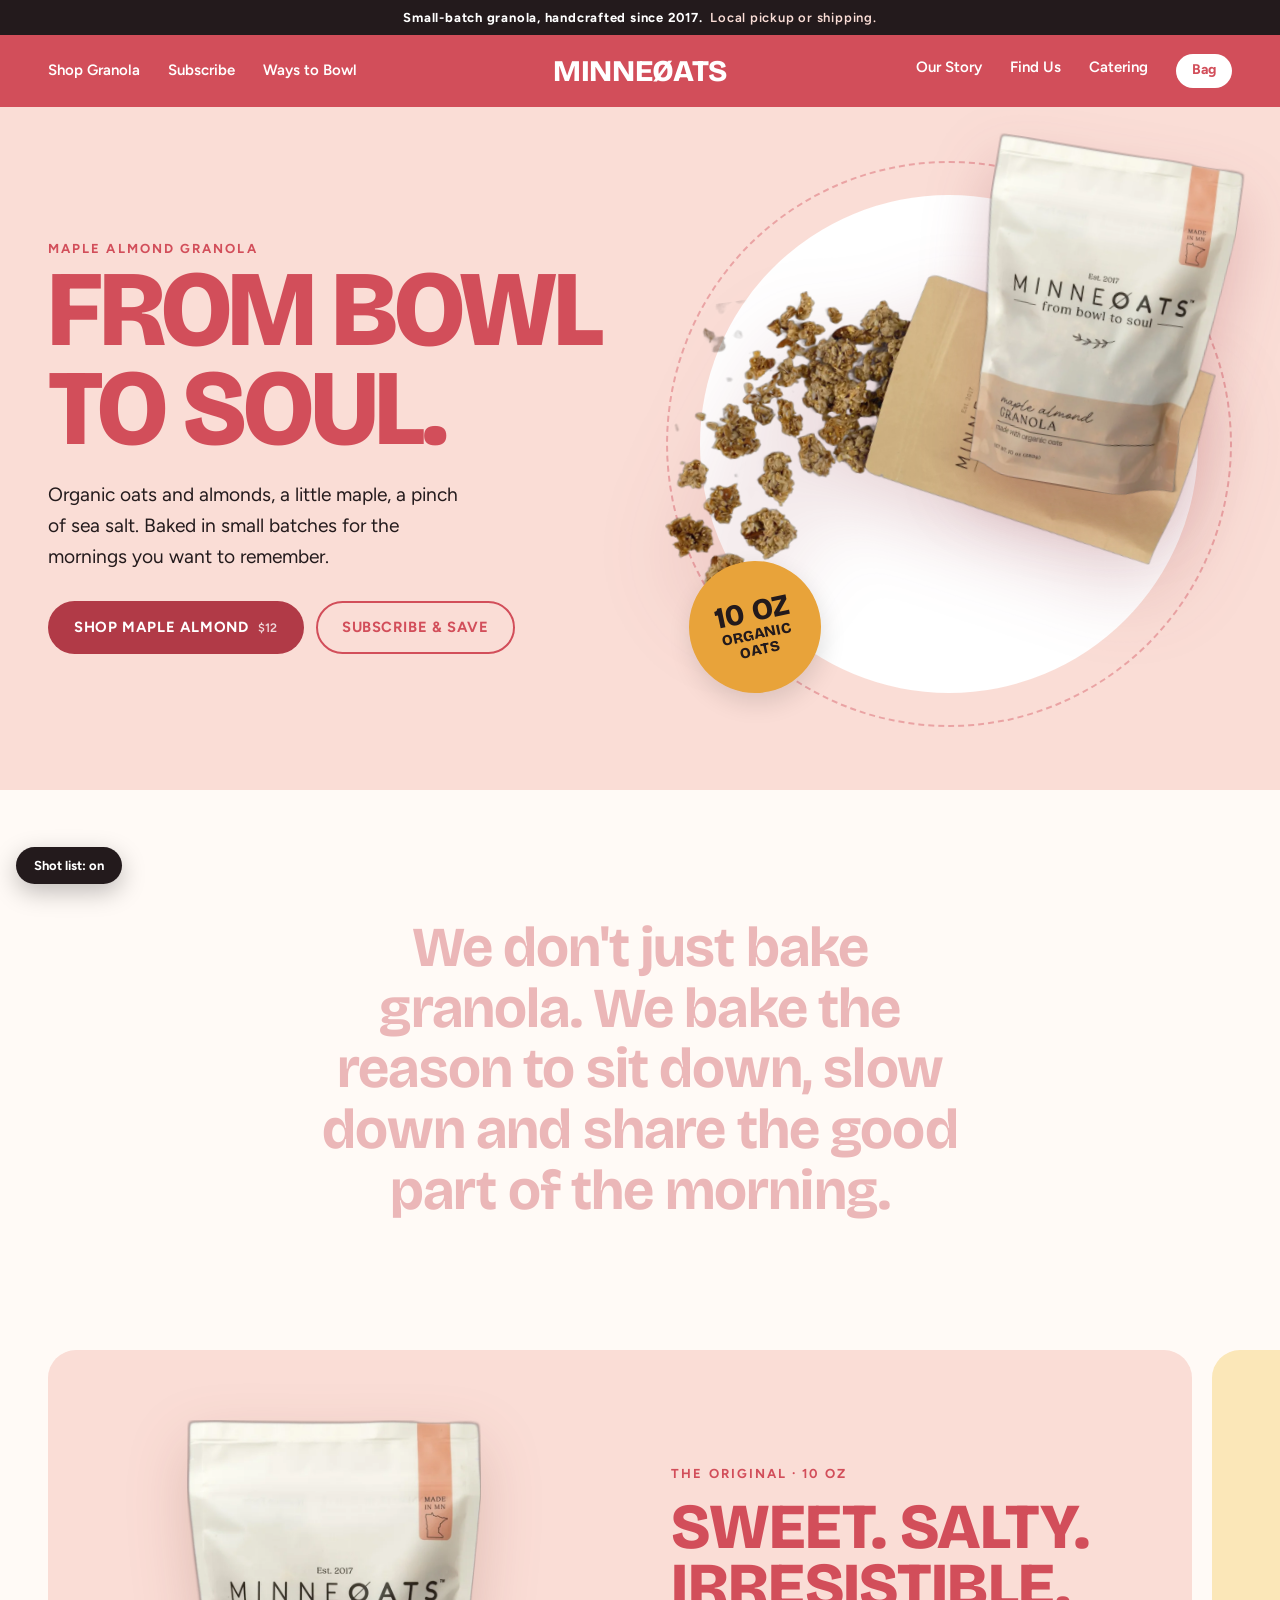
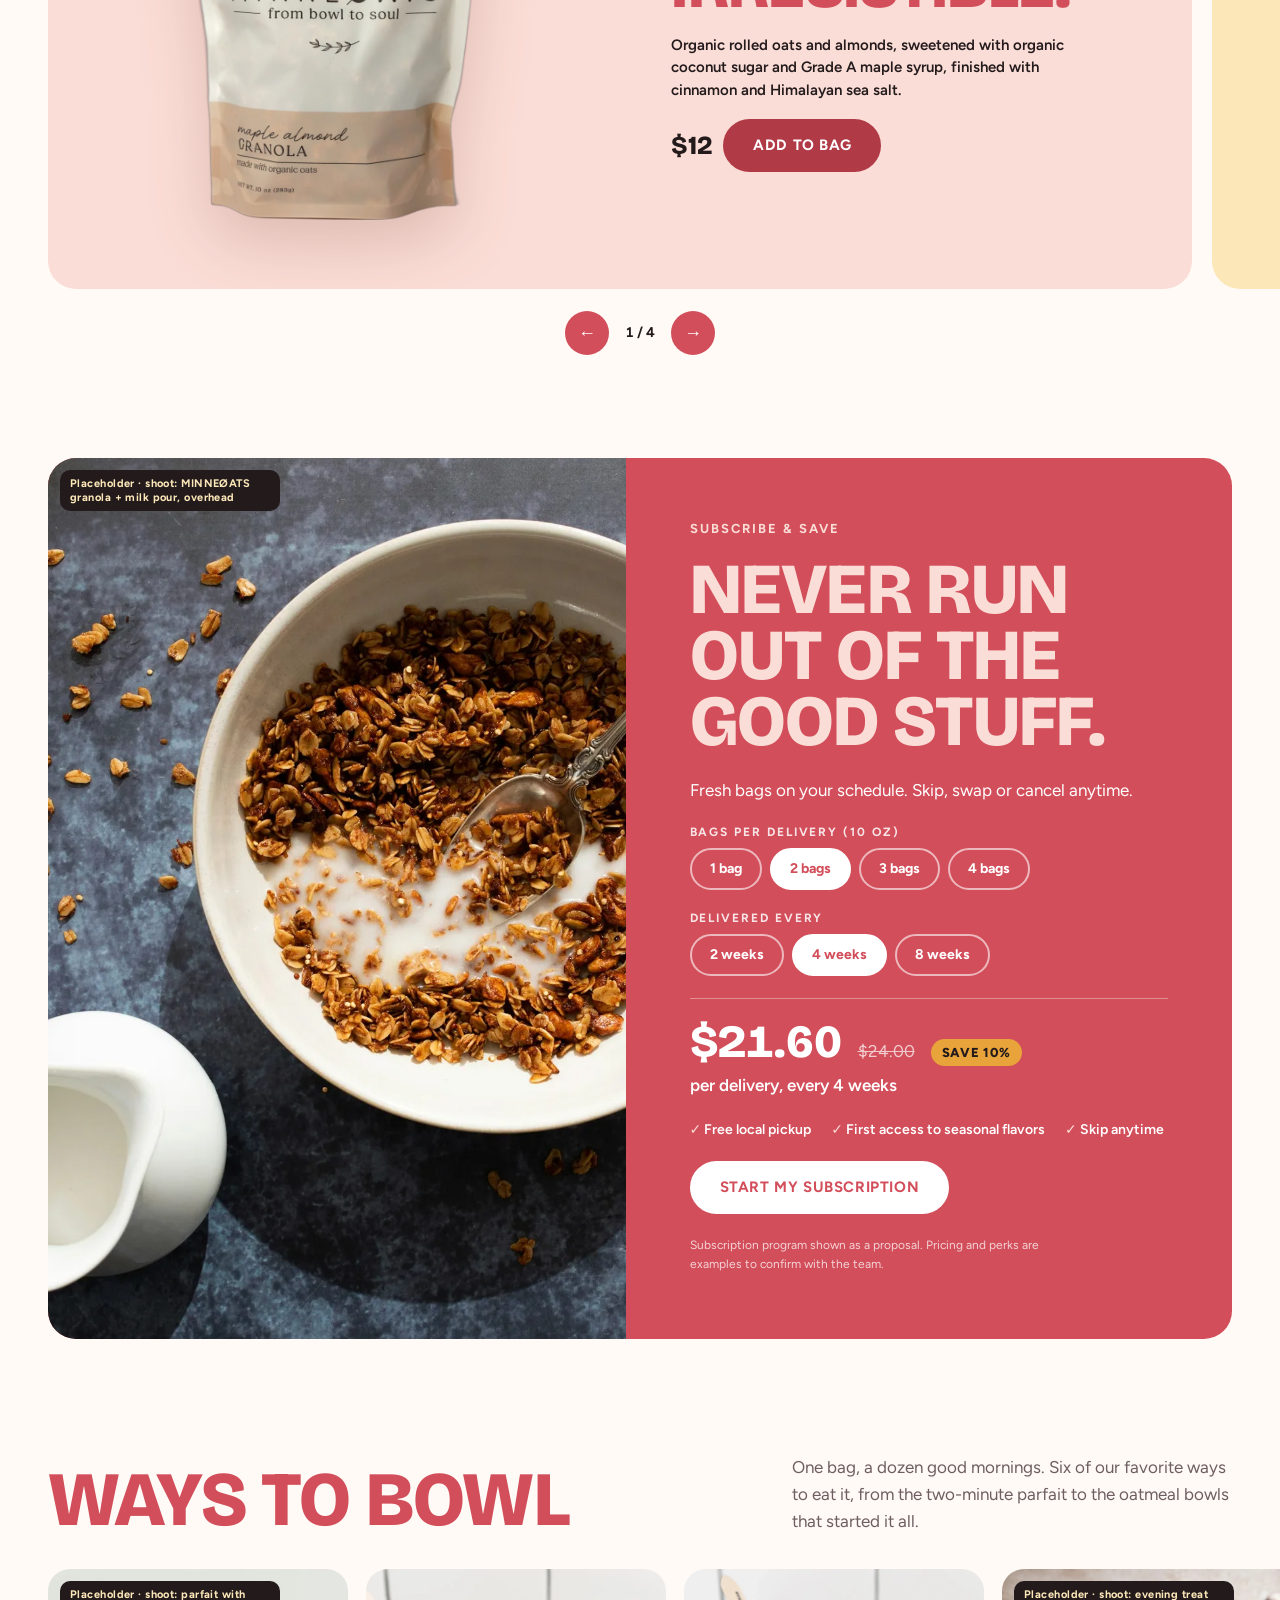
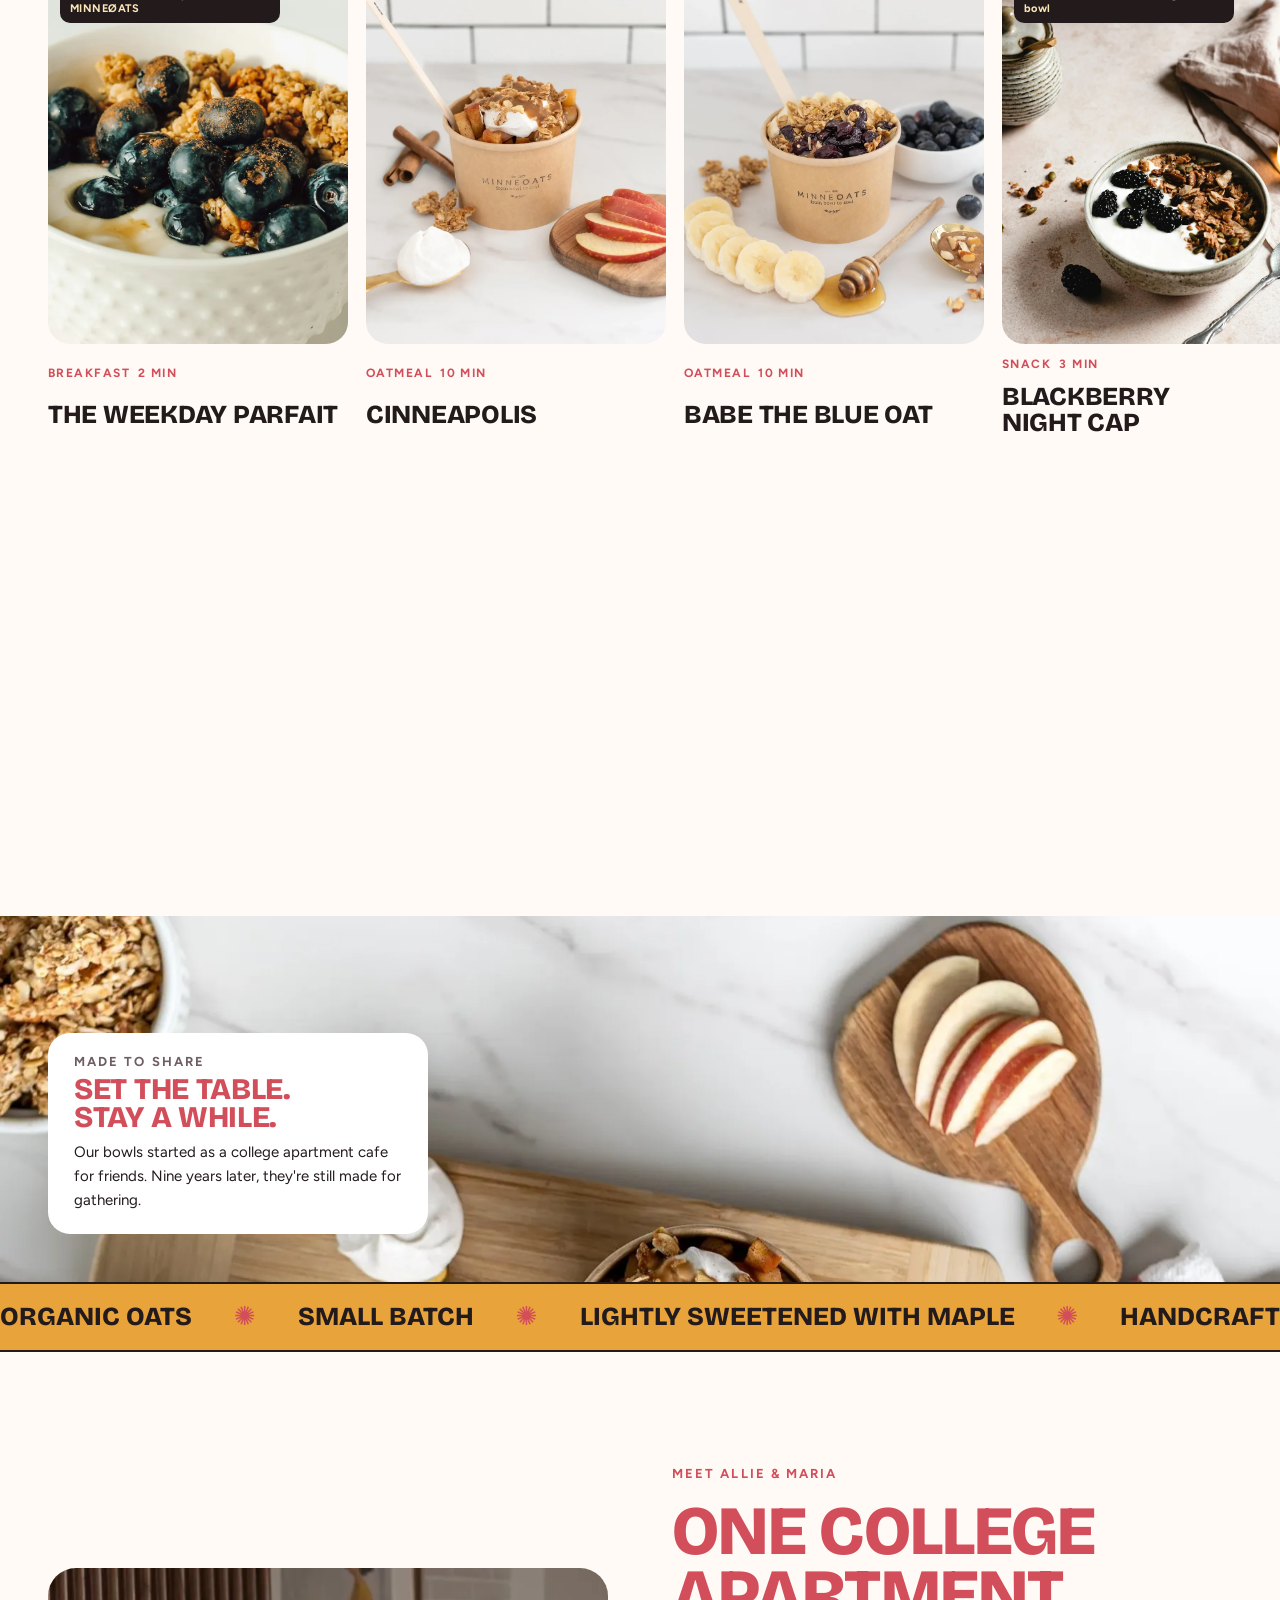
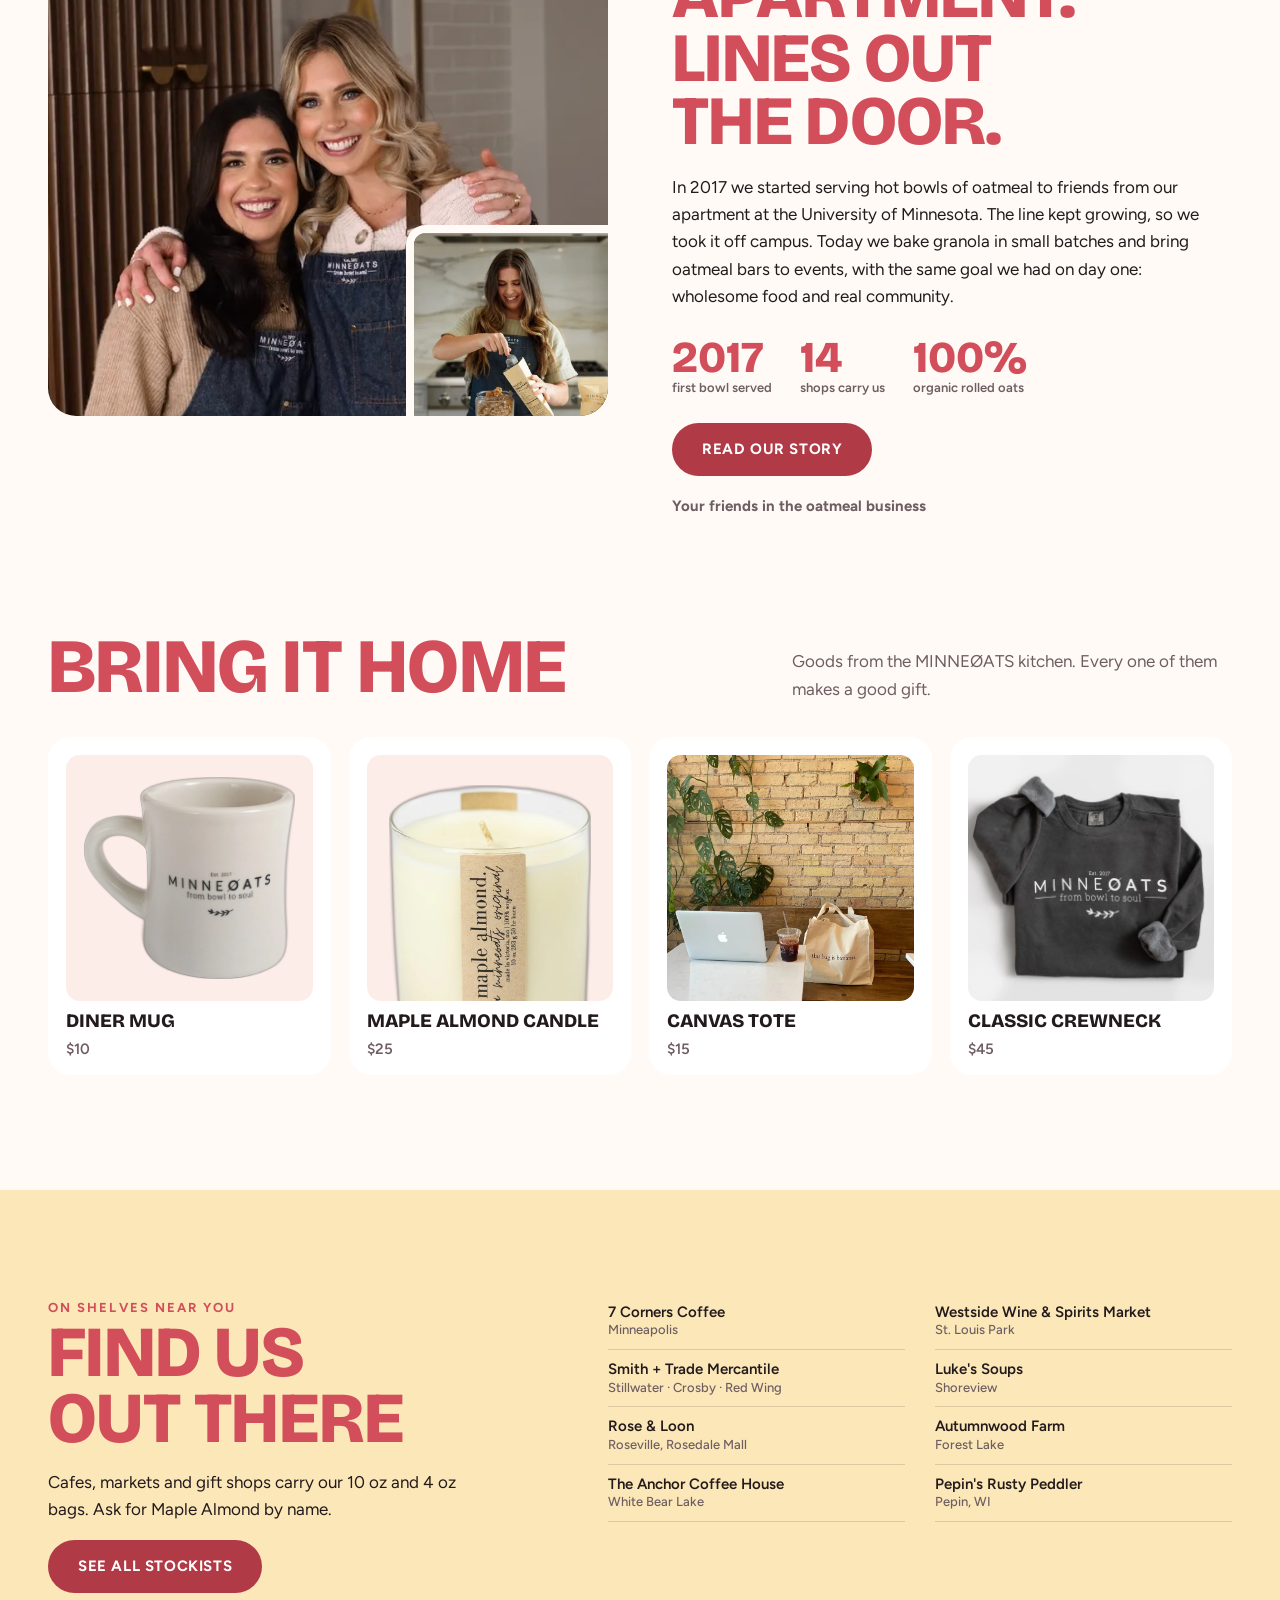
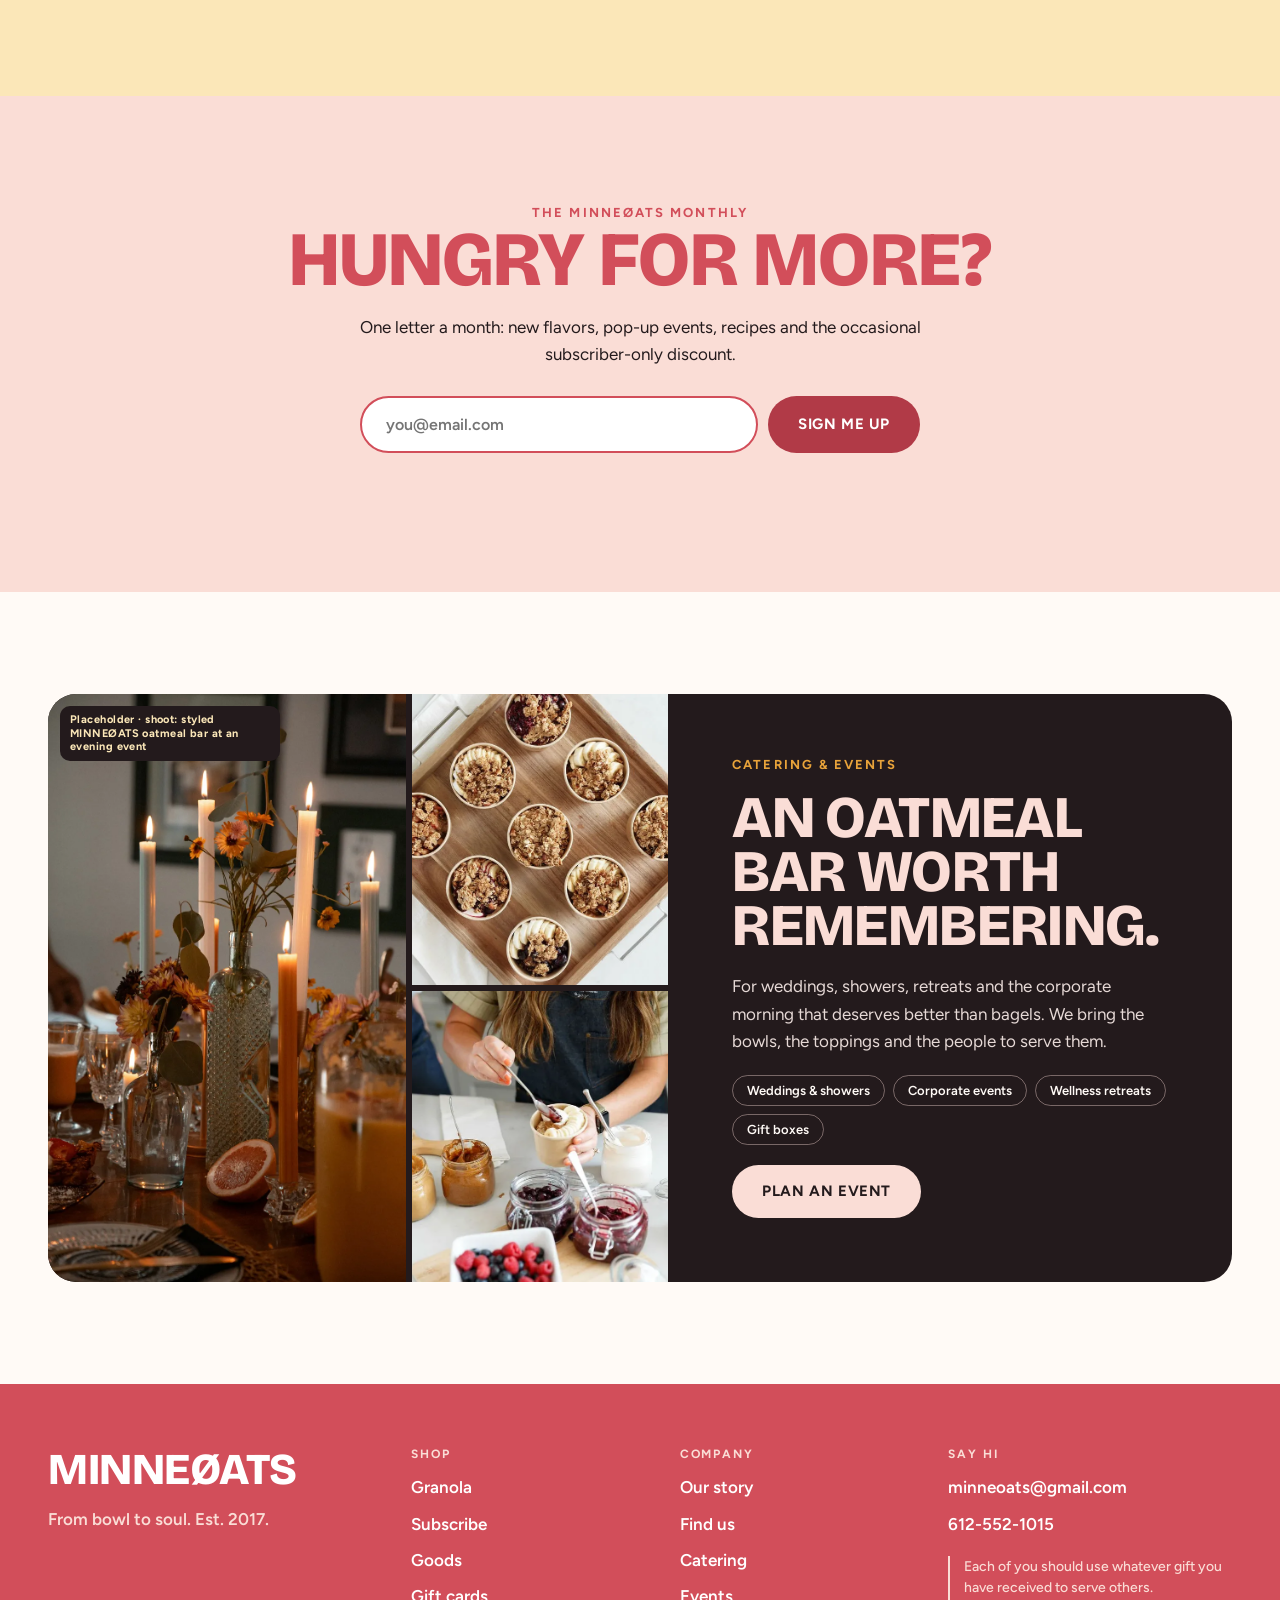
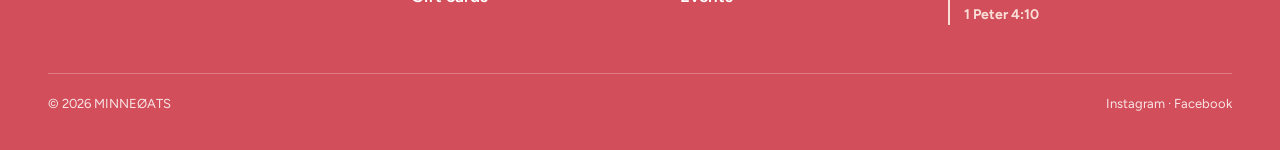
==== index.html @ b4d15805 "Add Coral Rose homepage concept Static site: index.html, assets/ and a README with local run steps. " ====
<!doctype html>
<html lang="en">
<head>
<meta charset="utf-8">
<meta name="viewport" content="width=device-width, initial-scale=1, viewport-fit=cover">
<meta name="description" content="MINNEØATS: small-batch maple almond granola, from bowl to soul.">
<title>MINNEØATS Coral Rose</title>
<link rel="preconnect" href="https://fonts.googleapis.com">
<link rel="stylesheet" href="https://fonts.googleapis.com/css2?family=Bricolage+Grotesque:opsz,wght@12..96,500;12..96,700;12..96,800&family=Figtree:wght@400;500;600;700&display=swap">
<style>
/* Palette: coral-rose primary on blush + oat, maple accent. Layout: Tillamook-style color-blocked retail homepage — big caps, rounded color cards, pill buttons, carousels. Committed single (light) look on purpose. */
:root{
  --berry:#D24E5A; --berry-deep:#B13A47; --blush:#FADDD6; --blush-2:#FDEDE8; --oat:#FFFAF6; --ink:#231A1C; --maple:#E8A33A; --butter:#FBE7B8; --muted:#6E5E61; --white:#FFFFFF;
  --f-display:"Bricolage Grotesque",ui-sans-serif,system-ui,sans-serif;
  --f-body:"Figtree",ui-sans-serif,system-ui,sans-serif;
  --gut:clamp(16px,4vw,48px); --max:1320px; --r:28px;
  color-scheme:light;
}
*{box-sizing:border-box}
html{scroll-behavior:smooth}
body{background:var(--oat);color:var(--ink);font:17px/1.6 var(--f-body);margin:0;overflow-x:hidden}
img{display:block;max-width:100%}
a{color:inherit}
:focus-visible{outline:3px solid var(--maple);outline-offset:3px}
.in{max-width:var(--max);margin:0 auto;padding-inline:var(--gut)}
h1,h2,h3{font-family:var(--f-display);font-weight:800;text-transform:uppercase;line-height:.92;letter-spacing:-.01em;margin:0;text-wrap:balance}
.eyebrow{font:700 13px/1 var(--f-body);letter-spacing:.16em;text-transform:uppercase}
.pill{display:inline-flex;align-items:center;gap:10px;font:700 15px/1 var(--f-body);letter-spacing:.04em;text-transform:uppercase;text-decoration:none;padding:17px 28px;border-radius:999px;border:2px solid transparent;cursor:pointer;transition:transform .2s ease,background .2s,color .2s}
.pill:hover{transform:translateY(-2px)}
.pill.solid{background:var(--berry-deep);color:var(--white)}
.pill.solid:hover{background:#962D3A}
.pill.line{border-color:currentColor;background:transparent}
.pill.white{background:var(--white);color:var(--berry)}
.pill small{font-weight:600;opacity:.8;text-transform:none;letter-spacing:0}

/* wordmark */
.wm{display:inline-flex;align-items:baseline;white-space:nowrap;line-height:1;font:800 1em/1 var(--f-display);letter-spacing:-.01em;text-decoration:none}
.wm svg{height:.74em;width:auto;margin:0 .01em;transform:translateY(.02em);overflow:visible}

/* announcement + header */
.ann{background:var(--ink);color:var(--blush);font:600 13px/1 var(--f-body);letter-spacing:.06em;text-align:center;padding:11px var(--gut)}
.ann b{color:var(--white)}
header.site{position:sticky;top:env(safe-area-inset-top,0px);z-index:50;background:var(--berry);color:var(--white);transition:transform .35s ease}
header.site.hide{transform:translateY(-110%)}
.hbar{display:grid;grid-template-columns:1fr auto 1fr;align-items:center;height:72px;gap:16px}
.hbar nav{display:flex;gap:28px;font:600 15px/1 var(--f-body)}
.hbar nav a{text-decoration:none;padding:6px 0;border-bottom:2px solid transparent}
.hbar nav a:hover{border-color:var(--blush)}
.hbar .right{justify-content:flex-end}
.hbar .logo{font-size:30px;color:var(--white)}
.hbar nav a.bag,.bag{display:inline-flex;align-items:center;gap:8px;background:var(--white);color:var(--berry);border-radius:999px;padding:9px 16px;font:700 14px/1 var(--f-body);text-decoration:none}
.menu-btn{display:none;background:none;border:0;color:var(--white);font:700 14px/1 var(--f-body);letter-spacing:.1em;cursor:pointer}

/* hero */
.hero{background:var(--blush);overflow:hidden;position:relative}
.hero .in{display:grid;grid-template-columns:1.05fr 1fr;align-items:center;gap:24px;padding-block:clamp(28px,6vh,84px) clamp(36px,7vh,96px)}
.hero h1{font-size:clamp(44px,min(8.4vw,13.5vh),140px);color:var(--berry);letter-spacing:-.03em}
.hero h1 span{display:block;white-space:nowrap}
.hero p.sub{font-size:clamp(17px,1.5vw,20px);max-width:36ch;margin:clamp(14px,2.4vh,22px) 0 clamp(18px,3.2vh,30px);color:var(--ink)}
.hero .ctas{display:flex;flex-wrap:wrap;gap:12px}
.hero .ctas .pill{padding:clamp(13px,2vh,17px) clamp(18px,1.9vw,28px);font-size:clamp(13px,1.15vw,15px)}
.hero-art{position:relative;aspect-ratio:1/1;max-width:min(640px,74vh);width:100%;justify-self:center}
.hero-art .sun{position:absolute;inset:6%;border-radius:50%;background:var(--white)}
.hero-art .ring{position:absolute;inset:0;border-radius:50%;border:2px dashed rgba(210,78,90,.4);animation:spin 60s linear infinite}
.hero-art .spill{position:absolute;width:112%;left:-2%;top:20%;transform:rotate(-8deg);filter:drop-shadow(0 30px 40px rgba(140,45,60,.22))}
.hero-art .pouch{position:absolute;width:44%;right:2%;top:-2%;transform:rotate(9deg);filter:drop-shadow(0 30px 30px rgba(140,45,60,.25));animation:float 6s ease-in-out infinite}
.sticker{position:absolute;left:4%;bottom:6%;width:132px;height:132px;border-radius:50%;background:var(--maple);color:var(--ink);display:grid;place-items:center;text-align:center;font:800 15px/1.05 var(--f-display);text-transform:uppercase;transform:rotate(-12deg);box-shadow:0 10px 24px rgba(0,0,0,.12)}
.sticker em{font-style:normal;display:block;font-size:30px}
@keyframes float{50%{transform:rotate(6deg) translateY(-14px)}}
@keyframes spin{to{transform:rotate(360deg)}}

/* statement with scroll-filled words */
.statement{padding-block:clamp(72px,10vw,140px)}
.statement p{font:700 clamp(30px,4.4vw,62px)/1.08 var(--f-display);letter-spacing:-.015em;margin:0 auto;max-width:20ch;text-align:center;text-wrap:balance}
.statement .w{color:var(--berry);transition:color .4s}
.js .statement .w{color:#EBB7B8}
.js .statement .w.on{color:var(--berry)}

/* product carousel */
.carousel{padding-bottom:clamp(64px,8vw,110px)}
.c-track{display:flex;gap:20px;overflow-x:auto;scroll-snap-type:x mandatory;scrollbar-width:none;padding-inline:var(--gut);scroll-padding-inline:var(--gut)}
.c-track::-webkit-scrollbar{display:none}
.slide{flex:0 0 min(1220px,calc(100vw - 2*var(--gut) - 40px));scroll-snap-align:start;border-radius:var(--r);display:grid;grid-template-columns:1fr 1fr;align-items:center;min-height:520px;overflow:hidden;position:relative}
.slide .art{position:relative;height:100%;min-height:360px;display:grid;place-items:center;padding:36px}
.slide .art img.prod{max-height:400px;width:auto;filter:drop-shadow(0 24px 30px rgba(110,50,35,.2));transition:transform .6s cubic-bezier(.2,.8,.2,1)}
.slide:hover .art img.prod{transform:rotate(-3deg) scale(1.03)}
.slide .copy{padding:40px clamp(24px,4vw,64px);display:grid;gap:18px;justify-items:start;min-width:0}
.slide h2{font-size:clamp(40px,5vw,72px)}
.slide .meta{font:600 15px/1.5 var(--f-body);max-width:40ch;margin:0}
.slide .price{font:800 26px/1 var(--f-display)}
.slide .row{display:flex;flex-wrap:wrap;gap:10px;align-items:center}
.c-ctrl{display:flex;align-items:center;justify-content:center;gap:16px;margin-top:22px;font:700 14px/1 var(--f-body);font-variant-numeric:tabular-nums}
.c-ctrl button{width:44px;height:44px;border-radius:50%;border:0;background:var(--berry);color:var(--white);font-size:18px;cursor:pointer}
.sz{display:inline-flex;border:2px solid var(--ink);border-radius:999px;overflow:hidden}
.sz button{background:transparent;border:0;font:700 13px/1 var(--f-body);padding:12px 16px;cursor:pointer;color:var(--ink)}
.sz button[aria-pressed="true"]{background:var(--ink);color:var(--white)}

/* subscription */
.subs{background:var(--berry);color:var(--white);border-radius:var(--r);overflow:hidden;display:grid;grid-template-columns:1fr 1.05fr}
.subs .pic{position:relative;min-height:420px}
.subs .pic img{position:absolute;inset:0;width:100%;height:100%;object-fit:cover}
.subs .body{padding:clamp(28px,5vw,64px);display:grid;gap:22px;align-content:center;min-width:0}
.subs h2{font-size:clamp(44px,5.6vw,82px);color:var(--blush)}
.subs p{margin:0;max-width:46ch}
.opt{display:grid;gap:10px}
.opt .lab{font:700 12px/1 var(--f-body);letter-spacing:.16em;text-transform:uppercase;opacity:.85}
.chips{display:flex;flex-wrap:wrap;gap:8px}
.chips button{font:700 14px/1 var(--f-body);padding:12px 18px;border-radius:999px;border:2px solid rgba(255,255,255,.6);background:transparent;color:var(--white);cursor:pointer}
.chips button[aria-pressed="true"]{background:var(--white);color:var(--berry);border-color:var(--white)}
.total{display:flex;flex-wrap:wrap;align-items:baseline;gap:6px 16px;border-top:1px solid rgba(255,255,255,.35);padding-top:20px}
.total .big{font:800 46px/1 var(--f-display);font-variant-numeric:tabular-nums}
.total s{opacity:.7}
.total .save{background:var(--maple);color:var(--ink);font:800 13px/1 var(--f-body);padding:7px 11px;border-radius:999px;text-transform:uppercase;letter-spacing:.06em}
.perks{display:flex;flex-wrap:wrap;gap:8px 20px;font:600 14px/1.3 var(--f-body);padding:0;margin:0;list-style:none}
.perks li::before{content:"✓ ";color:var(--blush)}
.note{font-size:12px!important;opacity:.75}

/* recipes */
.ways{padding-block:clamp(72px,9vw,120px)}
.sec-head{display:flex;flex-wrap:wrap;justify-content:space-between;align-items:end;gap:16px 40px;margin-bottom:34px}
.sec-head h2{font-size:clamp(44px,6vw,92px);color:var(--berry)}
.sec-head p{margin:0;max-width:40ch;color:var(--muted)}
.r-track{display:flex;gap:18px;overflow-x:auto;scroll-snap-type:x mandatory;padding-inline:var(--gut);scroll-padding-inline:var(--gut);padding-bottom:10px;scrollbar-width:thin}
.recipe{flex:0 0 300px;scroll-snap-align:start;text-decoration:none;display:grid;gap:14px}
.recipe .ph{border-radius:22px;overflow:hidden;aspect-ratio:4/5;position:relative;background:var(--blush)}
.recipe .ph img{width:100%;height:100%;object-fit:cover;transition:transform .7s cubic-bezier(.2,.8,.2,1)}
.recipe:hover .ph img{transform:scale(1.06)}
.recipe .tags{display:flex;gap:8px;font:700 12px/1 var(--f-body);letter-spacing:.12em;text-transform:uppercase;color:var(--berry)}
.recipe h3{font-size:26px;line-height:1}

/* full-bleed */
.bleed{position:relative;height:clamp(420px,62vw,720px);overflow:hidden}
.bleed img{position:absolute;left:0;top:-12%;width:100%;height:124%;object-fit:cover;will-change:transform}
.bleed .cap{position:absolute;left:var(--gut);bottom:var(--gut);background:var(--white);border-radius:22px;padding:22px 26px;max-width:380px;display:grid;gap:8px}
.bleed .cap h3{font-size:30px;color:var(--berry)}
.bleed .cap p{margin:0;font-size:15px}

/* marquee */
.marq{background:var(--maple);color:var(--ink);overflow:hidden;padding-block:20px;border-block:2px solid var(--ink)}
.marq .t{display:flex;gap:42px;width:max-content;animation:mq 40s linear infinite;font:800 26px/1 var(--f-display);text-transform:uppercase;white-space:nowrap}
.marq .t span::after{content:"✺";margin-left:42px;color:var(--berry)}
@keyframes mq{to{transform:translateX(-50%)}}

/* story */
.story{padding-block:clamp(72px,9vw,130px)}
.story .grid{display:grid;grid-template-columns:1fr 1fr;gap:clamp(28px,5vw,72px);align-items:center}
.story .ph{border-radius:var(--r);overflow:hidden;position:relative;aspect-ratio:5/4}
.story .ph img{width:100%;height:100%;object-fit:cover}
.story .ph2{position:absolute;right:-6%;bottom:-10%;width:42%;border-radius:20px;overflow:hidden;border:8px solid var(--oat);aspect-ratio:1}
.story .ph2 img{width:100%;height:100%;object-fit:cover}
.story h2{font-size:clamp(42px,5.4vw,80px);color:var(--berry)}
.story .copy{display:grid;gap:20px;justify-items:start}
.story .copy p{margin:0;max-width:48ch}
.story .sig{font:700 15px/1.4 var(--f-body);color:var(--muted)}
.stats{display:flex;flex-wrap:wrap;gap:28px;margin:6px 0}
.stats div{display:grid}
.stats b{font:800 44px/1 var(--f-display);color:var(--berry)}
.stats span{font:600 13px/1.3 var(--f-body);color:var(--muted)}

/* goods */
.goods{padding-bottom:clamp(72px,9vw,120px)}
.g-grid{display:grid;grid-template-columns:repeat(4,1fr);gap:18px}
.good{background:var(--white);border-radius:22px;padding:18px;display:grid;gap:10px;text-decoration:none;align-content:start}
.good .ph{aspect-ratio:1;border-radius:14px;background:var(--blush-2);display:grid;place-items:center;overflow:hidden}
.good .ph img{max-height:82%;width:auto;transition:transform .5s}
.good:hover .ph img{transform:scale(1.06) rotate(-2deg)}
.good b{font:800 19px/1.1 var(--f-display);text-transform:uppercase}
.good span{font:600 15px/1 var(--f-body);color:var(--muted)}

/* where to buy */
.where{background:var(--butter);padding-block:clamp(64px,8vw,110px)}
.where .grid{display:grid;grid-template-columns:1fr 1.2fr;gap:40px;align-items:start}
.where h2{font-size:clamp(42px,5.6vw,84px);color:var(--berry)}
.where ul{list-style:none;margin:0;padding:0;columns:2;column-gap:30px}
.where li{break-inside:avoid;padding:10px 0;border-bottom:1.5px solid rgba(35,26,28,.15);font:600 15px/1.3 var(--f-body)}
.where li span{display:block;font-weight:500;font-size:13px;color:var(--muted)}

/* newsletter */
.news{background:var(--blush);padding-block:clamp(64px,8vw,110px);text-align:center}
.news h2{font-size:clamp(44px,6vw,96px);color:var(--berry)}
.news p{max-width:52ch;margin:18px auto 28px}
.news form{display:flex;flex-wrap:wrap;gap:10px;justify-content:center;max-width:560px;margin:0 auto}
.news input{flex:1 1 260px;min-width:0;font:600 16px/1 var(--f-body);padding:17px 24px;border-radius:999px;border:2px solid var(--berry);background:var(--white);color:var(--ink)}
.news .msg{min-height:24px;margin-top:12px;font-weight:700;color:var(--berry)}

/* catering */
.cater{padding-block:clamp(64px,8vw,110px)}
.cater .card{background:var(--ink);color:var(--oat);border-radius:var(--r);overflow:hidden;display:grid;grid-template-columns:1.1fr 1fr}
.cater .pics{display:grid;grid-template-columns:1.4fr 1fr;grid-template-rows:1fr 1fr;gap:6px;min-height:460px}
.cater .pics div{position:relative;overflow:hidden}
.cater .pics div:first-child{grid-row:1/3}
.cater .pics img{position:absolute;inset:0;width:100%;height:100%;object-fit:cover}
.cater .body{padding:clamp(28px,5vw,64px);display:grid;gap:20px;align-content:center;justify-items:start;min-width:0}
.cater h2{font-size:clamp(38px,4.6vw,66px);color:var(--blush)}
.cater p{margin:0;max-width:44ch;color:#E6D9D6}
.cater ul{margin:0;padding:0;list-style:none;display:flex;flex-wrap:wrap;gap:8px}
.cater li{border:1.5px solid rgba(250,221,214,.4);border-radius:999px;padding:8px 14px;font:600 13px/1 var(--f-body)}

/* footer */
footer{background:var(--berry);color:var(--white);padding-block:64px 36px}
footer .top{display:grid;grid-template-columns:1.4fr 1fr 1fr 1.2fr;gap:32px}
footer .logo{font-size:44px}
footer h4{font:700 12px/1 var(--f-body);letter-spacing:.16em;text-transform:uppercase;margin:0 0 14px;color:var(--blush)}
footer ul{list-style:none;padding:0;margin:0;display:grid;gap:9px;font-weight:600}
footer a{text-decoration:none}
footer .verse{font:500 14px/1.5 var(--f-body);color:var(--blush);border-left:2px solid var(--blush);padding-left:14px;margin:0}
footer .verse cite{display:block;font-style:normal;font-weight:700;margin-top:6px}
footer .base{display:flex;flex-wrap:wrap;justify-content:space-between;gap:12px;margin-top:48px;padding-top:20px;border-top:1px solid rgba(255,255,255,.3);font-size:13px;opacity:.85}

/* placeholder flags */
.ph-flag{position:absolute;top:12px;left:12px;z-index:3;background:var(--ink);color:var(--butter);font:700 11px/1.25 var(--f-body);letter-spacing:.04em;padding:7px 10px;border-radius:10px;max-width:220px;pointer-events:none}
body.clean .ph-flag{display:none}
.review{position:fixed;left:16px;bottom:calc(16px + env(safe-area-inset-bottom,0px));z-index:60;background:var(--ink);color:var(--white);border:0;border-radius:999px;padding:12px 18px;font:700 13px/1 var(--f-body);cursor:pointer;box-shadow:0 8px 24px rgba(0,0,0,.25)}
.toast{position:fixed;right:16px;bottom:calc(16px + env(safe-area-inset-bottom,0px));z-index:60;background:var(--white);color:var(--ink);border-radius:16px;padding:14px 18px;max-width:320px;font:600 14px/1.4 var(--f-body);box-shadow:0 12px 30px rgba(0,0,0,.18);transform:translateY(calc(100% + 40px));visibility:hidden;transition:transform .35s,visibility .35s}
.toast.show{transform:none;visibility:visible}

/* reveal */
.js .rv{opacity:0;transform:translateY(28px);transition:opacity .8s ease,transform .8s cubic-bezier(.2,.8,.2,1)}
.js .rv.on{opacity:1;transform:none}

@media (max-width:980px){
  .hbar nav.left a:not(:first-child),.hbar nav.right a:not(.bag){display:none}
  .hero .in,.slide,.subs,.story .grid,.where .grid,.cater .card{grid-template-columns:1fr}
  .hero-art{max-width:520px}
  .slide .art{min-height:300px}
  .slide .art img.prod{max-height:300px}
  .g-grid{grid-template-columns:1fr 1fr}
  footer .top{grid-template-columns:1fr 1fr}
  .story .ph2{right:4%}
}
@media (max-width:560px){
  .hbar{grid-template-columns:auto 1fr auto;height:62px}
  .hbar .logo{font-size:24px;justify-self:center}
  .where ul{columns:1}
  .sticker{width:104px;height:104px;font-size:12px}.sticker em{font-size:24px}
  .cater .pics{min-height:340px}
  footer .top{grid-template-columns:1fr}
  .recipe{flex-basis:250px}
}
@media (prefers-reduced-motion:reduce){*{animation:none!important;transition:none!important}.js .rv{opacity:1;transform:none}}
</style>
</head>
<body>
<div class="ann"><b>Small-batch granola, handcrafted since 2017.</b> &nbsp;Local pickup or shipping.</div>
<header class="site" id="hdr">
  <div class="in hbar">
    <nav class="left" aria-label="Shop"><a href="#shop">Shop Granola</a><a href="#subscribe">Subscribe</a><a href="#ways">Ways to Bowl</a></nav>
    <a class="wm logo" href="#top" aria-label="MINNEØATS home">MINNEØATS</a>
    <nav class="right" aria-label="Brand"><a href="#story">Our Story</a><a href="#where">Find Us</a><a href="#catering">Catering</a><a class="bag" href="https://minneoats.myshopify.com/cart" target="_blank" rel="noopener">Bag</a></nav>
  </div>
</header>

<main id="top">
  <section class="hero">
    <div class="in">
      <div>
        <span class="eyebrow" style="color:var(--berry)">Maple Almond Granola</span>
        <h1><span>From bowl</span><span>to soul.</span></h1>
        <p class="sub">Organic oats and almonds, a little maple, a pinch of sea salt. Baked in small batches for the mornings you want to remember.</p>
        <div class="ctas">
          <a class="pill solid" href="https://minneoats.myshopify.com/cart/37209935184037:1" target="_blank" rel="noopener">Shop Maple Almond <small>$12</small></a>
          <a class="pill line" href="#subscribe" style="color:var(--berry)">Subscribe &amp; save</a>
        </div>
      </div>
      <div class="hero-art" aria-hidden="true">
        <div class="sun"></div><div class="ring"></div>
        <img class="spill" data-par="-0.06" src="assets/cut-spill.webp" alt="">
        <img class="pouch" src="assets/cut-10oz.webp" alt="">
        <div class="sticker"><span><em>10 oz</em>organic<br>oats</span></div>
      </div>
    </div>
  </section>

  <section class="statement in">
    <p id="stmt">We don't just bake granola. We bake the reason to sit down, slow down and share the good part of the morning.</p>
  </section>

  <section class="carousel" id="shop" aria-roledescription="carousel" aria-label="Shop the lineup">
    <div class="c-track" id="ctrack">
      <article class="slide" style="background:var(--blush)" aria-label="1 of 4">
        <div class="art"><img class="prod" src="assets/cut-10oz.webp" alt="MINNEØATS Maple Almond Granola, 10 oz pouch"></div>
        <div class="copy">
          <span class="eyebrow" style="color:var(--berry)">The original · 10 oz</span>
          <h2 style="color:var(--berry)">Sweet. Salty. Irresistible.</h2>
          <p class="meta">Organic rolled oats and almonds, sweetened with organic coconut sugar and Grade A maple syrup, finished with cinnamon and Himalayan sea salt.</p>
          <div class="row"><span class="price">$12</span><a class="pill solid" href="https://minneoats.myshopify.com/cart/37209935184037:1" target="_blank" rel="noopener">Add to bag</a></div>
        </div>
      </article>
      <article class="slide" style="background:var(--butter)" aria-label="2 of 4">
        <div class="art"><img class="prod" src="assets/cut-4oz.webp" alt="MINNEØATS Maple Almond Granola, 4 oz pouch" style="max-height:330px"></div>
        <div class="copy">
          <span class="eyebrow" style="color:var(--berry)">Snack size · 4 oz</span>
          <h2 style="color:var(--berry)">Small bag. Big mood.</h2>
          <p class="meta">The same Maple Almond in a purse-sized pouch. Made for school pickup, the car, the trail and the friend who needs a little treat.</p>
          <div class="row"><span class="price">$5</span><a class="pill solid" href="https://minneoats.myshopify.com/cart/41082699710629:1" target="_blank" rel="noopener">Add to bag</a></div>
        </div>
      </article>
      <article class="slide" style="background:var(--blush-2)" aria-label="3 of 4">
        <div class="art"><img class="prod" src="assets/cut-bulk.webp" alt="MINNEØATS Maple Almond Granola, bulk bag"></div>
        <div class="copy">
          <span class="eyebrow" style="color:var(--berry)">Bulk · 3 or 5 lb</span>
          <h2 style="color:var(--berry)">For the every-single-morning crowd.</h2>
          <p class="meta">If granola disappears in your house, this is your bag. Pick a size:</p>
          <div class="sz" role="group" aria-label="Bulk size">
            <button type="button" aria-pressed="true" data-v="40979324469413" data-p="45">3 lb</button>
            <button type="button" aria-pressed="false" data-v="40979348357285" data-p="70">5 lb</button>
          </div>
          <div class="row"><span class="price" id="bulkPrice">$45</span><a class="pill solid" id="bulkBtn" href="https://minneoats.myshopify.com/cart/40979324469413:1" target="_blank" rel="noopener">Add to bag</a></div>
        </div>
      </article>
      <article class="slide" style="background:var(--blush)" aria-label="4 of 4">
        <div class="art"><img class="prod" src="assets/cut-candle.webp" alt="MINNEØATS Maple Almond soy candle" style="max-height:340px"></div>
        <div class="copy">
          <span class="eyebrow" style="color:var(--berry)">The candle · 10 oz jar</span>
          <h2 style="color:var(--berry)">Smells like our kitchen.</h2>
          <p class="meta">A 100% soy candle that smells like a fresh batch in the oven: cinnamon, maple, butter and vanilla. 50-hour burn.</p>
          <div class="row"><span class="price">$25</span><a class="pill solid" href="https://minneoats.myshopify.com/cart/41082658750629:1" target="_blank" rel="noopener">Add to bag</a></div>
        </div>
      </article>
    </div>
    <div class="c-ctrl"><button type="button" id="prev" aria-label="Previous slide">←</button><span id="count">1 / 4</span><button type="button" id="next" aria-label="Next slide">→</button></div>
  </section>

  <section class="in" id="subscribe">
    <div class="subs rv">
      <div class="pic"><img src="assets/ph-milk.webp" alt="Granola in a bowl with a small pitcher of milk" loading="lazy"><span class="ph-flag">Placeholder · shoot: MINNEØATS granola + milk pour, overhead</span></div>
      <div class="body">
        <span class="eyebrow" style="color:var(--blush)">Subscribe &amp; save</span>
        <h2>Never run out of the good stuff.</h2>
        <p>Fresh bags on your schedule. Skip, swap or cancel anytime.</p>
        <div class="opt"><span class="lab" id="lab-bags">Bags per delivery (10 oz)</span><div class="chips" role="group" aria-labelledby="lab-bags" data-k="bags"><button type="button" aria-pressed="false" data-v="1">1 bag</button><button type="button" aria-pressed="true" data-v="2">2 bags</button><button type="button" aria-pressed="false" data-v="3">3 bags</button><button type="button" aria-pressed="false" data-v="4">4 bags</button></div></div>
        <div class="opt"><span class="lab" id="lab-freq">Delivered every</span><div class="chips" role="group" aria-labelledby="lab-freq" data-k="freq"><button type="button" aria-pressed="false" data-v="2">2 weeks</button><button type="button" aria-pressed="true" data-v="4">4 weeks</button><button type="button" aria-pressed="false" data-v="8">8 weeks</button></div></div>
        <div class="total"><span class="big" id="subTotal">$21.60</span><s id="subWas">$24.00</s><span class="save">Save 10%</span><span id="subFreq" style="flex-basis:100%;font-weight:600">per delivery, every 4 weeks</span></div>
        <ul class="perks"><li>Free local pickup</li><li>First access to seasonal flavors</li><li>Skip anytime</li></ul>
        <div><button class="pill white" type="button" id="subBtn">Start my subscription</button></div>
        <p class="note">Subscription program shown as a proposal. Pricing and perks are examples to confirm with the team.</p>
      </div>
    </div>
  </section>

  <section class="ways" id="ways">
    <div class="in sec-head rv"><h2>Ways to bowl</h2><p>One bag, a dozen good mornings. Six of our favorite ways to eat it, from the two-minute parfait to the oatmeal bowls that started it all.</p></div>
    <div class="r-track">
      <a class="recipe" href="#ways"><div class="ph"><img src="assets/ph-yogurt-bright.webp" alt="Yogurt bowl with blueberries and granola" loading="lazy"><span class="ph-flag">Placeholder · shoot: parfait with MINNEØATS</span></div><div class="tags"><span>Breakfast</span><span>2 min</span></div><h3>The weekday parfait</h3></a>
      <a class="recipe" href="#ways"><div class="ph"><img src="assets/cinne.webp" alt="Cinneapolis oatmeal bowl with apples, yogurt and granola" loading="lazy"></div><div class="tags"><span>Oatmeal</span><span>10 min</span></div><h3>Cinneapolis</h3></a>
      <a class="recipe" href="#ways"><div class="ph"><img src="assets/bbo.webp" alt="Babe the Blue Oat bowl with blueberries, banana and honey" loading="lazy"></div><div class="tags"><span>Oatmeal</span><span>10 min</span></div><h3>Babe the Blue Oat</h3></a>
      <a class="recipe" href="#ways"><div class="ph"><img src="assets/ph-yogurt-dark.webp" alt="Yogurt with blackberries and granola" loading="lazy"><span class="ph-flag">Placeholder · shoot: evening treat bowl</span></div><div class="tags"><span>Snack</span><span>3 min</span></div><h3>Blackberry night cap</h3></a>
      <a class="recipe" href="#ways"><div class="ph"><img src="assets/tbib.webp" alt="Oatmeal with banana, honey and granola" loading="lazy"></div><div class="tags"><span>Oatmeal</span><span>10 min</span></div><h3>Honey banana bowl</h3></a>
      <a class="recipe" href="#ways"><div class="ph"><img src="assets/hcd.webp" alt="Chocolate oatmeal bowl with dates and banana" loading="lazy"></div><div class="tags"><span>Oatmeal</span><span>12 min</span></div><h3>Cocoa date bowl</h3></a>
    </div>
  </section>

  <section class="bleed" aria-label="Lifestyle">
    <img data-par="0.12" src="assets/cinneapolis-spread.webp" alt="Cinneapolis oatmeal on a bamboo board with apples, cinnamon and yogurt">
    <div class="cap rv"><span class="eyebrow" style="color:var(--muted)">Made to share</span><h3>Set the table. Stay a while.</h3><p>Our bowls started as a college apartment cafe for friends. Nine years later, they're still made for gathering.</p></div>
  </section>

  <div class="marq" aria-hidden="true"><div class="t"><span>Organic oats</span><span>Small batch</span><span>Lightly sweetened with maple</span><span>Handcrafted since 2017</span><span>From bowl to soul</span><span>Organic oats</span><span>Small batch</span><span>Lightly sweetened with maple</span><span>Handcrafted since 2017</span><span>From bowl to soul</span></div></div>

  <section class="story in" id="story">
    <div class="grid">
      <div class="ph rv"><img src="assets/founders.webp" alt="Founders Allie and Maria" loading="lazy"><div class="ph2"><img src="assets/a1171.webp" alt="Pouring granola into a bag in the kitchen" loading="lazy"></div></div>
      <div class="copy rv">
        <span class="eyebrow" style="color:var(--berry)">Meet Allie &amp; Maria</span>
        <h2>One college apartment. Lines out the door.</h2>
        <p>In 2017 we started serving hot bowls of oatmeal to friends from our apartment at the University of Minnesota. The line kept growing, so we took it off campus. Today we bake granola in small batches and bring oatmeal bars to events, with the same goal we had on day one: wholesome food and real community.</p>
        <div class="stats"><div><b>2017</b><span>first bowl served</span></div><div><b>14</b><span>shops carry us</span></div><div><b>100%</b><span>organic rolled oats</span></div></div>
        <a class="pill solid" href="#story">Read our story</a>
        <span class="sig">Your friends in the oatmeal business</span>
      </div>
    </div>
  </section>

  <section class="goods in">
    <div class="sec-head rv"><h2>Bring it home</h2><p>Goods from the MINNEØATS kitchen. Every one of them makes a good gift.</p></div>
    <div class="g-grid">
      <a class="good rv" href="https://minneoats.myshopify.com/cart/36948814725285:1" target="_blank" rel="noopener"><div class="ph"><img src="assets/cut-mug.webp" alt="MINNEØATS diner mug" loading="lazy"></div><b>Diner mug</b><span>$10</span></a>
      <a class="good rv" href="https://minneoats.myshopify.com/cart/41082658750629:1" target="_blank" rel="noopener"><div class="ph"><img src="assets/cut-candle.webp" alt="Maple Almond candle" loading="lazy"></div><b>Maple Almond candle</b><span>$25</span></a>
      <a class="good rv" href="https://minneoats.myshopify.com/cart/41729035272357:1" target="_blank" rel="noopener"><div class="ph" style="background:none"><img src="assets/p-tote-life.webp" alt="MINNEØATS canvas tote at a cafe table" loading="lazy" style="max-height:none;width:100%;height:100%;object-fit:cover"></div><b>Canvas tote</b><span>$15</span></a>
      <a class="good rv" href="https://minneoats.myshopify.com/cart/41200743579813:1" target="_blank" rel="noopener"><div class="ph" style="background:none"><img src="assets/p-crew.webp" alt="MINNEØATS classic crewneck" loading="lazy" style="max-height:none;width:100%;height:100%;object-fit:cover"></div><b>Classic crewneck</b><span>$45</span></a>
    </div>
  </section>

  <section class="where" id="where">
    <div class="in grid">
      <div class="rv"><span class="eyebrow" style="color:var(--berry)">On shelves near you</span><h2>Find us out there</h2><p style="max-width:40ch">Cafes, markets and gift shops carry our 10 oz and 4 oz bags. Ask for Maple Almond by name.</p><a class="pill solid" href="#where">See all stockists</a></div>
      <ul class="rv">
        <li>7 Corners Coffee<span>Minneapolis</span></li><li>Smith + Trade Mercantile<span>Stillwater · Crosby · Red Wing</span></li><li>Rose &amp; Loon<span>Roseville, Rosedale Mall</span></li><li>The Anchor Coffee House<span>White Bear Lake</span></li><li>Westside Wine &amp; Spirits Market<span>St. Louis Park</span></li><li>Luke's Soups<span>Shoreview</span></li><li>Autumnwood Farm<span>Forest Lake</span></li><li>Pepin's Rusty Peddler<span>Pepin, WI</span></li>
      </ul>
    </div>
  </section>

  <section class="news">
    <div class="in rv">
      <span class="eyebrow" style="color:var(--berry)">The MINNEØATS Monthly</span>
      <h2>Hungry for more?</h2>
      <p>One letter a month: new flavors, pop-up events, recipes and the occasional subscriber-only discount.</p>
      <form id="newsForm" novalidate><label for="email" class="sr" style="position:absolute;left:-9999px">Email address</label><input id="email" type="email" placeholder="you@email.com" autocomplete="email" required><button class="pill solid" type="submit">Sign me up</button></form>
      <div class="msg" id="newsMsg" role="status"></div>
    </div>
  </section>

  <section class="cater in" id="catering">
    <div class="card rv">
      <div class="pics">
        <div><img src="assets/ph-event-table.webp" alt="Candlelit event table with food and flowers" loading="lazy"><span class="ph-flag">Placeholder · shoot: styled MINNEØATS oatmeal bar at an evening event</span></div>
        <div><img src="assets/a1320.webp" alt="Tray of MINNEØATS oatmeal cups" loading="lazy"></div>
        <div><img src="assets/a0971.webp" alt="Topping bar with jams, nut butters and fruit" loading="lazy"></div>
      </div>
      <div class="body">
        <span class="eyebrow" style="color:var(--maple)">Catering &amp; events</span>
        <h2>An oatmeal bar worth remembering.</h2>
        <p>For weddings, showers, retreats and the corporate morning that deserves better than bagels. We bring the bowls, the toppings and the people to serve them.</p>
        <ul><li>Weddings &amp; showers</li><li>Corporate events</li><li>Wellness retreats</li><li>Gift boxes</li></ul>
        <a class="pill" style="background:var(--blush);color:var(--ink)" href="#catering">Plan an event</a>
      </div>
    </div>
  </section>
</main>

<footer>
  <div class="in">
    <div class="top">
      <div style="display:grid;gap:14px;align-content:start"><span class="wm logo">MINNEØATS</span><span style="font-weight:600;color:var(--blush)">From bowl to soul. Est. 2017.</span></div>
      <div><h4>Shop</h4><ul><li><a href="#shop">Granola</a></li><li><a href="#subscribe">Subscribe</a></li><li><a href="#top">Goods</a></li><li><a href="#top">Gift cards</a></li></ul></div>
      <div><h4>Company</h4><ul><li><a href="#story">Our story</a></li><li><a href="#where">Find us</a></li><li><a href="#catering">Catering</a></li><li><a href="#top">Events</a></li></ul></div>
      <div style="display:grid;gap:18px;align-content:start"><div><h4>Say hi</h4><ul><li>minneoats@gmail.com</li><li>612-552-1015</li></ul></div>
        <p class="verse">Each of you should use whatever gift you have received to serve others.<cite>1 Peter 4:10</cite></p></div>
    </div>
    <div class="base"><span>© 2026 MINNEØATS</span><span>Instagram · Facebook</span></div>
  </div>
</footer>

<button class="review" id="reviewBtn" type="button" aria-pressed="true">Shot list: on</button>
<div class="toast" id="toast" role="status"></div>

<script>
document.documentElement.classList.add('js');
const reduce=matchMedia('(prefers-reduced-motion: reduce)').matches;
// Spoon Ø


// header hide on scroll down
const hdr=document.getElementById('hdr');let lastY=scrollY;
addEventListener('scroll',()=>{const y=scrollY;hdr.classList.toggle('hide',y>lastY&&y>300);lastY=y},{passive:true});

// reveal (visible at rest if anything fails)
const io=new IntersectionObserver(es=>es.forEach(e=>{if(e.isIntersecting){e.target.classList.add('on');io.unobserve(e.target)}}),{rootMargin:'0px 0px -8% 0px'});
document.querySelectorAll('.rv').forEach(el=>io.observe(el));
setTimeout(()=>document.querySelectorAll('.rv').forEach(el=>{if(el.getBoundingClientRect().top<innerHeight)el.classList.add('on')}),60);

// statement: words fill as you scroll
const st=document.getElementById('stmt');
st.innerHTML=st.textContent.split(' ').map(w=>`<span class="w">${w}</span>`).join(' ');
const ws=[...st.querySelectorAll('.w')];
function fill(){const r=st.getBoundingClientRect();const p=Math.min(1,Math.max(0,(innerHeight*.85-r.top)/(r.height+innerHeight*.35)));const n=Math.round(p*ws.length);ws.forEach((w,i)=>w.classList.toggle('on',i<n))}
addEventListener('scroll',fill,{passive:true});fill();

// parallax
const par=[...document.querySelectorAll('[data-par]')];
function px(){if(reduce)return;par.forEach(el=>{const r=el.parentElement.getBoundingClientRect();const c=r.top+r.height/2-innerHeight/2;const base=el.classList.contains('spill')?' rotate(-8deg)':'';el.style.transform=`translateY(${c*parseFloat(el.dataset.par)}px)${base}`})}
addEventListener('scroll',px,{passive:true});px();

// carousel
const tr=document.getElementById('ctrack'),slides=[...tr.children],cnt=document.getElementById('count');
const go=d=>{const w=slides[0].getBoundingClientRect().width+20;tr.scrollBy({left:d*w,behavior:'smooth'})};
document.getElementById('prev').onclick=()=>go(-1);document.getElementById('next').onclick=()=>go(1);
tr.addEventListener('scroll',()=>{const w=slides[0].getBoundingClientRect().width+20;cnt.textContent=`${Math.min(slides.length,Math.round(tr.scrollLeft/w)+1)} / ${slides.length}`},{passive:true});

// bulk size
document.querySelectorAll('.sz button').forEach(b=>b.onclick=()=>{b.parentElement.querySelectorAll('button').forEach(x=>x.setAttribute('aria-pressed',x===b));document.getElementById('bulkPrice').textContent='$'+b.dataset.p;document.getElementById('bulkBtn').href='https://minneoats.myshopify.com/cart/'+b.dataset.v+':1'});

// subscription builder
const sub={bags:2,freq:4};
function calc(){const was=sub.bags*12,now=was*.9;document.getElementById('subTotal').textContent='$'+now.toFixed(2);document.getElementById('subWas').textContent='$'+was.toFixed(2);document.getElementById('subFreq').textContent=`per delivery, every ${sub.freq} weeks`}
document.querySelectorAll('.chips').forEach(g=>g.querySelectorAll('button').forEach(b=>b.onclick=()=>{g.querySelectorAll('button').forEach(x=>x.setAttribute('aria-pressed',x===b));sub[g.dataset.k]=+b.dataset.v;calc()}));
calc();
const toast=document.getElementById('toast');let tt;
function say(m){toast.textContent=m;toast.classList.add('show');clearTimeout(tt);tt=setTimeout(()=>toast.classList.remove('show'),3800)}
document.getElementById('subBtn').onclick=()=>say(`Mockup: this would start a ${sub.bags}-bag subscription every ${sub.freq} weeks through Shopify Subscriptions.`);

// newsletter
document.getElementById('newsForm').addEventListener('submit',e=>{e.preventDefault();const v=document.getElementById('email').value.trim();const m=document.getElementById('newsMsg');m.textContent=/^\S+@\S+\.\S+$/.test(v)?'Mockup: you’d be on the list. Real signup connects to their email tool.':'Enter an email address like name@example.com.'});

// shot-list toggle
const rb=document.getElementById('reviewBtn');
rb.onclick=()=>{const on=document.body.classList.toggle('clean');rb.textContent='Shot list: '+(on?'off':'on');rb.setAttribute('aria-pressed',!on)};
</script>
</body>
</html>
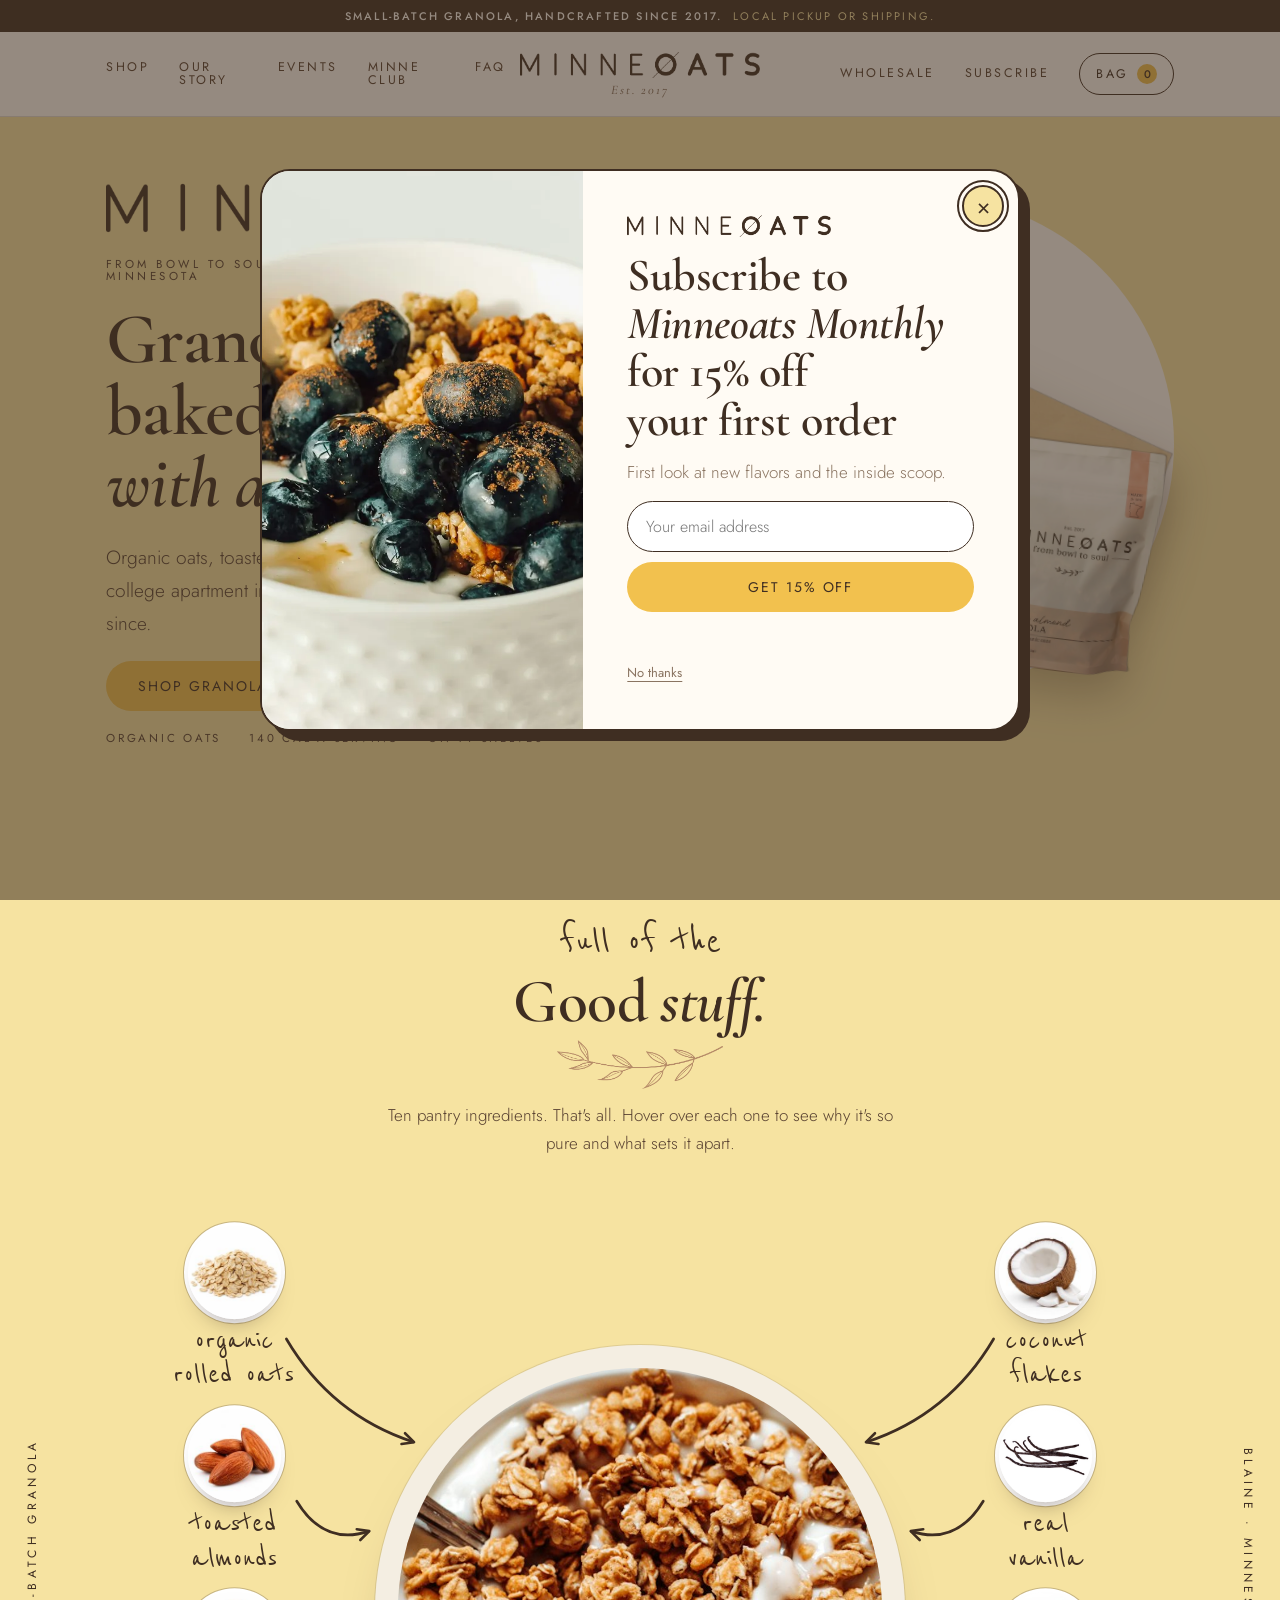
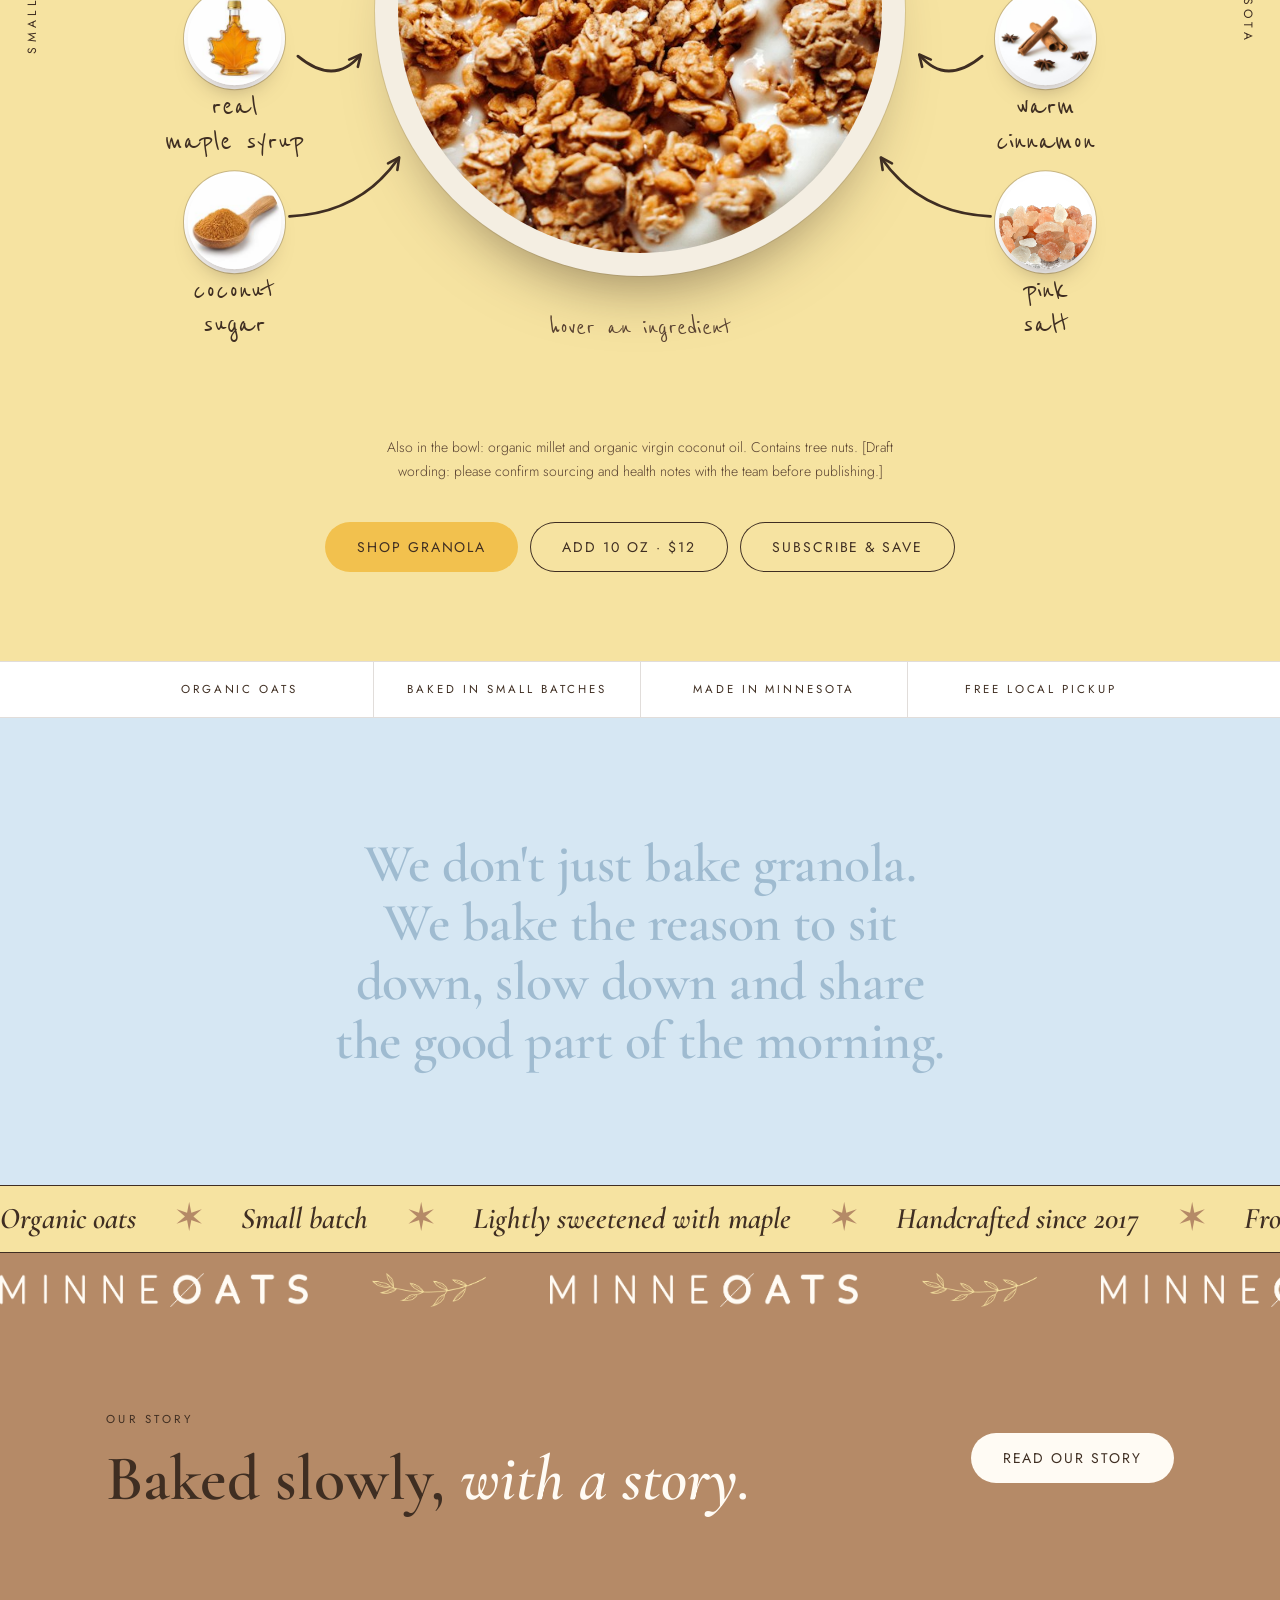
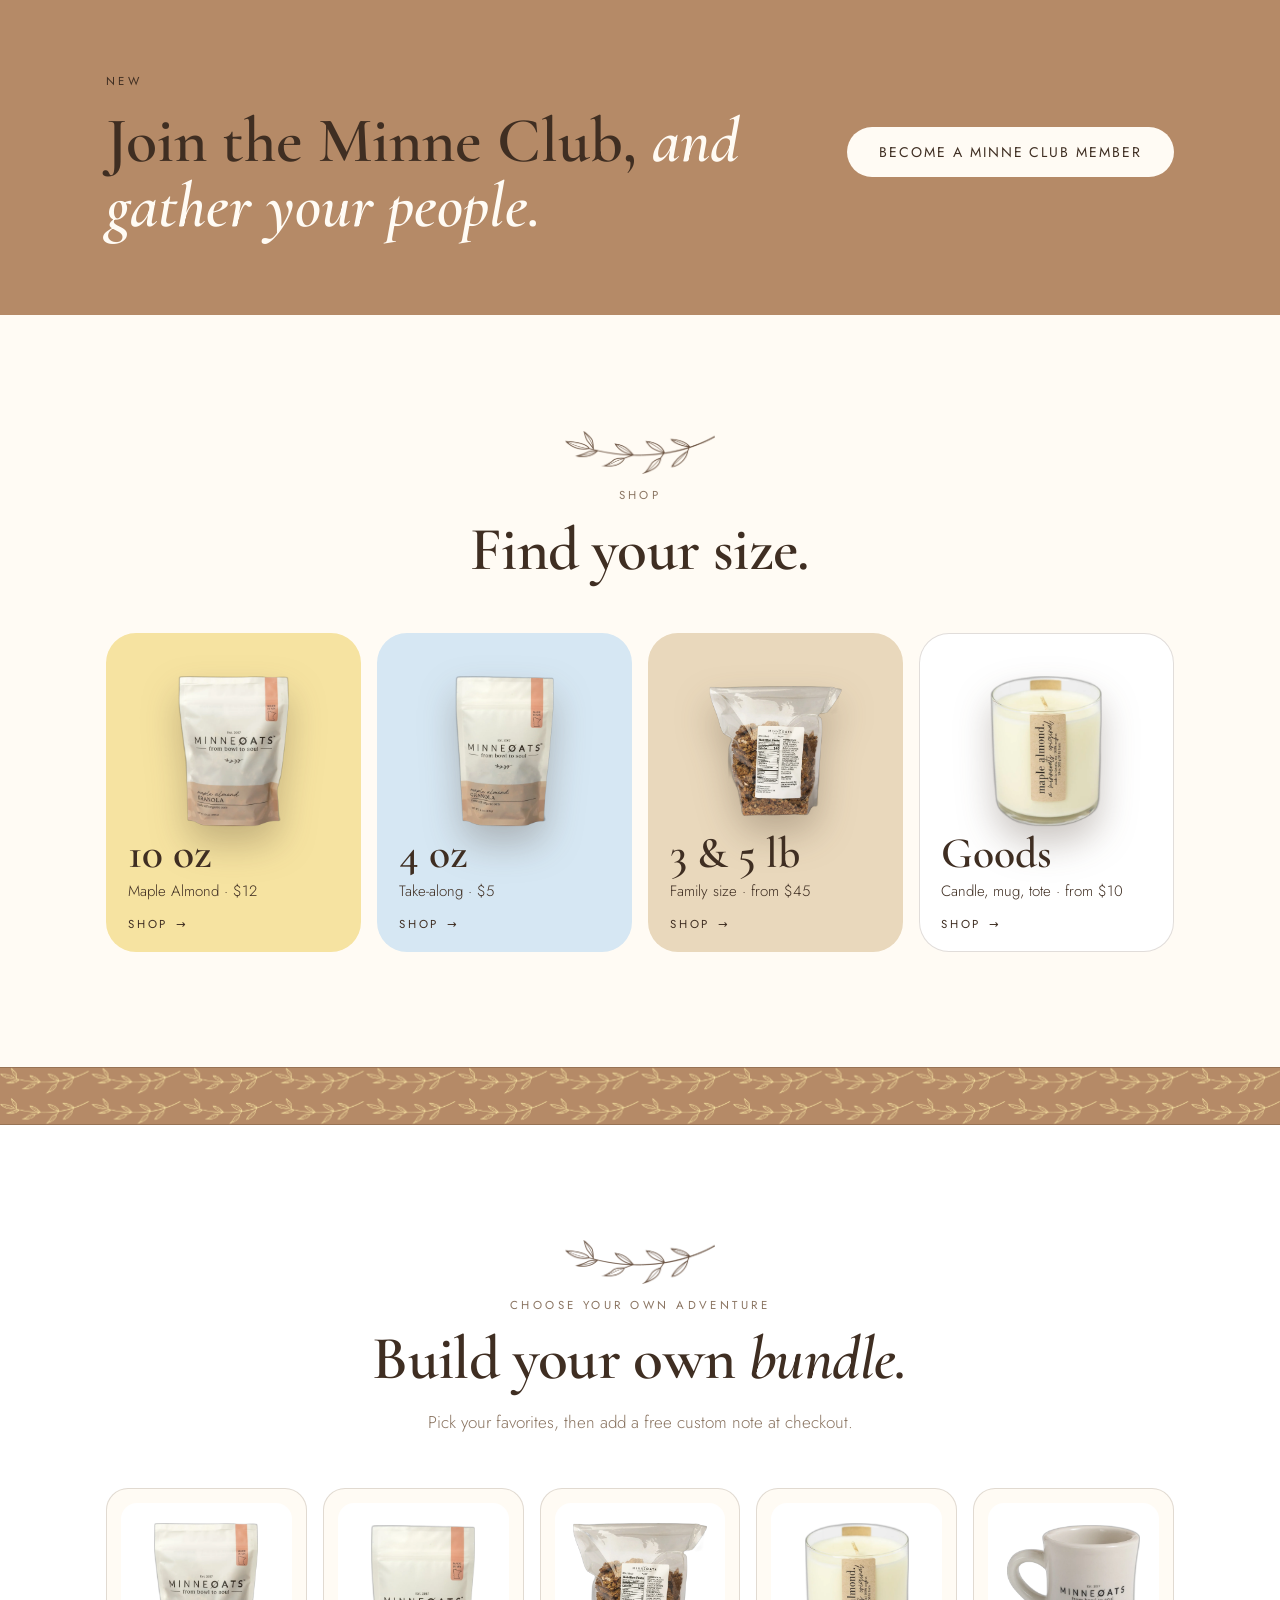
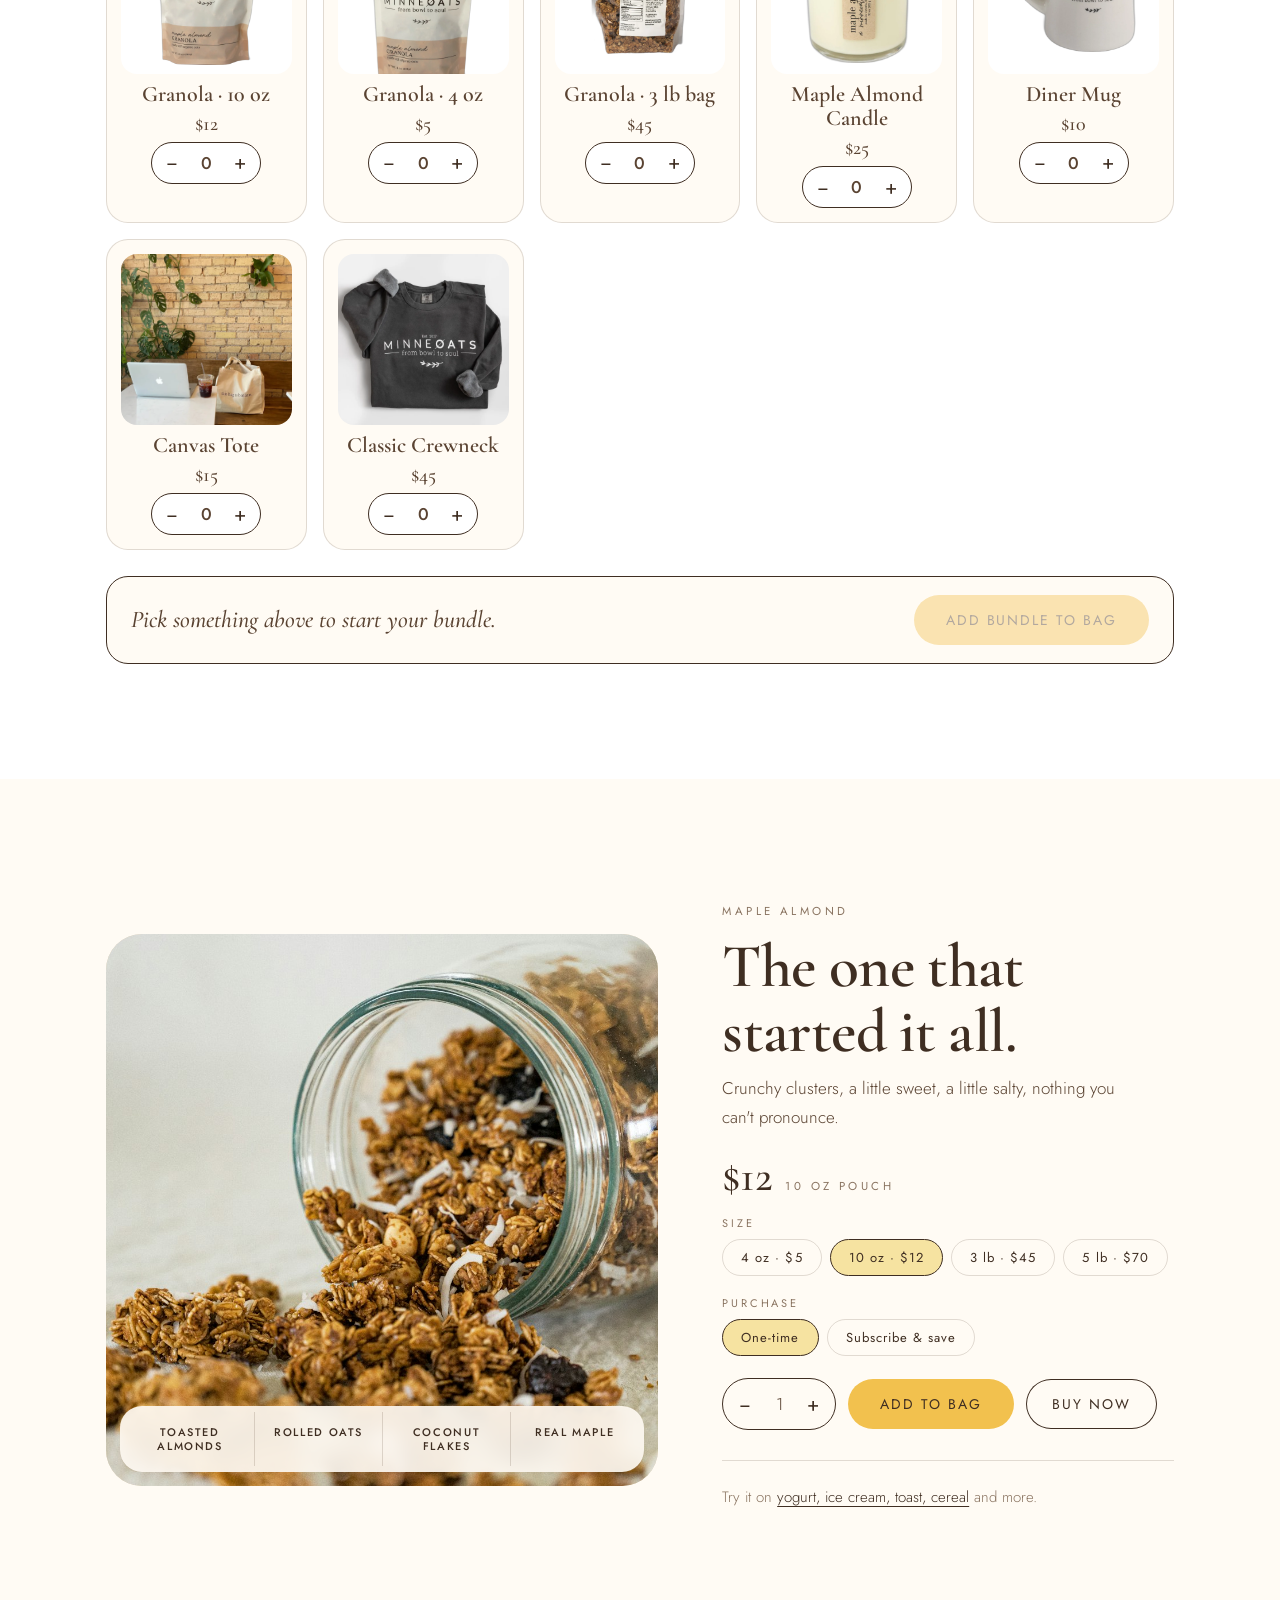
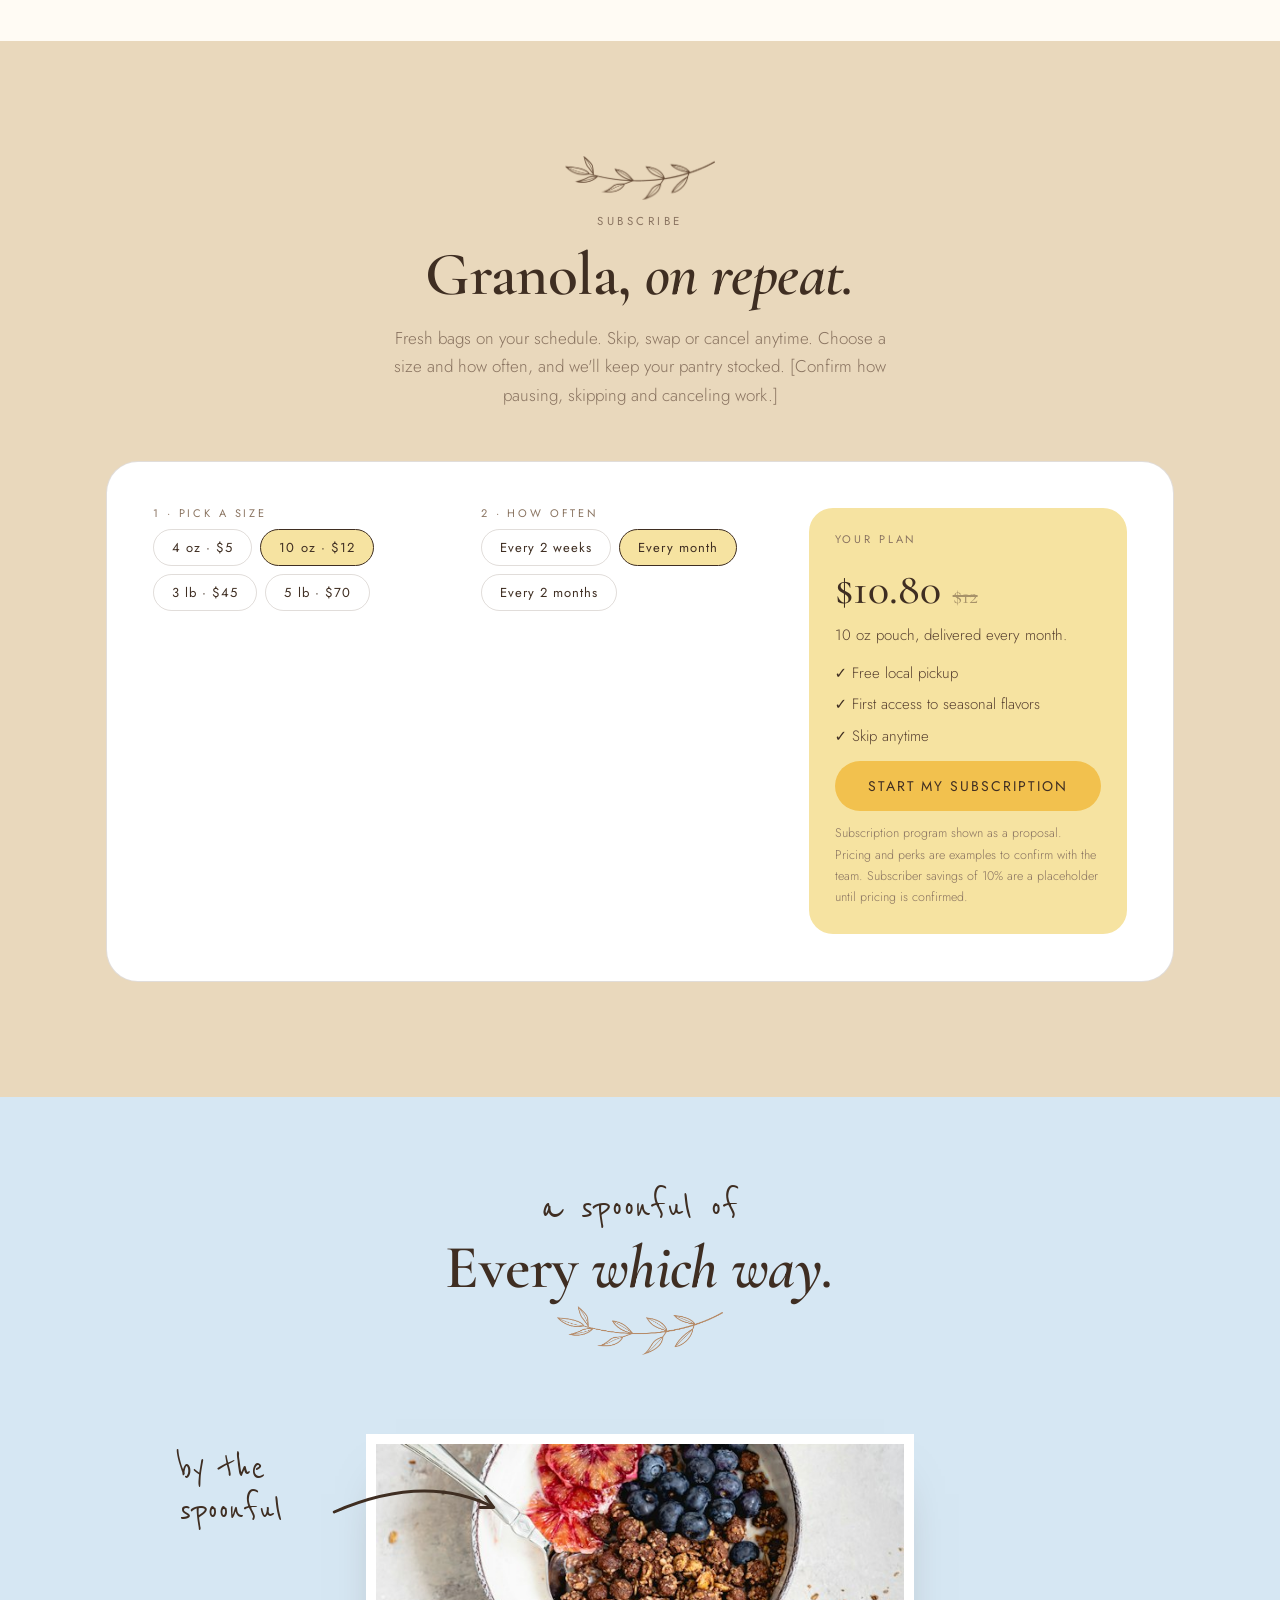
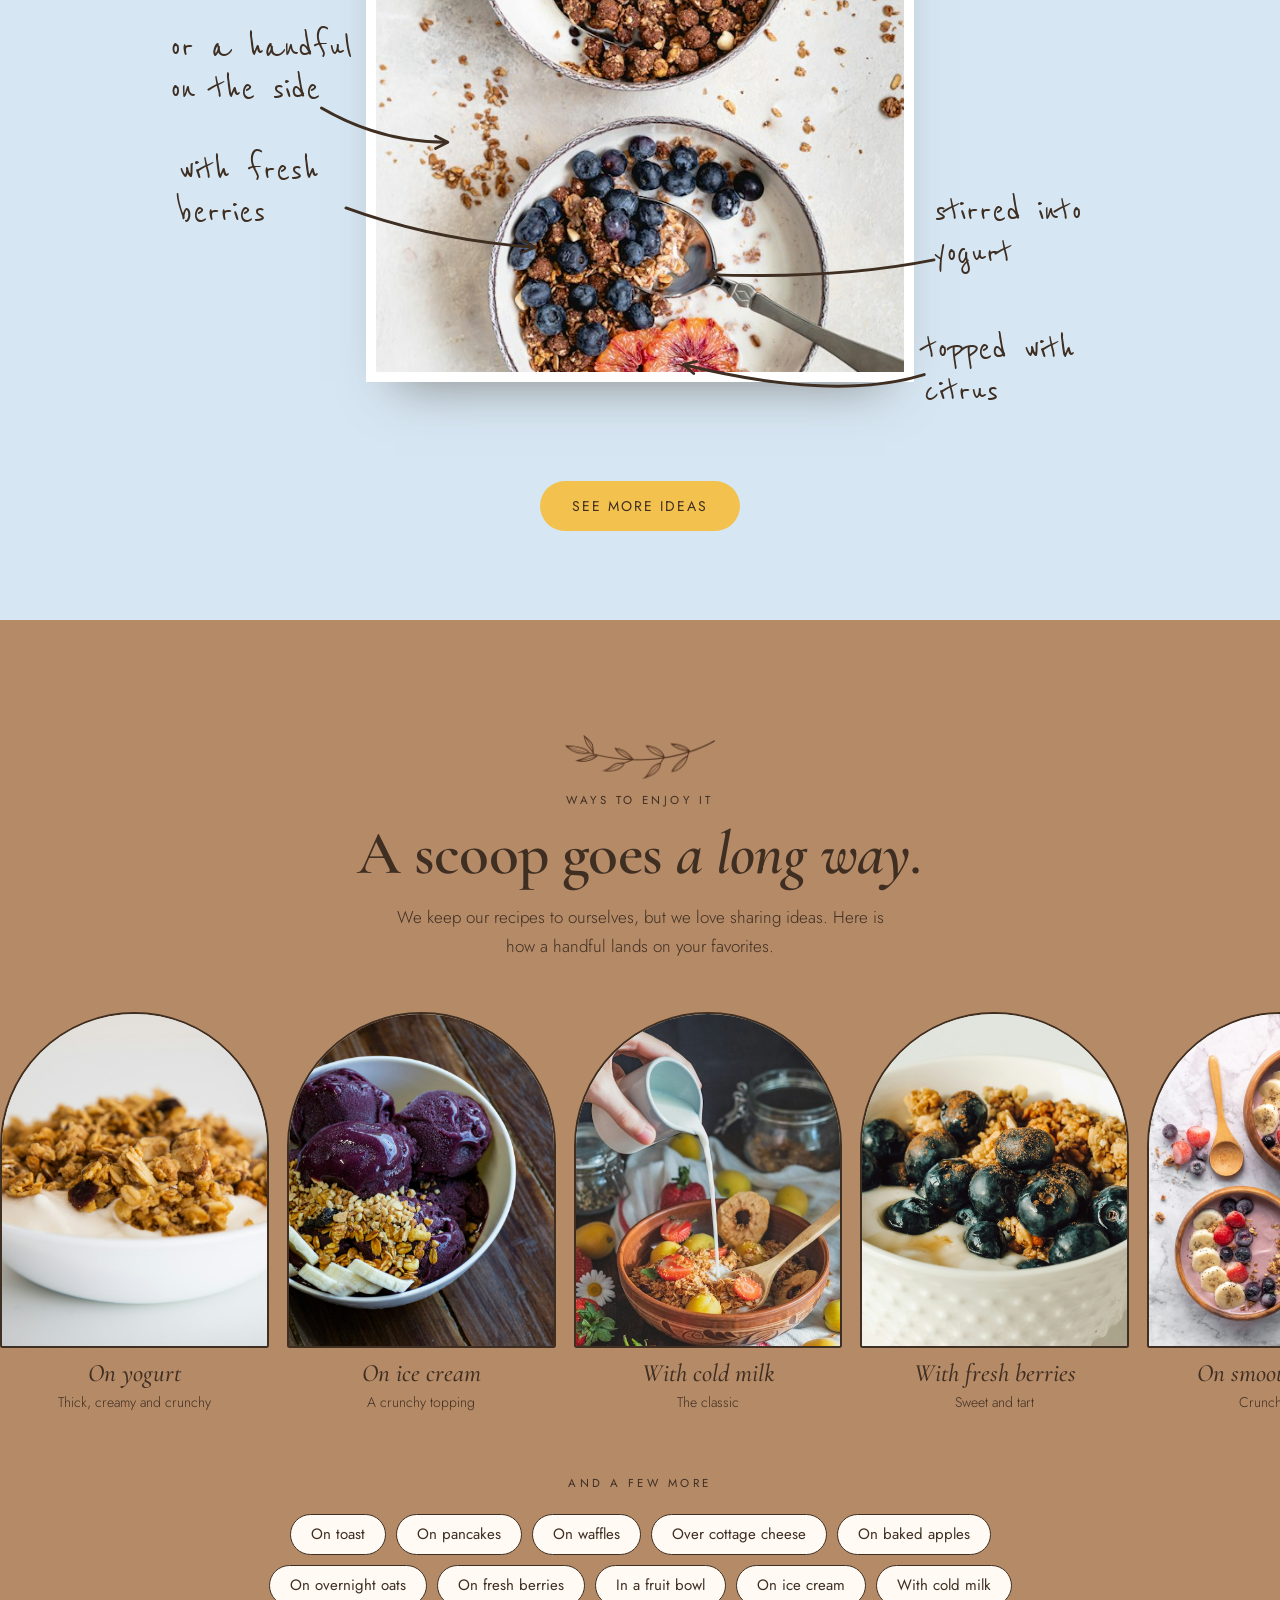
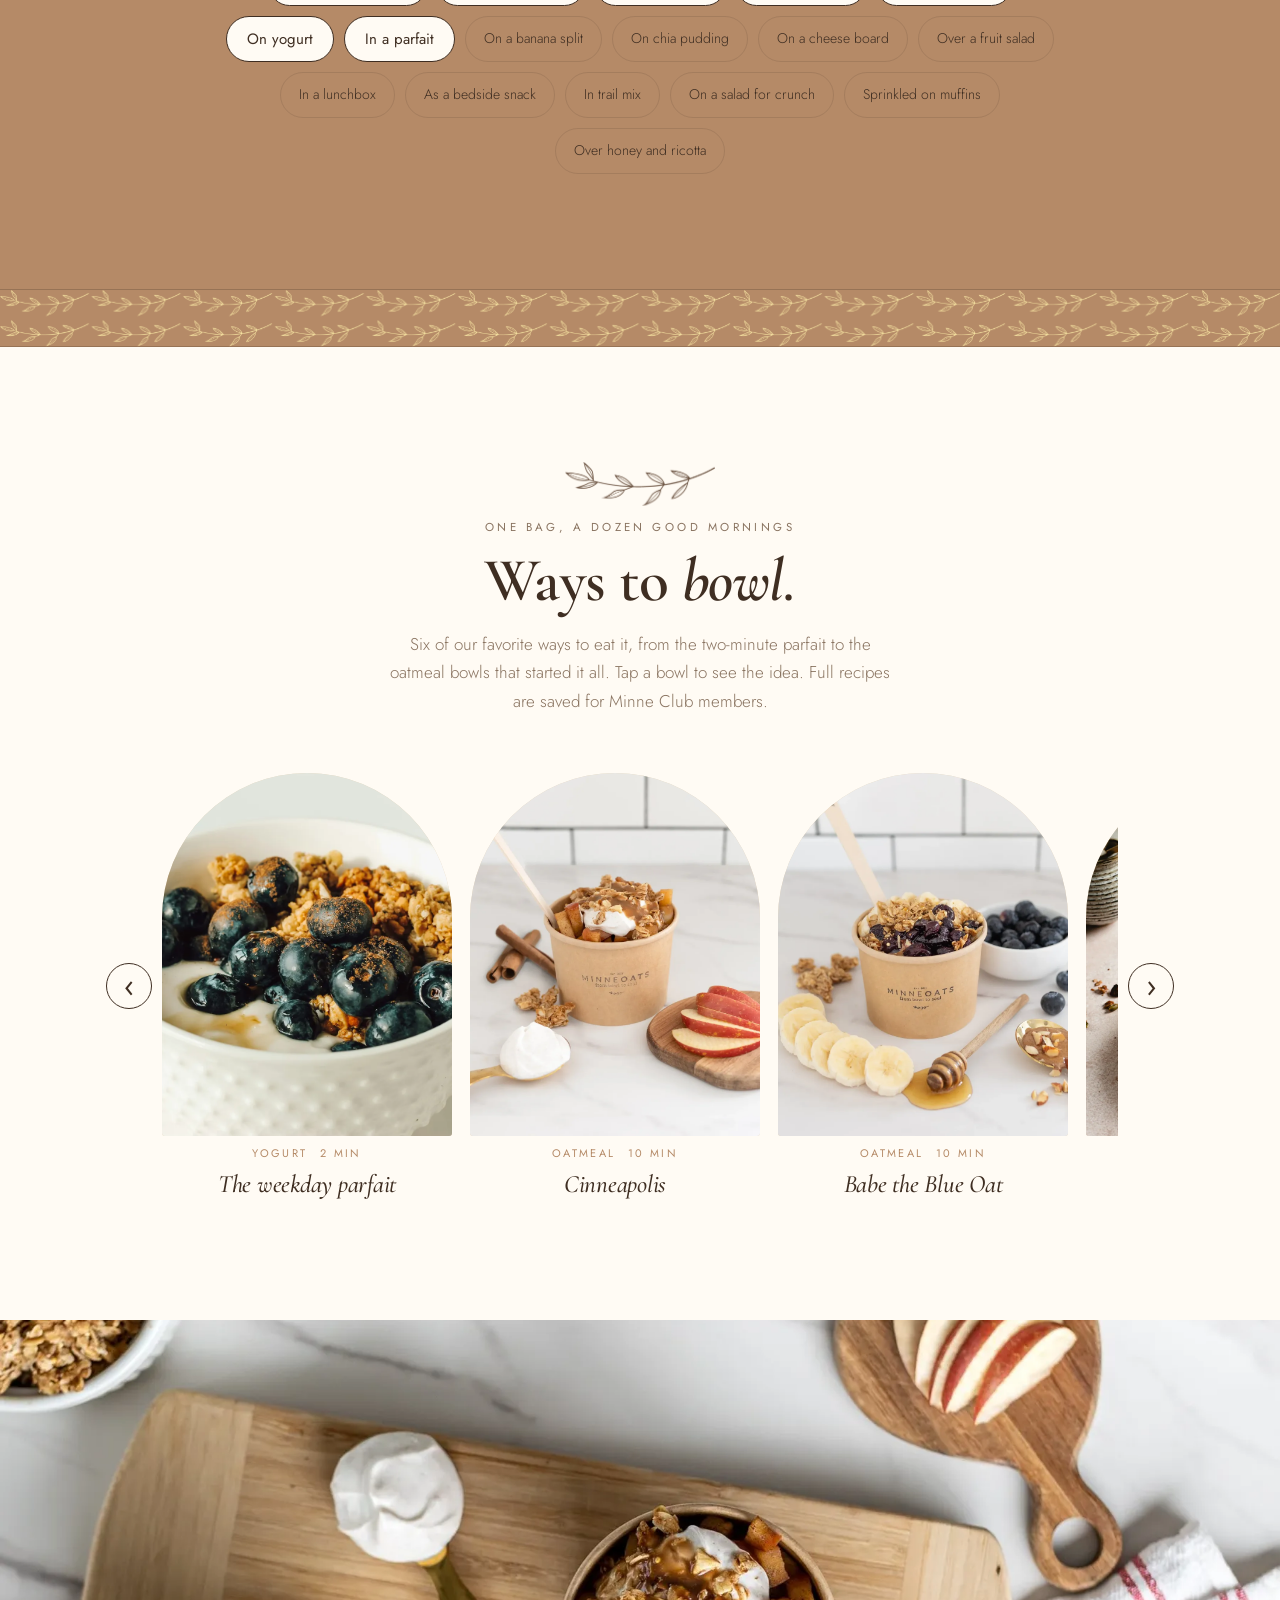
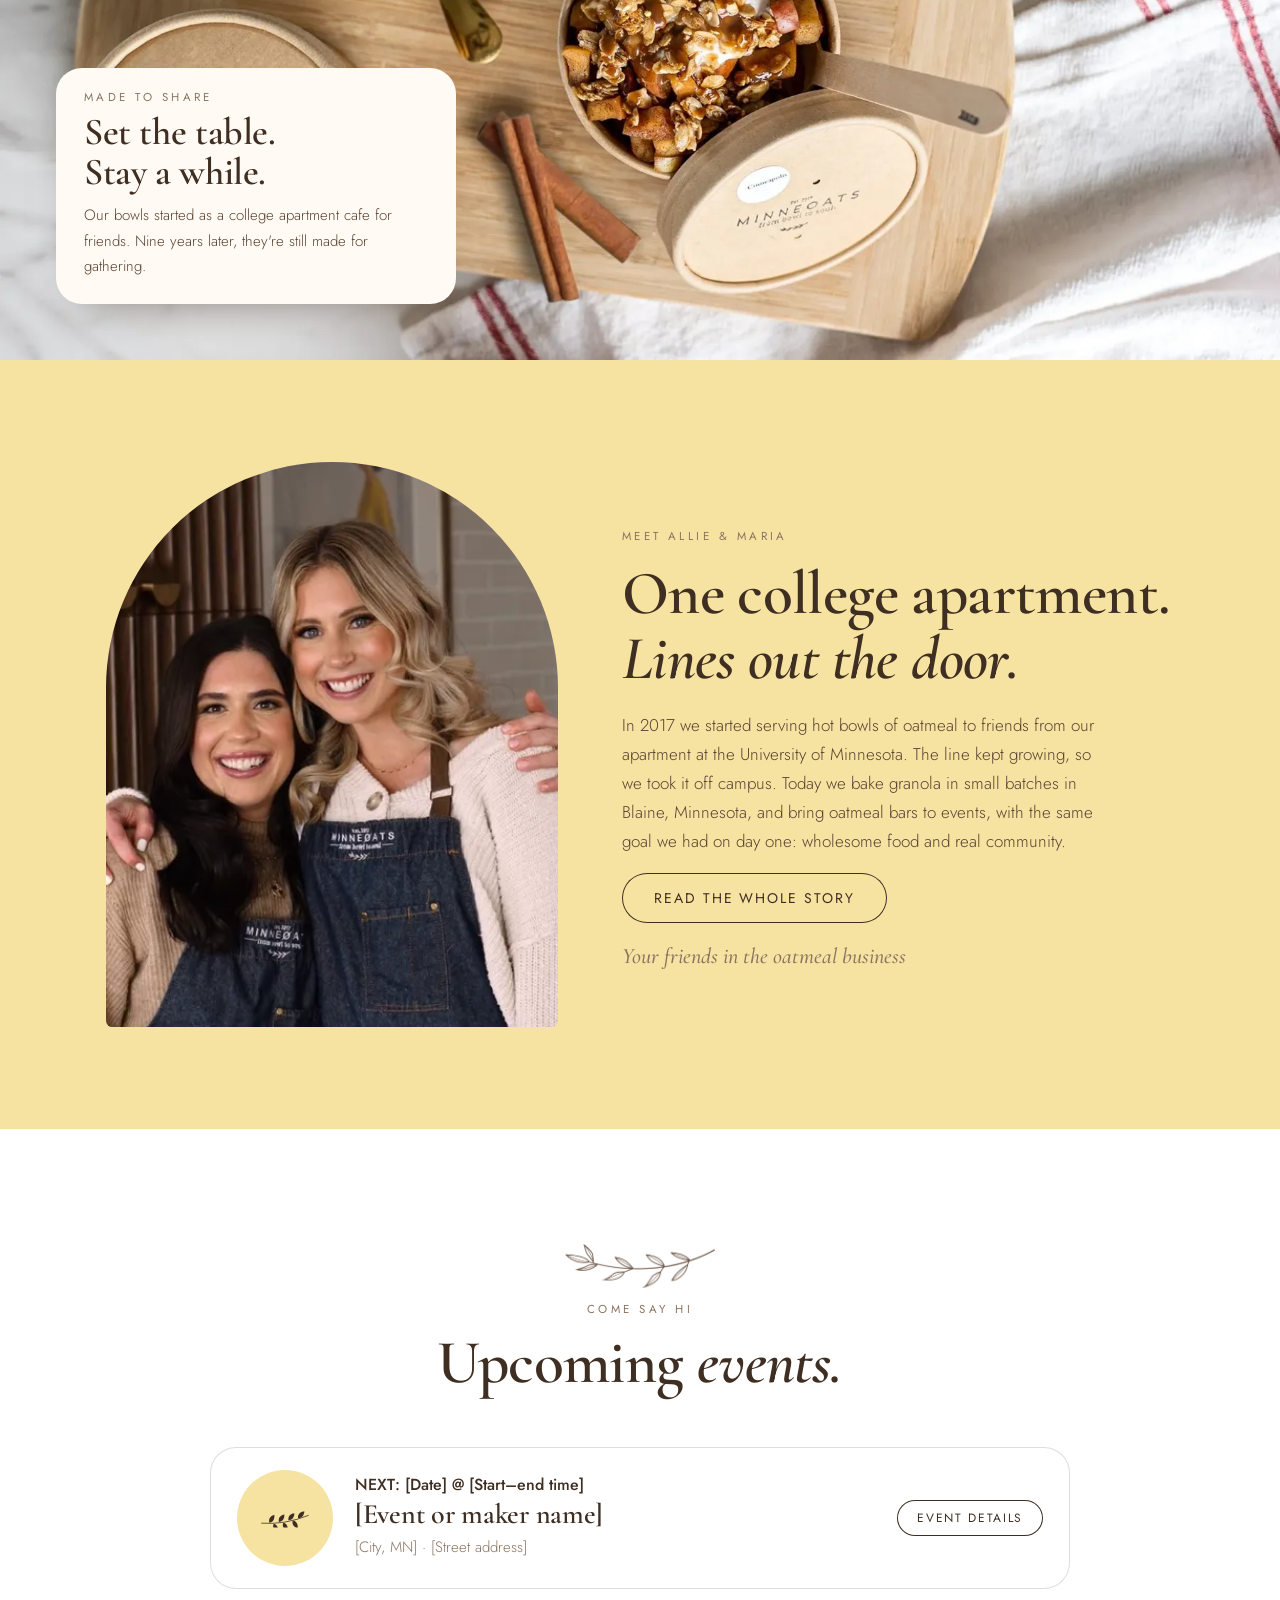
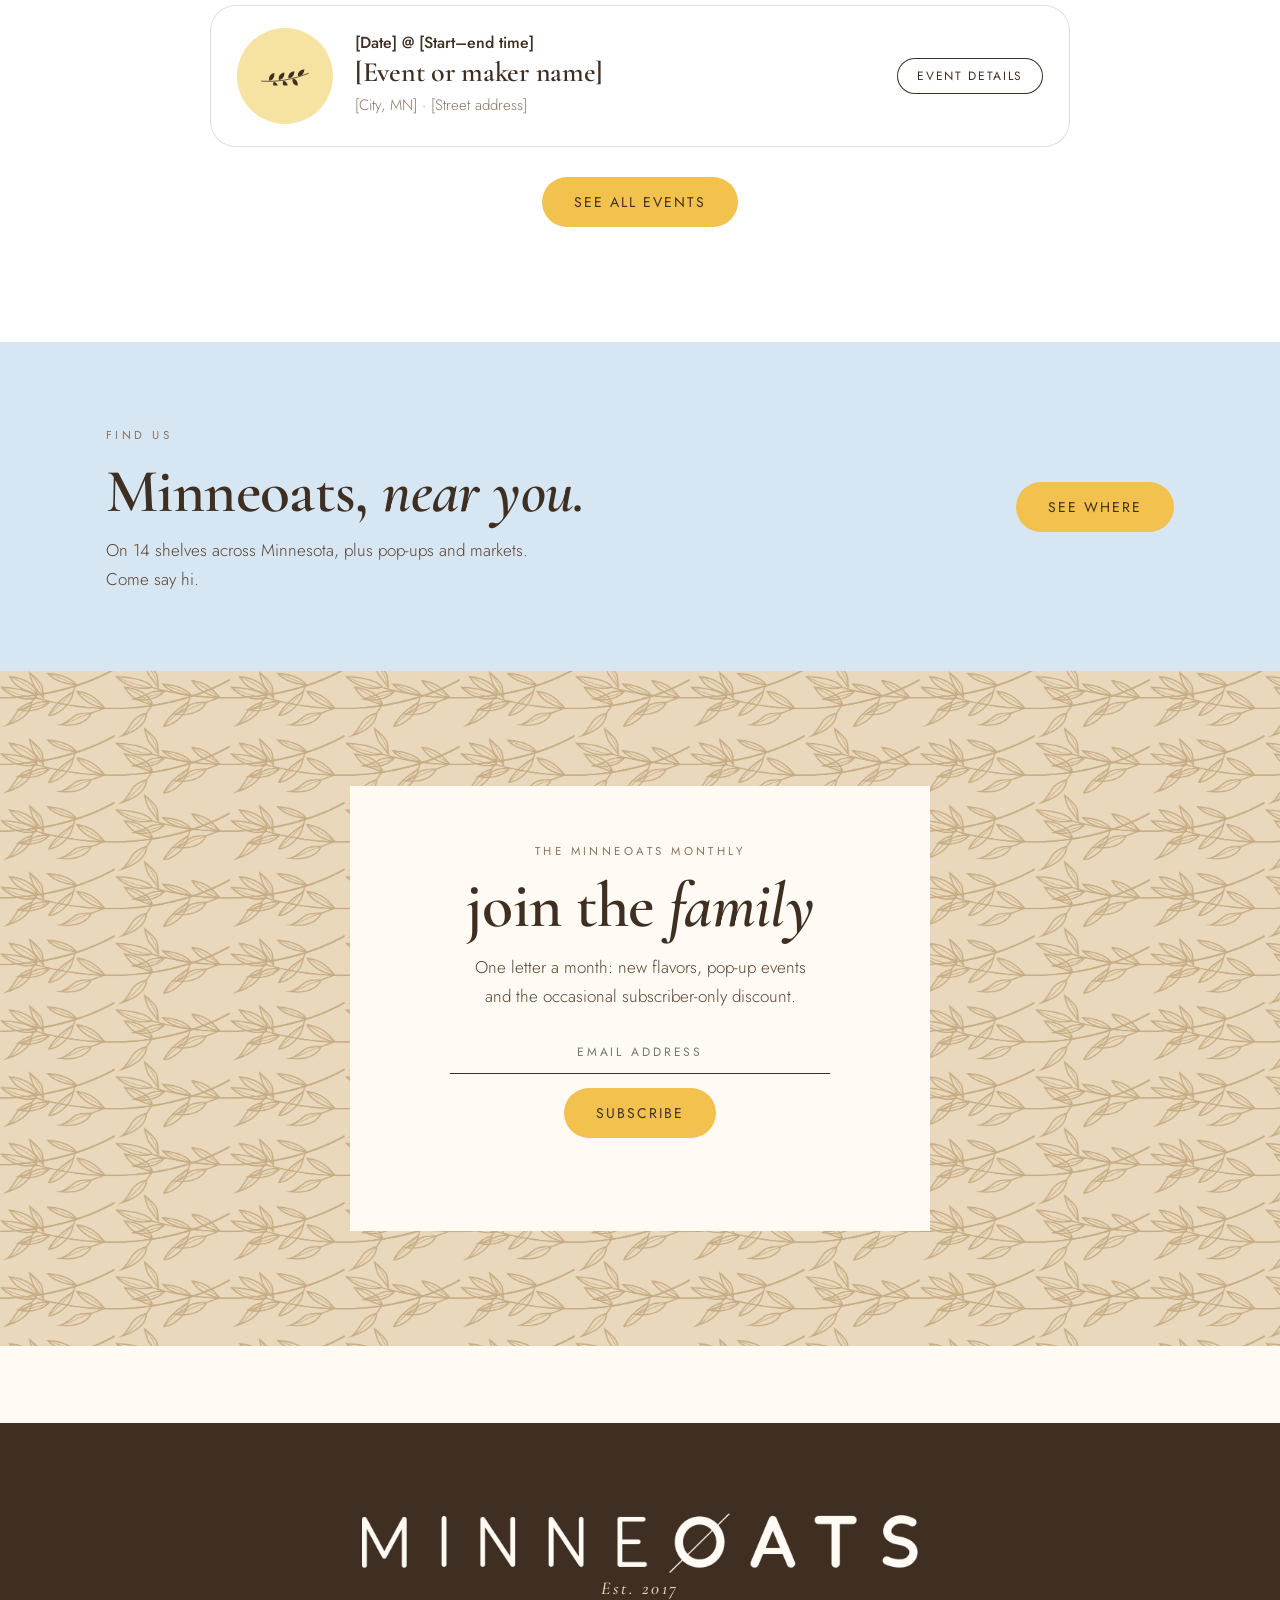
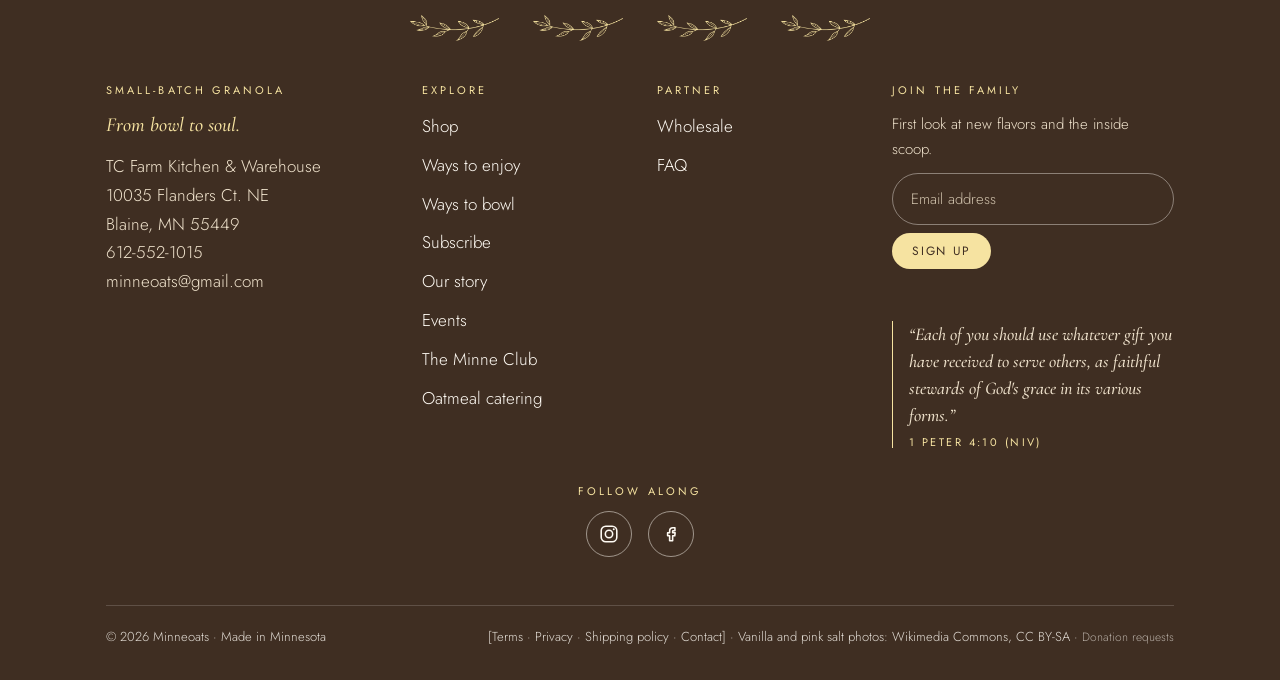
==== commit 7b972662: "Add site v2 combining the prototype and the Minne master plan - New standalone site-v2 page (site-v2" ====
--- a/index.html
+++ b/index.html
@@ -3,488 +3,1045 @@
 <head>
 <meta charset="utf-8">
 <meta name="viewport" content="width=device-width, initial-scale=1, viewport-fit=cover">
-<meta name="description" content="MINNEØATS: small-batch maple almond granola, from bowl to soul.">
-<title>MINNEØATS Coral Rose</title>
+<meta name="description" content="MINNEØATS: small-batch maple almond granola, baked in Blaine, Minnesota. From bowl to soul.">
+<title>Minneoats · Small-batch granola</title>
+<link rel="icon" href="assets/sprig-brand.png">
 <link rel="preconnect" href="https://fonts.googleapis.com">
-<link rel="stylesheet" href="https://fonts.googleapis.com/css2?family=Bricolage+Grotesque:opsz,wght@12..96,500;12..96,700;12..96,800&family=Figtree:wght@400;500;600;700&display=swap">
-<style>
-/* Palette: coral-rose primary on blush + oat, maple accent. Layout: Tillamook-style color-blocked retail homepage — big caps, rounded color cards, pill buttons, carousels. Committed single (light) look on purpose. */
-:root{
-  --berry:#D24E5A; --berry-deep:#B13A47; --blush:#FADDD6; --blush-2:#FDEDE8; --oat:#FFFAF6; --ink:#231A1C; --maple:#E8A33A; --butter:#FBE7B8; --muted:#6E5E61; --white:#FFFFFF;
-  --f-display:"Bricolage Grotesque",ui-sans-serif,system-ui,sans-serif;
-  --f-body:"Figtree",ui-sans-serif,system-ui,sans-serif;
-  --gut:clamp(16px,4vw,48px); --max:1320px; --r:28px;
-  color-scheme:light;
-}
-*{box-sizing:border-box}
-html{scroll-behavior:smooth}
-body{background:var(--oat);color:var(--ink);font:17px/1.6 var(--f-body);margin:0;overflow-x:hidden}
-img{display:block;max-width:100%}
-a{color:inherit}
-:focus-visible{outline:3px solid var(--maple);outline-offset:3px}
-.in{max-width:var(--max);margin:0 auto;padding-inline:var(--gut)}
-h1,h2,h3{font-family:var(--f-display);font-weight:800;text-transform:uppercase;line-height:.92;letter-spacing:-.01em;margin:0;text-wrap:balance}
-.eyebrow{font:700 13px/1 var(--f-body);letter-spacing:.16em;text-transform:uppercase}
-.pill{display:inline-flex;align-items:center;gap:10px;font:700 15px/1 var(--f-body);letter-spacing:.04em;text-transform:uppercase;text-decoration:none;padding:17px 28px;border-radius:999px;border:2px solid transparent;cursor:pointer;transition:transform .2s ease,background .2s,color .2s}
-.pill:hover{transform:translateY(-2px)}
-.pill.solid{background:var(--berry-deep);color:var(--white)}
-.pill.solid:hover{background:#962D3A}
-.pill.line{border-color:currentColor;background:transparent}
-.pill.white{background:var(--white);color:var(--berry)}
-.pill small{font-weight:600;opacity:.8;text-transform:none;letter-spacing:0}
-
-/* wordmark */
-.wm{display:inline-flex;align-items:baseline;white-space:nowrap;line-height:1;font:800 1em/1 var(--f-display);letter-spacing:-.01em;text-decoration:none}
-.wm svg{height:.74em;width:auto;margin:0 .01em;transform:translateY(.02em);overflow:visible}
-
-/* announcement + header */
-.ann{background:var(--ink);color:var(--blush);font:600 13px/1 var(--f-body);letter-spacing:.06em;text-align:center;padding:11px var(--gut)}
-.ann b{color:var(--white)}
-header.site{position:sticky;top:env(safe-area-inset-top,0px);z-index:50;background:var(--berry);color:var(--white);transition:transform .35s ease}
-header.site.hide{transform:translateY(-110%)}
-.hbar{display:grid;grid-template-columns:1fr auto 1fr;align-items:center;height:72px;gap:16px}
-.hbar nav{display:flex;gap:28px;font:600 15px/1 var(--f-body)}
-.hbar nav a{text-decoration:none;padding:6px 0;border-bottom:2px solid transparent}
-.hbar nav a:hover{border-color:var(--blush)}
-.hbar .right{justify-content:flex-end}
-.hbar .logo{font-size:30px;color:var(--white)}
-.hbar nav a.bag,.bag{display:inline-flex;align-items:center;gap:8px;background:var(--white);color:var(--berry);border-radius:999px;padding:9px 16px;font:700 14px/1 var(--f-body);text-decoration:none}
-.menu-btn{display:none;background:none;border:0;color:var(--white);font:700 14px/1 var(--f-body);letter-spacing:.1em;cursor:pointer}
-
-/* hero */
-.hero{background:var(--blush);overflow:hidden;position:relative}
-.hero .in{display:grid;grid-template-columns:1.05fr 1fr;align-items:center;gap:24px;padding-block:clamp(28px,6vh,84px) clamp(36px,7vh,96px)}
-.hero h1{font-size:clamp(44px,min(8.4vw,13.5vh),140px);color:var(--berry);letter-spacing:-.03em}
-.hero h1 span{display:block;white-space:nowrap}
-.hero p.sub{font-size:clamp(17px,1.5vw,20px);max-width:36ch;margin:clamp(14px,2.4vh,22px) 0 clamp(18px,3.2vh,30px);color:var(--ink)}
-.hero .ctas{display:flex;flex-wrap:wrap;gap:12px}
-.hero .ctas .pill{padding:clamp(13px,2vh,17px) clamp(18px,1.9vw,28px);font-size:clamp(13px,1.15vw,15px)}
-.hero-art{position:relative;aspect-ratio:1/1;max-width:min(640px,74vh);width:100%;justify-self:center}
-.hero-art .sun{position:absolute;inset:6%;border-radius:50%;background:var(--white)}
-.hero-art .ring{position:absolute;inset:0;border-radius:50%;border:2px dashed rgba(210,78,90,.4);animation:spin 60s linear infinite}
-.hero-art .spill{position:absolute;width:112%;left:-2%;top:20%;transform:rotate(-8deg);filter:drop-shadow(0 30px 40px rgba(140,45,60,.22))}
-.hero-art .pouch{position:absolute;width:44%;right:2%;top:-2%;transform:rotate(9deg);filter:drop-shadow(0 30px 30px rgba(140,45,60,.25));animation:float 6s ease-in-out infinite}
-.sticker{position:absolute;left:4%;bottom:6%;width:132px;height:132px;border-radius:50%;background:var(--maple);color:var(--ink);display:grid;place-items:center;text-align:center;font:800 15px/1.05 var(--f-display);text-transform:uppercase;transform:rotate(-12deg);box-shadow:0 10px 24px rgba(0,0,0,.12)}
-.sticker em{font-style:normal;display:block;font-size:30px}
-@keyframes float{50%{transform:rotate(6deg) translateY(-14px)}}
-@keyframes spin{to{transform:rotate(360deg)}}
-
-/* statement with scroll-filled words */
-.statement{padding-block:clamp(72px,10vw,140px)}
-.statement p{font:700 clamp(30px,4.4vw,62px)/1.08 var(--f-display);letter-spacing:-.015em;margin:0 auto;max-width:20ch;text-align:center;text-wrap:balance}
-.statement .w{color:var(--berry);transition:color .4s}
-.js .statement .w{color:#EBB7B8}
-.js .statement .w.on{color:var(--berry)}
-
-/* product carousel */
-.carousel{padding-bottom:clamp(64px,8vw,110px)}
-.c-track{display:flex;gap:20px;overflow-x:auto;scroll-snap-type:x mandatory;scrollbar-width:none;padding-inline:var(--gut);scroll-padding-inline:var(--gut)}
-.c-track::-webkit-scrollbar{display:none}
-.slide{flex:0 0 min(1220px,calc(100vw - 2*var(--gut) - 40px));scroll-snap-align:start;border-radius:var(--r);display:grid;grid-template-columns:1fr 1fr;align-items:center;min-height:520px;overflow:hidden;position:relative}
-.slide .art{position:relative;height:100%;min-height:360px;display:grid;place-items:center;padding:36px}
-.slide .art img.prod{max-height:400px;width:auto;filter:drop-shadow(0 24px 30px rgba(110,50,35,.2));transition:transform .6s cubic-bezier(.2,.8,.2,1)}
-.slide:hover .art img.prod{transform:rotate(-3deg) scale(1.03)}
-.slide .copy{padding:40px clamp(24px,4vw,64px);display:grid;gap:18px;justify-items:start;min-width:0}
-.slide h2{font-size:clamp(40px,5vw,72px)}
-.slide .meta{font:600 15px/1.5 var(--f-body);max-width:40ch;margin:0}
-.slide .price{font:800 26px/1 var(--f-display)}
-.slide .row{display:flex;flex-wrap:wrap;gap:10px;align-items:center}
-.c-ctrl{display:flex;align-items:center;justify-content:center;gap:16px;margin-top:22px;font:700 14px/1 var(--f-body);font-variant-numeric:tabular-nums}
-.c-ctrl button{width:44px;height:44px;border-radius:50%;border:0;background:var(--berry);color:var(--white);font-size:18px;cursor:pointer}
-.sz{display:inline-flex;border:2px solid var(--ink);border-radius:999px;overflow:hidden}
-.sz button{background:transparent;border:0;font:700 13px/1 var(--f-body);padding:12px 16px;cursor:pointer;color:var(--ink)}
-.sz button[aria-pressed="true"]{background:var(--ink);color:var(--white)}
-
-/* subscription */
-.subs{background:var(--berry);color:var(--white);border-radius:var(--r);overflow:hidden;display:grid;grid-template-columns:1fr 1.05fr}
-.subs .pic{position:relative;min-height:420px}
-.subs .pic img{position:absolute;inset:0;width:100%;height:100%;object-fit:cover}
-.subs .body{padding:clamp(28px,5vw,64px);display:grid;gap:22px;align-content:center;min-width:0}
-.subs h2{font-size:clamp(44px,5.6vw,82px);color:var(--blush)}
-.subs p{margin:0;max-width:46ch}
-.opt{display:grid;gap:10px}
-.opt .lab{font:700 12px/1 var(--f-body);letter-spacing:.16em;text-transform:uppercase;opacity:.85}
-.chips{display:flex;flex-wrap:wrap;gap:8px}
-.chips button{font:700 14px/1 var(--f-body);padding:12px 18px;border-radius:999px;border:2px solid rgba(255,255,255,.6);background:transparent;color:var(--white);cursor:pointer}
-.chips button[aria-pressed="true"]{background:var(--white);color:var(--berry);border-color:var(--white)}
-.total{display:flex;flex-wrap:wrap;align-items:baseline;gap:6px 16px;border-top:1px solid rgba(255,255,255,.35);padding-top:20px}
-.total .big{font:800 46px/1 var(--f-display);font-variant-numeric:tabular-nums}
-.total s{opacity:.7}
-.total .save{background:var(--maple);color:var(--ink);font:800 13px/1 var(--f-body);padding:7px 11px;border-radius:999px;text-transform:uppercase;letter-spacing:.06em}
-.perks{display:flex;flex-wrap:wrap;gap:8px 20px;font:600 14px/1.3 var(--f-body);padding:0;margin:0;list-style:none}
-.perks li::before{content:"✓ ";color:var(--blush)}
-.note{font-size:12px!important;opacity:.75}
-
-/* recipes */
-.ways{padding-block:clamp(72px,9vw,120px)}
-.sec-head{display:flex;flex-wrap:wrap;justify-content:space-between;align-items:end;gap:16px 40px;margin-bottom:34px}
-.sec-head h2{font-size:clamp(44px,6vw,92px);color:var(--berry)}
-.sec-head p{margin:0;max-width:40ch;color:var(--muted)}
-.r-track{display:flex;gap:18px;overflow-x:auto;scroll-snap-type:x mandatory;padding-inline:var(--gut);scroll-padding-inline:var(--gut);padding-bottom:10px;scrollbar-width:thin}
-.recipe{flex:0 0 300px;scroll-snap-align:start;text-decoration:none;display:grid;gap:14px}
-.recipe .ph{border-radius:22px;overflow:hidden;aspect-ratio:4/5;position:relative;background:var(--blush)}
-.recipe .ph img{width:100%;height:100%;object-fit:cover;transition:transform .7s cubic-bezier(.2,.8,.2,1)}
-.recipe:hover .ph img{transform:scale(1.06)}
-.recipe .tags{display:flex;gap:8px;font:700 12px/1 var(--f-body);letter-spacing:.12em;text-transform:uppercase;color:var(--berry)}
-.recipe h3{font-size:26px;line-height:1}
-
-/* full-bleed */
-.bleed{position:relative;height:clamp(420px,62vw,720px);overflow:hidden}
-.bleed img{position:absolute;left:0;top:-12%;width:100%;height:124%;object-fit:cover;will-change:transform}
-.bleed .cap{position:absolute;left:var(--gut);bottom:var(--gut);background:var(--white);border-radius:22px;padding:22px 26px;max-width:380px;display:grid;gap:8px}
-.bleed .cap h3{font-size:30px;color:var(--berry)}
-.bleed .cap p{margin:0;font-size:15px}
-
-/* marquee */
-.marq{background:var(--maple);color:var(--ink);overflow:hidden;padding-block:20px;border-block:2px solid var(--ink)}
-.marq .t{display:flex;gap:42px;width:max-content;animation:mq 40s linear infinite;font:800 26px/1 var(--f-display);text-transform:uppercase;white-space:nowrap}
-.marq .t span::after{content:"✺";margin-left:42px;color:var(--berry)}
-@keyframes mq{to{transform:translateX(-50%)}}
-
-/* story */
-.story{padding-block:clamp(72px,9vw,130px)}
-.story .grid{display:grid;grid-template-columns:1fr 1fr;gap:clamp(28px,5vw,72px);align-items:center}
-.story .ph{border-radius:var(--r);overflow:hidden;position:relative;aspect-ratio:5/4}
-.story .ph img{width:100%;height:100%;object-fit:cover}
-.story .ph2{position:absolute;right:-6%;bottom:-10%;width:42%;border-radius:20px;overflow:hidden;border:8px solid var(--oat);aspect-ratio:1}
-.story .ph2 img{width:100%;height:100%;object-fit:cover}
-.story h2{font-size:clamp(42px,5.4vw,80px);color:var(--berry)}
-.story .copy{display:grid;gap:20px;justify-items:start}
-.story .copy p{margin:0;max-width:48ch}
-.story .sig{font:700 15px/1.4 var(--f-body);color:var(--muted)}
-.stats{display:flex;flex-wrap:wrap;gap:28px;margin:6px 0}
-.stats div{display:grid}
-.stats b{font:800 44px/1 var(--f-display);color:var(--berry)}
-.stats span{font:600 13px/1.3 var(--f-body);color:var(--muted)}
-
-/* goods */
-.goods{padding-bottom:clamp(72px,9vw,120px)}
-.g-grid{display:grid;grid-template-columns:repeat(4,1fr);gap:18px}
-.good{background:var(--white);border-radius:22px;padding:18px;display:grid;gap:10px;text-decoration:none;align-content:start}
-.good .ph{aspect-ratio:1;border-radius:14px;background:var(--blush-2);display:grid;place-items:center;overflow:hidden}
-.good .ph img{max-height:82%;width:auto;transition:transform .5s}
-.good:hover .ph img{transform:scale(1.06) rotate(-2deg)}
-.good b{font:800 19px/1.1 var(--f-display);text-transform:uppercase}
-.good span{font:600 15px/1 var(--f-body);color:var(--muted)}
-
-/* where to buy */
-.where{background:var(--butter);padding-block:clamp(64px,8vw,110px)}
-.where .grid{display:grid;grid-template-columns:1fr 1.2fr;gap:40px;align-items:start}
-.where h2{font-size:clamp(42px,5.6vw,84px);color:var(--berry)}
-.where ul{list-style:none;margin:0;padding:0;columns:2;column-gap:30px}
-.where li{break-inside:avoid;padding:10px 0;border-bottom:1.5px solid rgba(35,26,28,.15);font:600 15px/1.3 var(--f-body)}
-.where li span{display:block;font-weight:500;font-size:13px;color:var(--muted)}
-
-/* newsletter */
-.news{background:var(--blush);padding-block:clamp(64px,8vw,110px);text-align:center}
-.news h2{font-size:clamp(44px,6vw,96px);color:var(--berry)}
-.news p{max-width:52ch;margin:18px auto 28px}
-.news form{display:flex;flex-wrap:wrap;gap:10px;justify-content:center;max-width:560px;margin:0 auto}
-.news input{flex:1 1 260px;min-width:0;font:600 16px/1 var(--f-body);padding:17px 24px;border-radius:999px;border:2px solid var(--berry);background:var(--white);color:var(--ink)}
-.news .msg{min-height:24px;margin-top:12px;font-weight:700;color:var(--berry)}
-
-/* catering */
-.cater{padding-block:clamp(64px,8vw,110px)}
-.cater .card{background:var(--ink);color:var(--oat);border-radius:var(--r);overflow:hidden;display:grid;grid-template-columns:1.1fr 1fr}
-.cater .pics{display:grid;grid-template-columns:1.4fr 1fr;grid-template-rows:1fr 1fr;gap:6px;min-height:460px}
-.cater .pics div{position:relative;overflow:hidden}
-.cater .pics div:first-child{grid-row:1/3}
-.cater .pics img{position:absolute;inset:0;width:100%;height:100%;object-fit:cover}
-.cater .body{padding:clamp(28px,5vw,64px);display:grid;gap:20px;align-content:center;justify-items:start;min-width:0}
-.cater h2{font-size:clamp(38px,4.6vw,66px);color:var(--blush)}
-.cater p{margin:0;max-width:44ch;color:#E6D9D6}
-.cater ul{margin:0;padding:0;list-style:none;display:flex;flex-wrap:wrap;gap:8px}
-.cater li{border:1.5px solid rgba(250,221,214,.4);border-radius:999px;padding:8px 14px;font:600 13px/1 var(--f-body)}
-
-/* footer */
-footer{background:var(--berry);color:var(--white);padding-block:64px 36px}
-footer .top{display:grid;grid-template-columns:1.4fr 1fr 1fr 1.2fr;gap:32px}
-footer .logo{font-size:44px}
-footer h4{font:700 12px/1 var(--f-body);letter-spacing:.16em;text-transform:uppercase;margin:0 0 14px;color:var(--blush)}
-footer ul{list-style:none;padding:0;margin:0;display:grid;gap:9px;font-weight:600}
-footer a{text-decoration:none}
-footer .verse{font:500 14px/1.5 var(--f-body);color:var(--blush);border-left:2px solid var(--blush);padding-left:14px;margin:0}
-footer .verse cite{display:block;font-style:normal;font-weight:700;margin-top:6px}
-footer .base{display:flex;flex-wrap:wrap;justify-content:space-between;gap:12px;margin-top:48px;padding-top:20px;border-top:1px solid rgba(255,255,255,.3);font-size:13px;opacity:.85}
-
-/* placeholder flags */
-.ph-flag{position:absolute;top:12px;left:12px;z-index:3;background:var(--ink);color:var(--butter);font:700 11px/1.25 var(--f-body);letter-spacing:.04em;padding:7px 10px;border-radius:10px;max-width:220px;pointer-events:none}
-body.clean .ph-flag{display:none}
-.review{position:fixed;left:16px;bottom:calc(16px + env(safe-area-inset-bottom,0px));z-index:60;background:var(--ink);color:var(--white);border:0;border-radius:999px;padding:12px 18px;font:700 13px/1 var(--f-body);cursor:pointer;box-shadow:0 8px 24px rgba(0,0,0,.25)}
-.toast{position:fixed;right:16px;bottom:calc(16px + env(safe-area-inset-bottom,0px));z-index:60;background:var(--white);color:var(--ink);border-radius:16px;padding:14px 18px;max-width:320px;font:600 14px/1.4 var(--f-body);box-shadow:0 12px 30px rgba(0,0,0,.18);transform:translateY(calc(100% + 40px));visibility:hidden;transition:transform .35s,visibility .35s}
-.toast.show{transform:none;visibility:visible}
-
-/* reveal */
-.js .rv{opacity:0;transform:translateY(28px);transition:opacity .8s ease,transform .8s cubic-bezier(.2,.8,.2,1)}
-.js .rv.on{opacity:1;transform:none}
-
-@media (max-width:980px){
-  .hbar nav.left a:not(:first-child),.hbar nav.right a:not(.bag){display:none}
-  .hero .in,.slide,.subs,.story .grid,.where .grid,.cater .card{grid-template-columns:1fr}
-  .hero-art{max-width:520px}
-  .slide .art{min-height:300px}
-  .slide .art img.prod{max-height:300px}
-  .g-grid{grid-template-columns:1fr 1fr}
-  footer .top{grid-template-columns:1fr 1fr}
-  .story .ph2{right:4%}
-}
-@media (max-width:560px){
-  .hbar{grid-template-columns:auto 1fr auto;height:62px}
-  .hbar .logo{font-size:24px;justify-self:center}
-  .where ul{columns:1}
-  .sticker{width:104px;height:104px;font-size:12px}.sticker em{font-size:24px}
-  .cater .pics{min-height:340px}
-  footer .top{grid-template-columns:1fr}
-  .recipe{flex-basis:250px}
-}
-@media (prefers-reduced-motion:reduce){*{animation:none!important;transition:none!important}.js .rv{opacity:1;transform:none}}
-</style>
+<link rel="preconnect" href="https://fonts.gstatic.com" crossorigin>
+<link href="https://fonts.googleapis.com/css2?family=Cormorant+Garamond:ital,wght@0,500;0,600;1,500;1,600&family=Jost:wght@300;400;500&family=Reenie+Beanie&display=swap" rel="stylesheet">
+<link rel="stylesheet" href="site.css?v=5">
 </head>
 <body>
-<div class="ann"><b>Small-batch granola, handcrafted since 2017.</b> &nbsp;Local pickup or shipping.</div>
-<header class="site" id="hdr">
-  <div class="in hbar">
-    <nav class="left" aria-label="Shop"><a href="#shop">Shop Granola</a><a href="#subscribe">Subscribe</a><a href="#ways">Ways to Bowl</a></nav>
-    <a class="wm logo" href="#top" aria-label="MINNEØATS home">MINNEØATS</a>
-    <nav class="right" aria-label="Brand"><a href="#story">Our Story</a><a href="#where">Find Us</a><a href="#catering">Catering</a><a class="bag" href="https://minneoats.myshopify.com/cart" target="_blank" rel="noopener">Bag</a></nav>
-  </div>
-</header>
-
-<main id="top">
-  <section class="hero">
-    <div class="in">
-      <div>
-        <span class="eyebrow" style="color:var(--berry)">Maple Almond Granola</span>
-        <h1><span>From bowl</span><span>to soul.</span></h1>
-        <p class="sub">Organic oats and almonds, a little maple, a pinch of sea salt. Baked in small batches for the mornings you want to remember.</p>
-        <div class="ctas">
-          <a class="pill solid" href="https://minneoats.myshopify.com/cart/37209935184037:1" target="_blank" rel="noopener">Shop Maple Almond <small>$12</small></a>
-          <a class="pill line" href="#subscribe" style="color:var(--berry)">Subscribe &amp; save</a>
+<svg width="0" height="0" style="position:absolute" aria-hidden="true"><defs>
+  <symbol id="grainO" viewBox="0 0 100 100"><circle cx="50" cy="50" r="41" fill="none" stroke="currentColor" stroke-width="6"/><path d="M50 12 C61 28 61 72 50 88 C39 72 39 28 50 12Z" fill="currentColor" transform="rotate(30 50 50)"/></symbol>
+  <symbol id="sprig" viewBox="0 0 120 44"><path d="M6 34 Q60 38 114 16" fill="none" stroke="currentColor" stroke-width="1.8" stroke-linecap="round"/><g fill="currentColor"><path transform="translate(24 33) rotate(-38)" d="M0 0 C3 -9 13 -11 20 -7 C14 2 6 4 0 0Z"/><path transform="translate(46 31) rotate(-34)" d="M0 0 C3 -9 13 -11 20 -7 C14 2 6 4 0 0Z"/><path transform="translate(68 27) rotate(-30)" d="M0 0 C3 -9 13 -11 20 -7 C14 2 6 4 0 0Z"/><path transform="translate(90 22) rotate(-26)" d="M0 0 C3 -9 13 -11 20 -7 C14 2 6 4 0 0Z"/><path transform="translate(34 35) rotate(44) scale(1 -1)" d="M0 0 C3 -9 13 -11 20 -7 C14 2 6 4 0 0Z"/><path transform="translate(56 33) rotate(42) scale(1 -1)" d="M0 0 C3 -9 13 -11 20 -7 C14 2 6 4 0 0Z"/><path transform="translate(78 28) rotate(38) scale(1 -1)" d="M0 0 C3 -9 13 -11 20 -7 C14 2 6 4 0 0Z"/></g></symbol>
+</defs></svg>
+
+<header class="site"><div class="ann"><b>Small-batch granola, handcrafted since 2017.</b><span class="am"> &nbsp;Local pickup or shipping.</span></div><div class="w hb">
+  <nav class="l" aria-label="Main"><a href="#/shop" data-nav="shop">Shop</a><a href="#/story" data-nav="story">Our story</a><a href="#/events" data-nav="events">Events</a><a href="#/club" data-nav="club">Minne Club</a><a href="#/story/faq">FAQ</a></nav>
+  <a class="logo" href="#/" aria-label="Minneoats home"><img class="logo-img" data-tint="#3F2E22" src="assets/logo-wordmark.webp" alt="Minneoats" width="2000" height="184"><small>Est. 2017</small></a>
+  <nav class="r" aria-label="More"><a href="#/wholesale" data-nav="wholesale">Wholesale</a><a href="#/home/subscribe">Subscribe</a><button class="bagbtn" id="bagBtn" type="button" aria-label="Open bag">Bag <b id="bagN">0</b></button><button class="mbtn" id="mbtn" type="button" aria-expanded="false" aria-controls="mnav">Menu</button></nav>
+</div>
+<nav class="mnav" id="mnav" aria-label="Mobile menu"><a href="#/shop">Shop</a><a href="#/story">Our story</a><a href="#/events">Events</a><a href="#/club">The Minne Club</a><a href="#/wholesale">Wholesale</a><a href="#/home/subscribe">Subscribe</a><a href="#/story/faq">FAQ</a></nav></header>
+
+<!-- HOME -->
+<main class="page" data-page="home" data-title="Minneoats · Small-batch granola">
+<section class="hero2"><div class="badge-spin" aria-hidden="true"><svg viewBox="0 0 200 200"><defs><path id="bp" d="M100,100 m-74,0 a74,74 0 1,1 148,0 a74,74 0 1,1 -148,0"/></defs><text><textPath href="#bp" xlink:href="#bp" textLength="460" lengthAdjust="spacing">MINNEOATS · SMALL-BATCH GRANOLA · BLAINE, MINNESOTA · EST. 2017 · </textPath></text></svg><img src="assets/sprig-line.png" data-tint="#3F2E22" alt=""></div><div class="w">
+  <img class="hero-logo2" src="assets/logo-wordmark.webp" data-tint="#3F2E22" alt="Minneoats">
+  <span class="cap">From bowl to soul &middot; Small-batch granola &middot; Blaine, Minnesota</span>
+  <h1>Granola baked slowly, <em>with a story.</em></h1>
+  <p class="sub">Organic oats, toasted almonds and real maple. Started in a college apartment in 2017 and baked in small batches ever since.</p>
+  <div class="ctas"><a class="btn" href="#/shop">Shop granola</a><a class="btn line" href="#/story">Our story</a></div>
+  <div class="meta"><span>Organic oats</span><span>140 cal a serving</span><span>On 14 shelves</span></div>
+  <div class="hero-art2" aria-hidden="true"><span class="disc"></span><img class="spill" src="assets/cut-spill.webp" alt="" width="1400" height="786"><img class="pouch" src="assets/cut-10oz.webp" alt="" width="660" height="900"></div>
+</div></section>
+
+<section class="bx" id="inside"><span class="vl l" aria-hidden="true">Small-batch granola</span><span class="vl r" aria-hidden="true">Blaine &middot; Minnesota</span><div class="w">
+  <div class="gs-h rv"><span class="sc">full of the</span><h2>Good <em>stuff.</em></h2><img class="gs-sp" src="assets/sprig-line.png" data-tint="#B58A67" alt=""><p class="bx-sub">Ten pantry ingredients. That's all. Hover over each one to see why it's so pure and what sets it apart.</p></div>
+  <div class="bowlx" id="bowlx" role="group" aria-label="A bowl of Minneoats granola surrounded by its ingredients. Hover or tap an ingredient to learn more.">
+    <svg class="bx-ar" id="bxAr" viewBox="0 0 1000 800" aria-hidden="true" focusable="false"><defs><marker id="ah4" viewBox="0 0 10 10" refX="8" refY="5" markerWidth="6" markerHeight="6" orient="auto"><path d="M1.5 1.5 L8.5 5 L1.5 8.5" fill="none" stroke="#3F2E22" stroke-width="1.6" stroke-linecap="round" stroke-linejoin="round"/></marker></defs><g id="bxG" fill="none" stroke="#3F2E22" stroke-width="2.6" stroke-linecap="round" marker-end="url(#ah4)"></g></svg>
+    <div class="pe-bowl"><div class="pe-bi"></div></div>
+    <div class="hxp" id="hxp" aria-live="polite"><img class="hxs" src="assets/sprig-line.png" data-tint="#3F2E22" alt=""><b class="hxn"></b><div class="hxr"><span>why it's pure</span><p class="hp1"></p></div><div class="hxr"><span>what it does for you</span><p class="hp2"></p></div><div class="hxr"><span>what sets it apart</span><p class="hp3"></p></div></div>
+    <span class="hxhint" id="hxhint">hover an ingredient</span>
+  </div>
+  <p class="bx-note rv">Also in the bowl: organic millet and organic virgin coconut oil. Contains tree nuts. [Draft wording: please confirm sourcing and health notes with the team before publishing.]</p>
+  <div class="gs-cta rv"><a class="btn" href="#/shop">Shop granola</a><button class="btn line" type="button" data-k="p10">Add 10 oz &middot; $12</button><a class="btn line" href="#/home/subscribe">Subscribe &amp; save</a></div>
+</div></section>
+
+<section class="trust"><div class="w"><span>Organic oats</span><span>Baked in small batches</span><span>Made in Minnesota</span><span>Free local pickup</span></div></section>
+
+<section class="stmt"><div class="w"><p id="stmt">We don't just bake granola. We bake the reason to sit down, slow down and share the good part of the morning.</p></div></section>
+
+<div class="marq" aria-hidden="true"><div class="mt" id="mqt"></div></div>
+
+<section class="bband" aria-hidden="true"><div class="bb-track"><img class="bl" src="assets/logo-wordmark.webp" data-tint="#FFFBF4" alt=""><img class="bs" src="assets/sprig-line.png" data-tint="#F6E3A1" alt=""><img class="bl" src="assets/logo-wordmark.webp" data-tint="#FFFBF4" alt=""><img class="bs" src="assets/sprig-line.png" data-tint="#F6E3A1" alt=""><img class="bl" src="assets/logo-wordmark.webp" data-tint="#FFFBF4" alt=""><img class="bs" src="assets/sprig-line.png" data-tint="#F6E3A1" alt=""><img class="bl" src="assets/logo-wordmark.webp" data-tint="#FFFBF4" alt=""><img class="bs" src="assets/sprig-line.png" data-tint="#F6E3A1" alt=""><img class="bl" src="assets/logo-wordmark.webp" data-tint="#FFFBF4" alt=""><img class="bs" src="assets/sprig-line.png" data-tint="#F6E3A1" alt=""><img class="bl" src="assets/logo-wordmark.webp" data-tint="#FFFBF4" alt=""><img class="bs" src="assets/sprig-line.png" data-tint="#F6E3A1" alt=""><img class="bl" src="assets/logo-wordmark.webp" data-tint="#FFFBF4" alt=""><img class="bs" src="assets/sprig-line.png" data-tint="#F6E3A1" alt=""><img class="bl" src="assets/logo-wordmark.webp" data-tint="#FFFBF4" alt=""><img class="bs" src="assets/sprig-line.png" data-tint="#F6E3A1" alt=""></div></section>
+
+<section class="band"><div class="w"><div><span class="cap">Our story</span><p>Baked slowly, <em>with a story.</em></p></div><a class="btn" href="#/story">Read our story</a></div></section>
+<section class="band"><div class="w"><div><span class="cap">New</span><p>Join the Minne Club, <em>and gather your people.</em></p></div><a class="btn" href="#/club">Become a Minne Club member</a></div></section>
+
+<section class="sec tiles"><div class="w">
+  <div class="head rv"><span class="cap">Shop</span><h2>Find your size.</h2></div>
+  <div class="tg">
+    <a class="tile t1 rv" href="#/shop"><img src="assets/cut-10oz.webp" alt="" loading="lazy"><b>10 oz</b><span>Maple Almond · $12</span><i>Shop</i></a>
+    <a class="tile t2 rv" href="#/shop"><img src="assets/cut-4oz.webp" alt="" loading="lazy"><b>4 oz</b><span>Take-along · $5</span><i>Shop</i></a>
+    <a class="tile t3 rv" href="#/shop"><img src="assets/cut-bulk.webp" alt="" loading="lazy"><b>3 &amp; 5 lb</b><span>Family size · from $45</span><i>Shop</i></a>
+    <a class="tile t4 rv" href="#/shop"><img src="assets/cut-candle.webp" alt="" loading="lazy"><b>Goods</b><span>Candle, mug, tote · from $10</span><i>Shop</i></a>
+  </div>
+</div></section>
+
+<div class="strip" aria-hidden="true"></div>
+
+<section class="sec bund" id="bundle"><div class="w">
+  <div class="head rv"><span class="cap">Choose your own adventure</span><h2>Build your own <em>bundle.</em></h2><p>Pick your favorites, then add a free custom note at checkout.</p></div>
+  <div class="bund-g" id="bundG"></div>
+  <div class="bund-bar"><span id="bundSum">Pick something above to start your bundle.</span><button class="btn" id="bundAdd" type="button" disabled>Add bundle to bag</button></div>
+</div></section>
+
+<section class="sec close" id="buy"><div class="w">
+  <div class="zoomwrap rv"><div class="zoom"><img src="assets/gr-clusters.jpg" alt="Big golden granola clusters spilling from a glass jar" width="1000" height="1000">
+    
+    <div class="zbar"><span>Toasted almonds</span><span>Rolled oats</span><span>Coconut flakes</span><span>Real maple</span></div></div></div>
+  <div class="buy rv"><span class="cap">Maple Almond</span><h2>The one that started it all.</h2><p class="lead">Crunchy clusters, a little sweet, a little salty, nothing you can't pronounce.</p>
+    <div class="price"><b id="bprice">$12</b><s id="bwas" hidden></s><span id="bnote" class="cap">10 oz bag</span></div>
+    <span class="lab">Size</span><div class="chips" id="sizes"></div>
+    <span class="lab">Purchase</span><div class="chips" id="modes"></div>
+    <div id="freqWrap" hidden><span class="lab">Deliver</span><div class="chips" id="freqs"></div></div>
+    <div class="buyrow"><div class="qty"><button type="button" id="qm" aria-label="Fewer">−</button><span id="qn">1</span><button type="button" id="qp" aria-label="More">+</button></div><button class="btn" type="button" id="add">Add to bag</button><button class="btn line" type="button" id="buynow">Buy now</button></div>
+    <p class="try">Try it on <a href="#/home/ways">yogurt, ice cream, toast, cereal</a> and more.</p></div>
+</div></section>
+
+<section class="sec subs" id="subscribe"><div class="w">
+  <div class="head rv"><span class="cap">Subscribe</span><h2>Granola, <em>on repeat.</em></h2><p>Fresh bags on your schedule. Skip, swap or cancel anytime. Choose a size and how often, and we'll keep your pantry stocked. [Confirm how pausing, skipping and canceling work.]</p></div>
+  <div class="plan rv">
+    <div class="pl-col"><span class="lab">1 · Pick a size</span><div class="chips" id="psizes"></div></div>
+    <div class="pl-col"><span class="lab">2 · How often</span><div class="chips" id="pfreq"></div></div>
+    <div class="pl-sum">
+      <span class="lab">Your plan</span>
+      <div class="price"><b id="pprice">$11</b><s id="pwas">$12</s></div>
+      <p id="pnote" class="pl-note"></p>
+      <ul class="perks"><li>Free local pickup</li><li>First access to seasonal flavors</li><li>Skip anytime</li></ul>
+      <button class="btn" type="button" id="padd">Start my subscription</button>
+      <p class="pl-fine">Subscription program shown as a proposal. Pricing and perks are examples to confirm with the team. Subscriber savings of 10% are a placeholder until pricing is confirmed.</p>
+    </div>
+  </div>
+</div></section>
+
+<section class="us" id="useit"><div class="w">
+  <div class="gs-h rv"><span class="sc">a spoonful of</span><h2>Every <em>which way.</em></h2><img class="gs-sp" src="assets/sprig-line.png" data-tint="#B58A67" alt=""></div>
+  <div class="us-wrap" role="group" aria-label="Two bowls of granola with berries and citrus, and notes on how to enjoy it">
+    <img class="us-img" src="assets/gr-bowls.jpg" alt="Two bowls of granola with blueberries, citrus and a spoon" width="600" height="600">
+    <svg class="us-ar" viewBox="0 0 1000 700" aria-hidden="true" focusable="false">
+      <defs><marker id="ah3" viewBox="0 0 10 10" refX="8" refY="5" markerWidth="6" markerHeight="6" orient="auto"><path d="M1.5 1.5 L8.5 5 L1.5 8.5" fill="none" stroke="#3F2E22" stroke-width="1.6" stroke-linecap="round" stroke-linejoin="round"/></marker></defs>
+      <g fill="none" stroke="#3F2E22" stroke-width="3" stroke-linecap="round" marker-end="url(#ah3)">
+        <path d="M200 452 Q290 485 392 492"/><path d="M800 505 Q700 525 570 520"/><path d="M790 622 Q700 650 545 612"/><path d="M188 150 Q280 110 350 145"/><path d="M175 350 Q235 385 303 385"/>
+      </g>
+    </svg>
+    <p class="us-t b1">with fresh<br>berries</p><p class="us-t b2">stirred into<br>yogurt</p><p class="us-t b3">topped with<br>citrus</p><p class="us-t b4">by the<br>spoonful</p><p class="us-t b5">or a handful<br>on the side</p>
+  </div>
+  <p class="center2 rv"><a class="btn" href="#ways">See more ideas</a></p>
+</div></section>
+
+<section class="sec ways" id="ways">
+  <div class="w"><div class="head rv"><span class="cap">Ways to enjoy it</span><h2>A scoop goes <em>a long way.</em></h2><p>We keep our recipes to ourselves, but we love sharing ideas. Here is how a handful lands on your favorites.</p></div></div>
+  <div aria-label="Ideas for using granola"><div class="wrow" id="wrow"></div></div>
+  <div class="w"><div class="also rv"><span class="cap">And a few more</span><div class="tags" id="tags"></div></div></div>
+</section>
+
+<div class="strip" aria-hidden="true"></div>
+
+<section class="sec bowls" id="bowls"><div class="w">
+  <div class="head rv"><span class="cap">One bag, a dozen good mornings</span><h2>Ways to <em>bowl.</em></h2><p>Six of our favorite ways to eat it, from the two-minute parfait to the oatmeal bowls that started it all. Tap a bowl to see the idea. Full recipes are saved for Minne Club members.</p></div>
+  <div class="rv2-wrap"><button class="row-b prev" type="button" aria-label="Previous bowls">&#8249;</button><div class="rcrow" id="rcRow" aria-label="Six favorite bowls"></div><button class="row-b next" type="button" aria-label="Next bowls">&#8250;</button></div>
+</div></section>
+
+<section class="bleed" aria-label="Made to share"><img src="assets/cinneapolis-spread.webp" alt="Cinneapolis oatmeal on a bamboo board with apples, cinnamon and yogurt" loading="lazy">
+  <div class="bcap rv"><span class="cap">Made to share</span><h3>Set the table. Stay a while.</h3><p>Our bowls started as a college apartment cafe for friends. Nine years later, they're still made for gathering.</p></div></section>
+
+<section class="sec tease" style="padding-top:0"><div class="w">
+  <div class="ph rv"><img src="assets/founders.webp" alt="Founders Allie and Maria" loading="lazy" width="837" height="538"></div>
+  <div class="rv"><span class="cap">Meet Allie &amp; Maria</span><h2>One college apartment. <em>Lines out the door.</em></h2>
+    <p>In 2017 we started serving hot bowls of oatmeal to friends from our apartment at the University of Minnesota. The line kept growing, so we took it off campus. Today we bake granola in small batches in Blaine, Minnesota, and bring oatmeal bars to events, with the same goal we had on day one: wholesome food and real community.</p>
+    <a class="btn line" href="#/story">Read the whole story</a>
+    <p class="sig">Your friends in the oatmeal business</p></div>
+</div></section>
+
+<!-- Hidden until real customer reviews are added: remove the hidden attribute below. -->
+<section class="sec rv2" id="reviews" hidden><div class="w">
+  <div class="head rv"><span class="cap">What our fans are saying</span><h2>Kind <em>words.</em></h2></div>
+  <div class="rv2-sum rv"><i aria-hidden="true">★★★★★</i><b>[4.9]</b><span>average from [N] reviews</span></div>
+  <div class="rv2-wrap"><button class="row-b prev" type="button" aria-label="Previous reviews">&#8249;</button>
+  <div class="rv2-row" id="rvRow" tabindex="0" aria-label="Customer reviews">
+    <blockquote class="rq2"><i aria-hidden="true">★★★★★</i><p>[Customer review placeholder. Pull a real one from the Google reviews link.]</p><cite>[Name]<small>Verified customer</small></cite></blockquote>
+    <blockquote class="rq2"><i aria-hidden="true">★★★★★</i><p>[Customer review placeholder.]</p><cite>[Name]<small>Verified customer</small></cite></blockquote>
+    <blockquote class="rq2"><i aria-hidden="true">★★★★★</i><p>[Customer review placeholder.]</p><cite>[Name]<small>Verified customer</small></cite></blockquote>
+    <blockquote class="rq2"><i aria-hidden="true">★★★★★</i><p>[Customer review placeholder.]</p><cite>[Name]<small>Verified customer</small></cite></blockquote>
+    <blockquote class="rq2"><i aria-hidden="true">★★★★★</i><p>[Customer review placeholder.]</p><cite>[Name]<small>Verified customer</small></cite></blockquote>
+  </div><button class="row-b next" type="button" aria-label="Next reviews">&#8250;</button></div>
+</div></section>
+
+<section class="sec evt"><div class="w">
+  <div class="head rv"><span class="cap">Come say hi</span><h2>Upcoming <em>events.</em></h2></div>
+  <div class="ev ev-h">
+    <article class="card rv"><div class="lg"><svg aria-hidden="true" viewBox="0 0 120 44"><use href="#sprig"/></svg></div><div><div class="dt">NEXT: [Date] @ [Start–end time]</div><h3>[Event or maker name]</h3><p>[City, MN] &middot; [Street address]</p></div><a class="btn line sm" href="#/events">Event details</a></article>
+    <article class="card rv"><div class="lg"><svg aria-hidden="true" viewBox="0 0 120 44"><use href="#sprig"/></svg></div><div><div class="dt">[Date] @ [Start–end time]</div><h3>[Event or maker name]</h3><p>[City, MN] &middot; [Street address]</p></div><a class="btn line sm" href="#/events">Event details</a></article>
+  </div>
+  <p class="center2 rv"><a class="btn" href="#/events">See all events</a></p>
+</div></section>
+
+<section class="findband"><div class="w"><div><span class="cap">Find us</span><h2>Minneoats, <em>near you.</em></h2><p>On 14 shelves across Minnesota, plus pop-ups and markets. Come say hi.</p></div><a class="btn" href="#/events">See where</a></div></section>
+
+<div class="legacy" hidden><section class="sec ingr" id="inside-old"><div class="w">
+  <div class="head rv"><span class="cap">What's inside</span><h2>Ten pantry ingredients. <em>That's all.</em></h2><p>Hover over the bowl to see what goes into every batch.</p></div>
+  <div class="stage rv" id="stage" tabindex="0" role="button" aria-expanded="false" aria-label="Granola bowl. Hover, focus or tap to show the ingredients.">
+    <div class="bowl"><img src="assets/way-yogurt.jpg" alt="A bowl of Minneoats granola over yogurt" width="800" height="1000"><div class="hint">Hover the bowl</div></div>
+  </div>
+  <p class="sub2 rv">Also in the bowl: millet for a little extra crunch. Contains tree nuts.</p>
+  <p class="bennote rv">Hover or tap an ingredient to see what it brings. [Draft wording: please review the health notes with the team before publishing.]</p>
+</div></section>
+<section class="hero"><div class="w">
+  <div>
+    <img class="hero-logo" src="assets/logo-wordmark.webp" data-tint="#3F2E22" alt="Minneoats">
+    <span class="cap">Small-batch granola · Blaine, Minnesota</span>
+    <h1>Granola baked slowly, <em>with a story.</em></h1>
+    <p class="sub">Organic oats, toasted almonds and real maple. Started in a college apartment in 2017 and baked in small batches ever since.</p>
+    <div class="ctas"><a class="btn" href="#/shop">Shop granola</a><a class="btn line" href="#/story">Our story</a></div>
+    <div class="meta"><span>Organic oats</span><span>140 cal a serving</span><span>On 14 shelves</span></div>
+  </div>
+  <div class="hstage" aria-hidden="true">
+    <div class="disc"></div><div class="ring"></div><div class="orbit" id="orbit"></div>
+    <img class="bag" src="assets/cut-10oz.webp" alt="" width="660" height="900">
+  </div>
+
+</div></section>
+</div>
+</main>
+
+<!-- THE MINNE CLUB -->
+<main class="page" data-page="club" data-title="The Minne Club · Minneoats" hidden>
+<section class="mc-hero">
+  <div class="w">
+    <div>
+      <span class="cap">The Minne Club</span>
+      <h1>Come over for breakfast. <em>Stay for the people.</em></h1>
+      <p>Become a Minne Club member and bring people together over a warm, slow morning. Your Minne Morning Box has the granola, an activity and a welcome note from Allie and Maria. You bring the coffee and the company.</p>
+      <p style="font-size:14px;color:var(--ink)">Prices shown are proposed, and ordering opens soon.</p>
+      <div class="cta"><a class="btn" href="#/club/join">Become a Minne Club member</a><a class="btn line" href="#/club/options">See what's inside</a></div>
+    </div>
+    <div class="mc-photo">
+      <img src="assets/founders.webp" alt="Allie and Maria in their Minneoats aprons, arms around each other and smiling" width="837" height="538">
+      <span class="chip">Allie &amp; Maria · Minneoats founders</span>
+    </div>
+  </div>
+</section>
+
+<section class="stats2"><div class="w">
+  <div class="rv"><b>8–10</b><span>guests per box</span></div>
+  <div class="rv"><b>5</b><span>activities to pick from</span></div>
+  <div class="rv"><b>10%</b><span>off for members and guests</span></div>
+  <div class="rv"><b>2017</b><span>first bowl served</span></div>
+</div></section>
+
+<section class="sec" id="options">
+  <div class="w">
+    <div class="head rv"><span class="cap">Three clear ways in</span><h2>Shop it, join the club, <em>or book us.</em></h2></div>
+    <div class="mc-three">
+      <article class="opt-card rv"><span class="flag">Proposed price</span><h3>Shop the Minne Trio</h3><div class="hprice">$30 <small>plus shipping</small></div><p>Three bags of Maple Almond Granola. Members and their guests pay <b>$27</b> plus shipping on a first Trio.</p><a class="btn line sm" href="#/shop">Shop granola</a></article>
+      <article class="opt-card hi rv"><span class="flag dk" style="background:var(--butter);color:var(--ink2)">Proposed price</span><h3>Become a Minne Club member</h3><div class="hprice">$100 <small>Minne Morning Box, plus shipping</small></div><p>Six bags of granola, a hosting guide and a ready-to-run activity for about 8–10 guests. Members get discounts and members-only extras.</p><a class="btn sm" href="#/club/join">Join the Minne Club</a></article>
+      <article class="opt-card rv"><span class="flag">Available today</span><h3>Book Catering</h3><p>Oatmeal and granola for your own event, served the way we've been doing it since a college apartment in 2017.</p><a class="btn line sm" href="#/events">Book catering</a></article>
+    </div>
+  </div>
+</section>
+
+<section class="sec mc-alt" id="box">
+  <div class="w">
+    <div class="head rv"><span class="cap">The Minne Morning Box</span><h2>Everything for a morning together, <em>in one box.</em></h2><p>Approximately 8–10 guests. $100 plus shipping (proposed).</p></div>
+    <div class="box-grid">
+      <div class="panel rv"><h3>What's in the box</h3>
+        <ul class="tick">
+          <li>Six bags of Maple Almond Granola</li>
+          <li>A welcome note from Allie and Maria</li>
+          <li>A hosting guide and suggested schedule</li>
+          <li>Serving instructions and a topping shopping list</li>
+          <li>Build Your Signature Bowl materials</li>
+          <li>Materials for one more activity, picked by you</li>
+          <li>Guest discount cards and an ordering QR code</li>
+          <li>A short feedback form</li>
+          <li>Gift-ready packaging</li>
+        </ul>
+      </div>
+      <div style="display:grid;gap:16px">
+        <div class="panel rv"><h3>What you supply</h3>
+          <ul class="tick">
+            <li>Fresh ingredients: yogurt, fruit and milk</li>
+            <li>Coffee or other drinks</li>
+            <li>Bowls, utensils and serving dishes</li>
+            <li>Anything extra listed for the activity you choose</li>
+          </ul>
+        </div>
+        <div class="panel rv"><h3>Good to know</h3>
+          <p>Plan on 8–10 guests. We send a digital preparation checklist after you order, and you'll want about a week to gather ingredients.</p>
+          <p style="color:var(--muted);font-size:14px">Serving quantities for 8–10 guests are still being tested before we advertise them.</p>
         </div>
       </div>
-      <div class="hero-art" aria-hidden="true">
-        <div class="sun"></div><div class="ring"></div>
-        <img class="spill" data-par="-0.06" src="assets/cut-spill.webp" alt="">
-        <img class="pouch" src="assets/cut-10oz.webp" alt="">
-        <div class="sticker"><span><em>10 oz</em>organic<br>oats</span></div>
+    </div>
+  </div>
+</section>
+
+<section class="sec" id="activities">
+  <div class="w">
+    <div class="head rv"><span class="cap">Pick your activity</span><h2>Every box includes <em>Build Your Signature Bowl.</em></h2><p>Then choose one more activity for your gathering. Photos marked "filler" are stand-ins until we photograph the real materials.</p></div>
+    <div class="acts">
+      <article class="act base rv"><div class="ph2"><img src="assets/fr-parfait.jpg" alt="A jar parfait with yogurt, granola and fruit" loading="lazy"><span class="tg">Filler photo · Included in every box</span></div><div class="tx"><h3>Build Your Signature Bowl</h3><p>Guests create their own breakfast bowl, name it, and vote on the prettiest or most creative.</p><p class="inc">Included: bowl-name cards, voting slips and a topping shopping list.</p></div></article>
+      <article class="act rv"><div class="ph2 fill"><img src="assets/sprig-line.png" alt=""><span class="tg">Filler · photo to come</span></div><div class="tx"><h3>Bouquets &amp; Breakfast</h3><p>Guests make small flower arrangements while enjoying breakfast.</p><p class="inc">Included: arrangement instructions and gift tags. You supply: flowers, jars and any flower-cutting tools.</p></div></article>
+      <article class="act rv"><div class="ph2 fill"><img src="assets/sprig-line.png" alt=""><span class="tg">Filler · photo to come</span></div><div class="tx"><h3>Notes of Encouragement</h3><p>Guests write thoughtful notes to another guest or to someone who needs encouragement.</p><p class="inc">Included: notecards, envelopes and writing prompts.</p></div></article>
+      <article class="act rv"><div class="ph2 fill"><img src="assets/sprig-line.png" alt=""><span class="tg">Filler · photo to come</span></div><div class="tx"><h3>Brunch &amp; Books</h3><p>Guests discuss a book everyone has read, over breakfast.</p><p class="inc">Included: general discussion cards and bookmarks. You pick the book and tell guests ahead of time.</p></div></article>
+      <article class="act rv"><div class="ph2 fill"><img src="assets/sprig-line.png" alt=""><span class="tg">Filler · photo to come</span></div><div class="tx"><h3>Faith &amp; Fellowship</h3><p>Guests read a Bible passage, talk about it, and close in prayer.</p><p class="inc">Included: a short Bible study guide, reflection cards and prayer-request cards.</p></div></article>
+    </div>
+  </div>
+</section>
+
+<section class="sec tools" id="tools">
+  <div class="w">
+    <div class="head rv"><span class="cap">Try it now</span><h2>Plan your morning, <em>just for fun.</em></h2><p>Name your signature bowl, write your invitation and see what to gather. Nothing is saved or sent.</p></div>
+    <div class="tgrid">
+      <div class="tcard rv" id="bb">
+        <span class="cap">1 · Build your signature bowl</span>
+        <p class="tsm">Pick a base and a few toppings. Maple Almond Granola is always on top.</p>
+        <div class="chips2" id="bbBase" role="radiogroup" aria-label="Base"></div>
+        <div class="chips2" id="bbTop" aria-label="Toppings"></div>
+        <label class="fl">Name your bowl<input id="bbName" type="text" maxlength="34" placeholder="e.g. Sunrise on Lake Street" autocomplete="off"></label>
+        <button class="btn line sm" id="bbIdea" type="button">Surprise me with a name</button>
+        <div class="namecard" id="bbCard" aria-live="polite">
+          <img src="assets/sprig-line.png" alt="" data-tint="#B58A67">
+          <small>Signature bowl</small><b id="bbOut">Your bowl's name</b>
+          <span id="bbSub">Pick a base to begin</span>
+          <i>Built by <u id="bbBy">[your name]</u> · Minne Morning</i>
+        </div>
+        <label class="fl">Your name (for the card)<input id="bbWho" type="text" maxlength="24" placeholder="Your name" autocomplete="off"></label>
       </div>
-    </div>
-  </section>
-
-  <section class="statement in">
-    <p id="stmt">We don't just bake granola. We bake the reason to sit down, slow down and share the good part of the morning.</p>
-  </section>
-
-  <section class="carousel" id="shop" aria-roledescription="carousel" aria-label="Shop the lineup">
-    <div class="c-track" id="ctrack">
-      <article class="slide" style="background:var(--blush)" aria-label="1 of 4">
-        <div class="art"><img class="prod" src="assets/cut-10oz.webp" alt="MINNEØATS Maple Almond Granola, 10 oz pouch"></div>
-        <div class="copy">
-          <span class="eyebrow" style="color:var(--berry)">The original · 10 oz</span>
-          <h2 style="color:var(--berry)">Sweet. Salty. Irresistible.</h2>
-          <p class="meta">Organic rolled oats and almonds, sweetened with organic coconut sugar and Grade A maple syrup, finished with cinnamon and Himalayan sea salt.</p>
-          <div class="row"><span class="price">$12</span><a class="pill solid" href="https://minneoats.myshopify.com/cart/37209935184037:1" target="_blank" rel="noopener">Add to bag</a></div>
-        </div>
-      </article>
-      <article class="slide" style="background:var(--butter)" aria-label="2 of 4">
-        <div class="art"><img class="prod" src="assets/cut-4oz.webp" alt="MINNEØATS Maple Almond Granola, 4 oz pouch" style="max-height:330px"></div>
-        <div class="copy">
-          <span class="eyebrow" style="color:var(--berry)">Snack size · 4 oz</span>
-          <h2 style="color:var(--berry)">Small bag. Big mood.</h2>
-          <p class="meta">The same Maple Almond in a purse-sized pouch. Made for school pickup, the car, the trail and the friend who needs a little treat.</p>
-          <div class="row"><span class="price">$5</span><a class="pill solid" href="https://minneoats.myshopify.com/cart/41082699710629:1" target="_blank" rel="noopener">Add to bag</a></div>
-        </div>
-      </article>
-      <article class="slide" style="background:var(--blush-2)" aria-label="3 of 4">
-        <div class="art"><img class="prod" src="assets/cut-bulk.webp" alt="MINNEØATS Maple Almond Granola, bulk bag"></div>
-        <div class="copy">
-          <span class="eyebrow" style="color:var(--berry)">Bulk · 3 or 5 lb</span>
-          <h2 style="color:var(--berry)">For the every-single-morning crowd.</h2>
-          <p class="meta">If granola disappears in your house, this is your bag. Pick a size:</p>
-          <div class="sz" role="group" aria-label="Bulk size">
-            <button type="button" aria-pressed="true" data-v="40979324469413" data-p="45">3 lb</button>
-            <button type="button" aria-pressed="false" data-v="40979348357285" data-p="70">5 lb</button>
-          </div>
-          <div class="row"><span class="price" id="bulkPrice">$45</span><a class="pill solid" id="bulkBtn" href="https://minneoats.myshopify.com/cart/40979324469413:1" target="_blank" rel="noopener">Add to bag</a></div>
-        </div>
-      </article>
-      <article class="slide" style="background:var(--blush)" aria-label="4 of 4">
-        <div class="art"><img class="prod" src="assets/cut-candle.webp" alt="MINNEØATS Maple Almond soy candle" style="max-height:340px"></div>
-        <div class="copy">
-          <span class="eyebrow" style="color:var(--berry)">The candle · 10 oz jar</span>
-          <h2 style="color:var(--berry)">Smells like our kitchen.</h2>
-          <p class="meta">A 100% soy candle that smells like a fresh batch in the oven: cinnamon, maple, butter and vanilla. 50-hour burn.</p>
-          <div class="row"><span class="price">$25</span><a class="pill solid" href="https://minneoats.myshopify.com/cart/41082658750629:1" target="_blank" rel="noopener">Add to bag</a></div>
-        </div>
-      </article>
-    </div>
-    <div class="c-ctrl"><button type="button" id="prev" aria-label="Previous slide">←</button><span id="count">1 / 4</span><button type="button" id="next" aria-label="Next slide">→</button></div>
-  </section>
-
-  <section class="in" id="subscribe">
-    <div class="subs rv">
-      <div class="pic"><img src="assets/ph-milk.webp" alt="Granola in a bowl with a small pitcher of milk" loading="lazy"><span class="ph-flag">Placeholder · shoot: MINNEØATS granola + milk pour, overhead</span></div>
-      <div class="body">
-        <span class="eyebrow" style="color:var(--blush)">Subscribe &amp; save</span>
-        <h2>Never run out of the good stuff.</h2>
-        <p>Fresh bags on your schedule. Skip, swap or cancel anytime.</p>
-        <div class="opt"><span class="lab" id="lab-bags">Bags per delivery (10 oz)</span><div class="chips" role="group" aria-labelledby="lab-bags" data-k="bags"><button type="button" aria-pressed="false" data-v="1">1 bag</button><button type="button" aria-pressed="true" data-v="2">2 bags</button><button type="button" aria-pressed="false" data-v="3">3 bags</button><button type="button" aria-pressed="false" data-v="4">4 bags</button></div></div>
-        <div class="opt"><span class="lab" id="lab-freq">Delivered every</span><div class="chips" role="group" aria-labelledby="lab-freq" data-k="freq"><button type="button" aria-pressed="false" data-v="2">2 weeks</button><button type="button" aria-pressed="true" data-v="4">4 weeks</button><button type="button" aria-pressed="false" data-v="8">8 weeks</button></div></div>
-        <div class="total"><span class="big" id="subTotal">$21.60</span><s id="subWas">$24.00</s><span class="save">Save 10%</span><span id="subFreq" style="flex-basis:100%;font-weight:600">per delivery, every 4 weeks</span></div>
-        <ul class="perks"><li>Free local pickup</li><li>First access to seasonal flavors</li><li>Skip anytime</li></ul>
-        <div><button class="pill white" type="button" id="subBtn">Start my subscription</button></div>
-        <p class="note">Subscription program shown as a proposal. Pricing and perks are examples to confirm with the team.</p>
+      <div class="tcard rv" id="iv">
+        <span class="cap">2 · Write your invitation</span>
+        <label class="fl">Activity<select id="ivAct"><option>Build Your Signature Bowl</option><option>Bouquets &amp; Breakfast</option><option>Notes of Encouragement</option><option>Brunch &amp; Books</option><option>Faith &amp; Fellowship</option></select></label>
+        <div class="two2"><label class="fl">Date<input id="ivDate" type="text" placeholder="Saturday, [date]"></label><label class="fl">Time<input id="ivTime" type="text" placeholder="[time]"></label></div>
+        <label class="fl">Anything guests should bring or read<input id="ivExtra" type="text" placeholder="Optional"></label>
+        <div class="invite2" id="ivOut" aria-live="polite"></div>
+        <button class="btn sm" id="ivCopy" type="button">Copy invitation</button> <span class="tsm" id="ivMsg" role="status"></span>
       </div>
-    </div>
-  </section>
-
-  <section class="ways" id="ways">
-    <div class="in sec-head rv"><h2>Ways to bowl</h2><p>One bag, a dozen good mornings. Six of our favorite ways to eat it, from the two-minute parfait to the oatmeal bowls that started it all.</p></div>
-    <div class="r-track">
-      <a class="recipe" href="#ways"><div class="ph"><img src="assets/ph-yogurt-bright.webp" alt="Yogurt bowl with blueberries and granola" loading="lazy"><span class="ph-flag">Placeholder · shoot: parfait with MINNEØATS</span></div><div class="tags"><span>Breakfast</span><span>2 min</span></div><h3>The weekday parfait</h3></a>
-      <a class="recipe" href="#ways"><div class="ph"><img src="assets/cinne.webp" alt="Cinneapolis oatmeal bowl with apples, yogurt and granola" loading="lazy"></div><div class="tags"><span>Oatmeal</span><span>10 min</span></div><h3>Cinneapolis</h3></a>
-      <a class="recipe" href="#ways"><div class="ph"><img src="assets/bbo.webp" alt="Babe the Blue Oat bowl with blueberries, banana and honey" loading="lazy"></div><div class="tags"><span>Oatmeal</span><span>10 min</span></div><h3>Babe the Blue Oat</h3></a>
-      <a class="recipe" href="#ways"><div class="ph"><img src="assets/ph-yogurt-dark.webp" alt="Yogurt with blackberries and granola" loading="lazy"><span class="ph-flag">Placeholder · shoot: evening treat bowl</span></div><div class="tags"><span>Snack</span><span>3 min</span></div><h3>Blackberry night cap</h3></a>
-      <a class="recipe" href="#ways"><div class="ph"><img src="assets/tbib.webp" alt="Oatmeal with banana, honey and granola" loading="lazy"></div><div class="tags"><span>Oatmeal</span><span>10 min</span></div><h3>Honey banana bowl</h3></a>
-      <a class="recipe" href="#ways"><div class="ph"><img src="assets/hcd.webp" alt="Chocolate oatmeal bowl with dates and banana" loading="lazy"></div><div class="tags"><span>Oatmeal</span><span>12 min</span></div><h3>Cocoa date bowl</h3></a>
-    </div>
-  </section>
-
-  <section class="bleed" aria-label="Lifestyle">
-    <img data-par="0.12" src="assets/cinneapolis-spread.webp" alt="Cinneapolis oatmeal on a bamboo board with apples, cinnamon and yogurt">
-    <div class="cap rv"><span class="eyebrow" style="color:var(--muted)">Made to share</span><h3>Set the table. Stay a while.</h3><p>Our bowls started as a college apartment cafe for friends. Nine years later, they're still made for gathering.</p></div>
-  </section>
-
-  <div class="marq" aria-hidden="true"><div class="t"><span>Organic oats</span><span>Small batch</span><span>Lightly sweetened with maple</span><span>Handcrafted since 2017</span><span>From bowl to soul</span><span>Organic oats</span><span>Small batch</span><span>Lightly sweetened with maple</span><span>Handcrafted since 2017</span><span>From bowl to soul</span></div></div>
-
-  <section class="story in" id="story">
-    <div class="grid">
-      <div class="ph rv"><img src="assets/founders.webp" alt="Founders Allie and Maria" loading="lazy"><div class="ph2"><img src="assets/a1171.webp" alt="Pouring granola into a bag in the kitchen" loading="lazy"></div></div>
-      <div class="copy rv">
-        <span class="eyebrow" style="color:var(--berry)">Meet Allie &amp; Maria</span>
-        <h2>One college apartment. Lines out the door.</h2>
-        <p>In 2017 we started serving hot bowls of oatmeal to friends from our apartment at the University of Minnesota. The line kept growing, so we took it off campus. Today we bake granola in small batches and bring oatmeal bars to events, with the same goal we had on day one: wholesome food and real community.</p>
-        <div class="stats"><div><b>2017</b><span>first bowl served</span></div><div><b>14</b><span>shops carry us</span></div><div><b>100%</b><span>organic rolled oats</span></div></div>
-        <a class="pill solid" href="#story">Read our story</a>
-        <span class="sig">Your friends in the oatmeal business</span>
+      <div class="tcard rv" id="sl">
+        <span class="cap">3 · Your gathering list</span>
+        <label class="fl">Guests: <b id="slN">9</b><input id="slRange" type="range" min="8" max="10" value="9"></label>
+        <h4>In your box</h4><ul class="tick sm" id="slIn"></ul>
+        <h4>You bring</h4><ul class="tick sm" id="slBring"></ul>
+        <p class="tsm">Exact serving amounts are still being tested, so there are no quantities here yet.</p>
       </div>
     </div>
-  </section>
-
-  <section class="goods in">
-    <div class="sec-head rv"><h2>Bring it home</h2><p>Goods from the MINNEØATS kitchen. Every one of them makes a good gift.</p></div>
-    <div class="g-grid">
-      <a class="good rv" href="https://minneoats.myshopify.com/cart/36948814725285:1" target="_blank" rel="noopener"><div class="ph"><img src="assets/cut-mug.webp" alt="MINNEØATS diner mug" loading="lazy"></div><b>Diner mug</b><span>$10</span></a>
-      <a class="good rv" href="https://minneoats.myshopify.com/cart/41082658750629:1" target="_blank" rel="noopener"><div class="ph"><img src="assets/cut-candle.webp" alt="Maple Almond candle" loading="lazy"></div><b>Maple Almond candle</b><span>$25</span></a>
-      <a class="good rv" href="https://minneoats.myshopify.com/cart/41729035272357:1" target="_blank" rel="noopener"><div class="ph" style="background:none"><img src="assets/p-tote-life.webp" alt="MINNEØATS canvas tote at a cafe table" loading="lazy" style="max-height:none;width:100%;height:100%;object-fit:cover"></div><b>Canvas tote</b><span>$15</span></a>
-      <a class="good rv" href="https://minneoats.myshopify.com/cart/41200743579813:1" target="_blank" rel="noopener"><div class="ph" style="background:none"><img src="assets/p-crew.webp" alt="MINNEØATS classic crewneck" loading="lazy" style="max-height:none;width:100%;height:100%;object-fit:cover"></div><b>Classic crewneck</b><span>$45</span></a>
-    </div>
-  </section>
-
-  <section class="where" id="where">
-    <div class="in grid">
-      <div class="rv"><span class="eyebrow" style="color:var(--berry)">On shelves near you</span><h2>Find us out there</h2><p style="max-width:40ch">Cafes, markets and gift shops carry our 10 oz and 4 oz bags. Ask for Maple Almond by name.</p><a class="pill solid" href="#where">See all stockists</a></div>
-      <ul class="rv">
-        <li>7 Corners Coffee<span>Minneapolis</span></li><li>Smith + Trade Mercantile<span>Stillwater · Crosby · Red Wing</span></li><li>Rose &amp; Loon<span>Roseville, Rosedale Mall</span></li><li>The Anchor Coffee House<span>White Bear Lake</span></li><li>Westside Wine &amp; Spirits Market<span>St. Louis Park</span></li><li>Luke's Soups<span>Shoreview</span></li><li>Autumnwood Farm<span>Forest Lake</span></li><li>Pepin's Rusty Peddler<span>Pepin, WI</span></li>
+  </div>
+</section>
+
+<section class="sec mc-alt" id="how">
+  <div class="w">
+    <div class="head rv"><span class="cap">How it works</span><h2>From box to <em>full table.</em></h2></div>
+    <ol class="steps">
+      <li class="rv"><b>Order your box</b>Pick your Minne Morning Box and choose your activity.</li>
+      <li class="rv"><b>Pick a date</b>Choose a day and invite about 8–10 guests.</li>
+      <li class="rv"><b>We send the box</b>Along with a digital preparation checklist.</li>
+      <li class="rv"><b>Shop for fresh ingredients</b>Yogurt, fruit, milk and anything the activity needs.</li>
+      <li class="rv"><b>Enjoy the morning</b>Guests eat breakfast and do the activity together.</li>
+      <li class="rv"><b>Share the guest code</b>Hand out the guest discount cards.</li>
+      <li class="rv"><b>Guests order a Trio</b>Their first Minne Trio is $27 plus shipping.</li>
+      <li class="rv"><b>Tell us how it went</b>We gather feedback and follow up with anyone who opts in.</li>
+    </ol>
+  </div>
+</section>
+
+<section class="sec club" id="members">
+  <div class="w club-grid">
+    <div class="rv">
+      <span class="cap">Member perks</span>
+      <h2 style="margin:14px 0 14px">Love Minneoats? <em>Come bring people together.</em></h2>
+      <p style="margin:0;color:var(--ink2)">The Minne Club is a community of customers who love Minneoats and love gathering. Here's what members get:</p>
+      <ul class="hperks">
+        <li>10% off personal Minne Trio orders</li>
+        <li>10% off future Minne Morning Boxes</li>
+        <li>A few founder-approved oatmeal recipes, for members only</li>
+        <li>Members-only prep videos with Allie and Maria</li>
+        <li>Hosting guides and activity ideas</li>
+        <li>Early access to new products, recipes and experiences</li>
+        <li>Chances to give feedback and test new offerings</li>
+        <li>Guest discount cards for everyone you invite</li>
       </ul>
-    </div>
-  </section>
-
-  <section class="news">
-    <div class="in rv">
-      <span class="eyebrow" style="color:var(--berry)">The MINNEØATS Monthly</span>
-      <h2>Hungry for more?</h2>
-      <p>One letter a month: new flavors, pop-up events, recipes and the occasional subscriber-only discount.</p>
-      <form id="newsForm" novalidate><label for="email" class="sr" style="position:absolute;left:-9999px">Email address</label><input id="email" type="email" placeholder="you@email.com" autocomplete="email" required><button class="pill solid" type="submit">Sign me up</button></form>
-      <div class="msg" id="newsMsg" role="status"></div>
-    </div>
-  </section>
-
-  <section class="cater in" id="catering">
-    <div class="card rv">
-      <div class="pics">
-        <div><img src="assets/ph-event-table.webp" alt="Candlelit event table with food and flowers" loading="lazy"><span class="ph-flag">Placeholder · shoot: styled MINNEØATS oatmeal bar at an evening event</span></div>
-        <div><img src="assets/a1320.webp" alt="Tray of MINNEØATS oatmeal cups" loading="lazy"></div>
-        <div><img src="assets/a0971.webp" alt="Topping bar with jams, nut butters and fruit" loading="lazy"></div>
+      <div class="mcard" aria-label="Minne Club membership card"><img src="assets/sprig-line.png" alt="" data-tint="#3F2E22"><small>Est. 2017</small><b>Minne Club</b><span>member since <u>[date]</u></span></div>
+    </div>
+    <div class="rv">
+      <div class="vid" id="vid" role="group" aria-label="Example members-only video teaser">
+        <div class="vsc on"><img src="assets/founders.webp" alt=""></div>
+        <div class="vsc"><img src="assets/gr-sheet.jpg" alt=""></div>
+        <div class="vsc"><img src="assets/gr-pour.jpg" alt=""></div>
+        <div class="vsc"><img src="assets/gr-spoon.jpg" alt=""></div>
+        <div class="vsc"><img src="assets/fr-parfait.jpg" alt=""></div>
+        <div class="shade"></div>
+        <div class="vbadge"><b>Members only</b><i>Example teaser</i></div>
+        <div class="cap2" id="vcap" aria-live="polite"><small>Minne Club kitchen</small>Good morning, Minne Club.</div>
+        <span class="time" id="vtime">0:00 / 0:20</span>
+        <div class="bar"><b id="vbar"></b></div>
+        <button class="play" id="vplay" type="button" aria-label="Play the example teaser"><span><i></i>Watch the teaser</span></button>
+        <div class="lock"><div><h3>Want the whole morning?</h3><p>Members get the full video, plus more from Allie and Maria.</p><div class="row"><a class="btn sm" href="#/club/join">Become a member</a><button class="btn line sm" id="vagain" type="button">Replay</button></div></div></div>
       </div>
-      <div class="body">
-        <span class="eyebrow" style="color:var(--maple)">Catering &amp; events</span>
-        <h2>An oatmeal bar worth remembering.</h2>
-        <p>For weddings, showers, retreats and the corporate morning that deserves better than bagels. We bring the bowls, the toppings and the people to serve them.</p>
-        <ul><li>Weddings &amp; showers</li><li>Corporate events</li><li>Wellness retreats</li><li>Gift boxes</li></ul>
-        <a class="pill" style="background:var(--blush);color:var(--ink)" href="#catering">Plan an event</a>
-      </div>
-    </div>
-  </section>
+      <p class="vnote"><b>This is a mock-up.</b> It uses filler photos to show what a members-only teaser could feel like. Allie isn't in this footage, and the real video hasn't been filmed. It shows no measurements, because Allie and Maria aren't sharing their recipes publicly.</p>
+    </div>
+  </div>
+</section>
+
+<section class="sec" id="note">
+  <div class="w note2">
+    <div class="rv"><img src="assets/founders.webp" alt="Allie and Maria smiling together" loading="lazy" width="837" height="538"></div>
+    <div class="rv"><span class="cap">A note from Allie &amp; Maria</span><h2 style="margin:14px 0">Our bowls started as a <em>college apartment cafe</em> for friends.</h2><p>Nine years later, they're still made for gathering. The Minne Club is how we get to sit at your table too.</p><p class="blank2">[Add Allie and Maria's own welcome words here.]</p></div>
+  </div>
+</section>
+
+<section class="sec mc-alt faq" id="faq">
+  <div class="w" style="max-width:860px">
+    <div class="head rv"><span class="cap">Good to know</span><h2>Questions, <em>answered.</em></h2></div>
+    <details><summary>How many people does a box serve?</summary><div class="a">About 8–10 guests. We're testing serving amounts before we advertise them.</div></details>
+    <details><summary>What do I need to provide?</summary><div class="a">Fresh ingredients like yogurt, fruit and milk, plus coffee or other drinks, bowls, utensils and serving dishes. Your chosen activity may list a few extras, and we spell them out up front.</div></details>
+    <details><summary>What do my guests get?</summary><div class="a">Guest discount cards and an ordering QR code come in your box. Guests get 10% off their first Minne Trio, which brings $30 down to $27 plus shipping.</div></details>
+    <details><summary>Can I do more than one activity?</summary><div class="a">Every box includes Build Your Signature Bowl, plus one more activity that you pick.</div></details>
+    <details><summary>Is it only for faith groups?</summary><div class="a">No. Faith &amp; Fellowship is one of five activities. Pick whichever fits your group, whether that's friends, family, a book club or a Bible study.</div></details>
+    <details><summary>Do members get the recipes?</summary><div class="a">Allie and Maria aren't releasing their recipes publicly. Members will get a few founder-approved oatmeal recipes. Which ones is still being decided.</div></details>
+    <details><summary>When will my box ship, and what does shipping cost?</summary><div class="a">[Shipping time and cost to be confirmed.]</div></details>
+    <details><summary>Do you still cater?</summary><div class="a">Yes. Catering stays available. See the <a href="#/events/catering">catering details</a>.</div></details>
+  </div>
+</section>
+
+<section class="sec" id="join">
+  <div class="w">
+    <div class="joinbox rv">
+      <span class="cap">The Minne Club</span>
+      <h2>Be one of our first <em>founding members.</em></h2>
+      <p>Ordering isn't open yet. Leave your email and we'll tell you the moment it is.</p>
+      <form id="mcf" novalidate><label class="sr" for="mce">Email address</label><input id="mce" type="email" placeholder="Email address" autocomplete="email"><button class="btn" type="submit">Become a Minne Club member</button></form>
+      <p id="mcm" role="status" style="min-height:1.4em;margin:10px 0 0;font-size:15px"></p>
+    </div>
+  </div>
+</section>
 </main>
 
-<footer>
-  <div class="in">
-    <div class="top">
-      <div style="display:grid;gap:14px;align-content:start"><span class="wm logo">MINNEØATS</span><span style="font-weight:600;color:var(--blush)">From bowl to soul. Est. 2017.</span></div>
-      <div><h4>Shop</h4><ul><li><a href="#shop">Granola</a></li><li><a href="#subscribe">Subscribe</a></li><li><a href="#top">Goods</a></li><li><a href="#top">Gift cards</a></li></ul></div>
-      <div><h4>Company</h4><ul><li><a href="#story">Our story</a></li><li><a href="#where">Find us</a></li><li><a href="#catering">Catering</a></li><li><a href="#top">Events</a></li></ul></div>
-      <div style="display:grid;gap:18px;align-content:start"><div><h4>Say hi</h4><ul><li>minneoats@gmail.com</li><li>612-552-1015</li></ul></div>
-        <p class="verse">Each of you should use whatever gift you have received to serve others.<cite>1 Peter 4:10</cite></p></div>
-    </div>
-    <div class="base"><span>© 2026 MINNEØATS</span><span>Instagram · Facebook</span></div>
-  </div>
-</footer>
-
-<button class="review" id="reviewBtn" type="button" aria-pressed="true">Shot list: on</button>
-<div class="toast" id="toast" role="status"></div>
+<!-- SHOP -->
+<main class="page" data-page="shop" data-title="Shop · Minneoats" hidden>
+  <div class="w pagehead"><span class="cap">Shop</span><h1>Maple Almond, <em>every size.</em></h1><p>Our granola in four sizes, plus a few things for your kitchen. Want it on repeat? <a href="#/home/subscribe">Subscribe and save.</a></p></div>
+  <section class="sec" style="padding-top:clamp(20px,3vw,40px)"><div class="w"><div class="sg" id="sg"></div></div></section>
+</main>
+
+<!-- STORY -->
+<main class="page" data-page="story" data-title="Our story · Minneoats" hidden>
+  <section class="shero"><div class="w">
+    <div><span class="cap">Our story</span><h1>Two women, one apartment, <em>one very full line.</em></h1><p>Allie and Maria started Minneoats in 2017 with fresh oatmeal and a lot of friends. This is how a college apartment became granola on shelves across Minnesota.</p></div>
+    <div class="ph rv"><img src="assets/founders.webp" alt="Founders Allie and Maria" width="837" height="538"></div>
+  </div></section>
+
+  <section class="mission"><div class="w"><span class="cap">Our mission</span><p>To share the love of Jesus through wholesome food and meaningful community.</p></div></section>
+
+  <section class="tl" id="timeline" aria-label="Our story timeline"><div class="w">
+    <div class="stalk" aria-hidden="true"><svg viewBox="0 0 120 500" preserveAspectRatio="xMidYMax meet" id="stalk"></svg></div>
+    <div class="chaps" id="chaps">
+      <article class="chap"><span class="yr">2017</span><h3>The apartment</h3><p>Minneoats began as an informal cafe in a University of Minnesota college apartment, serving fresh bowls of oatmeal to friends.</p></article>
+      <article class="chap"><span class="yr">Soon</span><h3>Lines out the door</h3><p>Word spread fast and the lines kept growing. People came for the warm bowls and stayed for the company.</p><div class="ph"><img src="assets/ph-event-table.webp" alt="A table set up at an oatmeal event" loading="lazy"></div></article>
+      <article class="chap"><span class="yr">Then</span><h3>Oatmeal catering</h3><p>Demand grew so we took the bowls and bars to events, and built the favorites our customers still ask about, like Cinneapolis.</p><div class="ph"><img src="assets/cinneapolis-spread.webp" alt="Cinneapolis oatmeal on a bamboo board with apples and cinnamon" loading="lazy"></div></article>
+      <article class="chap"><span class="yr">Now</span><h3>Granola, baked small</h3><p>Today we bake granola in small batches at the TC Farm Kitchen in Blaine, Minnesota, with organic oats, almonds and real maple.</p><div class="ph"><img src="assets/a1171.webp" alt="Pouring granola into a jar in the kitchen" loading="lazy"></div></article>
+      <article class="chap"><span class="yr">14</span><h3>On shelves near you</h3><p>You can find us in 14 cafes, markets and gift shops, and at pop-ups around the Twin Cities. <a href="#/events">See where.</a></p></article>
+      <article class="chap"><span class="yr">Always</span><h3>The same heart</h3><p>Wholesome food and real community, just like day one. [Add Allie and Maria's own words here.]</p></article>
+    </div>
+  </div></section>
+
+  <section class="sec"><div class="w"><div class="stats2">
+    <div class="st2 rv"><b>2017</b><span>first bowl served</span></div><div class="st2 rv"><b data-to="14">14</b><span>shelves in Minnesota</span></div><div class="st2 rv"><b data-to="10">10</b><span>pantry ingredients</span></div><div class="st2 rv"><b data-to="1">1</b><span>mission</span></div><div class="st2 rv"><b>100%</b><span>organic rolled oats</span></div>
+  </div></div></section>
+
+  <section class="sec" style="padding-top:0"><div class="w">
+    <div class="head rv"><span class="cap">The founders</span><h2>Meet <em>Allie &amp; Maria.</em></h2></div>
+    <div class="together rv"><img src="assets/founders.webp" alt="Allie and Maria together" loading="lazy" width="837" height="538"></div>
+  </div></section>
+
+  <section class="verse2"><div class="w"><span class="cap">What guides us</span><blockquote>“Each of you should use whatever gift you have received to serve others, as faithful stewards of God's grace in its various forms.”</blockquote><span class="cap">1 Peter 4:10 (NIV)</span></div></section>
+
+  <section class="sec"><div class="w">
+    <div class="head rv"><span class="cap">Along the way</span><h2>From our <em>kitchen.</em></h2></div>
+    <div class="gal rv">
+      <figure class="g1"><img src="assets/a1171.webp" alt="Pouring granola into a jar" loading="lazy"><figcaption>Baked in small batches</figcaption></figure>
+      <figure class="g2"><img src="assets/ph-event-table.webp" alt="An event table" loading="lazy"><figcaption>At the table</figcaption></figure>
+      <figure class="g3"><img src="assets/scoop.jpg" alt="Scooping granola into jars" loading="lazy" style="object-position:50% 60%"><figcaption>Packed fresh</figcaption></figure>
+      <figure class="g4"><img src="assets/cinne.webp" alt="Cinneapolis oatmeal" loading="lazy"><figcaption>Cinneapolis</figcaption></figure>
+      <figure class="g5"><img src="assets/picnic.jpg" alt="Oatmeal bowls at a picnic" loading="lazy"><figcaption>Made to share</figcaption></figure>
+    </div>
+  </div></section>
+
+  <section class="sec faq" id="faq"><div class="w"><div class="head rv"><span class="cap">Questions</span><h2>Good <em>to know.</em></h2></div>
+    <div class="l rv">
+      <details><summary>What's in it?</summary><div class="a">Organic rolled oats, almonds, organic coconut sugar, organic maple syrup, organic virgin coconut oil, unsweetened coconut flakes, organic millet, Himalayan pink salt, vanilla extract and cinnamon.</div></details>
+      <details><summary>Does it contain allergens?</summary><div class="a">Yes, tree nuts (almonds). [Confirm facility and cross-contact wording.]</div></details>
+      <details><summary>How many calories are in a serving?</summary><div class="a">140 calories in about 1/3 cup (30 g). [Confirm the label matches the 4 oz and 10 oz bags.]</div></details>
+      <details><summary>How should I store it, and how long does it last?</summary><div class="a">Store it in a cool, dry place in an airtight container. [Shelf life goes here.]</div></details>
+      <details><summary>Do you ship?</summary><div class="a">[Shipping rates, areas and timing go here.]</div></details>
+      <details><summary>Can I send an order as a gift?</summary><div class="a">Yes, and we hope you will. Tick "This is a gift" in your bag to add a free custom note at checkout.</div></details>
+      <details><summary>Can I pick up my order?</summary><div class="a">Yes. Our kitchen is at TC Farm Kitchen &amp; Warehouse, 10035 Flanders Ct. NE, Blaine, MN 55449. Please call 612-552-1015 or email minneoats@gmail.com for pickup hours.</div></details>
+      <details><summary>Is it vegan or gluten free?</summary><div class="a">[Confirm dietary claims with the team before publishing.]</div></details>
+      <details><summary>Where can I buy it in person?</summary><div class="a">In 14 cafes, markets and gift shops, and at our pop-ups. See the <a href="#/events">Events page</a>.</div></details>
+      <details><summary>Do you cater events?</summary><div class="a">Yes, we are known for our oatmeal catering. See the <a href="#/events/catering">catering details</a>.</div></details>
+      <details><summary>Can I place a bulk order?</summary><div class="a">Yes. Email <a href="mailto:minneoats@gmail.com">minneoats@gmail.com</a> and we will make it happen. [Confirm bulk order process.]</div></details>
+      <details><summary>I own a shop. Can I carry Minneoats?</summary><div class="a">We would love that. Visit our <a href="#/wholesale">wholesale page</a>.</div></details>
+      <details><summary>Do you donate to events and fundraisers?</summary><div class="a">We try to. Please see our <a href="#/donate">donation request page</a>.</div></details>
+    </div>
+  </div></section>
+
+  <section class="findband"><div class="w"><div><span class="cap">Say hello</span><h2>We'd love to <em>hear from you.</em></h2><div class="contact"><span><b>Email</b><br>minneoats@gmail.com</span><span style="margin-top:10px"><b>Phone</b><br>612-552-1015</span><span style="margin-top:10px"><b>Kitchen</b><br>TC Farm Kitchen &amp; Warehouse, 10035 Flanders Ct. NE, Blaine, MN 55449</span></div></div><a class="btn" href="#/events">Find us</a></div></section>
+</main>
+
+<!-- EVENTS -->
+<main class="page" data-page="events" data-title="Events · Minneoats" hidden>
+  <div class="w pagehead"><span class="sc">come say hi</span><h1 class="pe-h evh">Upcoming events</h1></div>
+  <section class="sec" style="padding-top:0"><div class="w ev-w">
+    <div class="ev-intro rv"><p>Find where Minneoats is popping up next across the Twin Cities, along with the makers we love to share a table with. These events are the best way to grab a fresh bag, say hi and see where we are serving that week. We host fewer pop-ups than we used to, so check back often.</p><p>Looking for catering or a custom group order instead? <a href="#/events/catering">View catering</a> or <a href="mailto:minneoats@gmail.com">contact us directly</a>.</p></div>
+    <div class="next-box rv"><span class="nx">NEXT: [Date]</span><h3 class="pe-h">[Event or maker name]</h3><p>[Start–end time] &middot; [City, MN]</p></div>
+    <div class="ev" id="events">
+      <article class="evc rv"><div class="evp"><img src="assets/sprig-line.png" data-tint="#3F2E22" alt=""></div><div class="evx"><span class="tag">Pop-up</span><h3>[Event or maker name]</h3><p class="d">[Date] @ [Start–end time]</p><p>[City, MN]</p><p class="adr">[Street address]</p><a class="btn sm" href="#">Pop-up details</a></div></article>
+      <article class="evc rv"><div class="evp"><img src="assets/sprig-line.png" data-tint="#3F2E22" alt=""></div><div class="evx"><span class="tag">Maker</span><h3>[Event or maker name]</h3><p class="d">[Date] @ [Start–end time]</p><p>[City, MN]</p><p class="adr">[Street address]</p><a class="btn sm" href="#">Event details</a></div></article>
+      <article class="evc rv"><div class="evp"><img src="assets/sprig-line.png" data-tint="#3F2E22" alt=""></div><div class="evx"><span class="tag">Pop-up</span><h3>[Event or maker name]</h3><p class="d">[Date] @ [Start–end time]</p><p>[City, MN]</p><p class="adr">[Street address]</p><a class="btn sm" href="#">Pop-up details</a></div></article>
+    </div>
+    <p class="note" style="margin-top:26px">Replace these cards with real events and makers. Each card needs a logo or photo, name, date, time and address.</p>
+  </div></section>
+  <section class="sec" style="padding-top:0"><div class="w">
+    <div class="head rv"><span class="cap">Our makers</span><h2>Good <em>company.</em></h2><p>[Add the makers and local businesses you share a table with, each with a short line and a link.]</p></div>
+  </div></section>
+  <section class="sec" id="catering" style="padding-top:0"><div class="w">
+    <div class="head rv"><span class="cap">Catering &amp; events</span><h2>An oatmeal bar worth <em>remembering.</em></h2><p>For weddings, showers, retreats and the corporate morning that deserves better than bagels. We bring the bowls, the toppings and the people to serve them. [Add menu, group sizes and pricing.]</p></div>
+    <div class="catc rv"><div><img src="assets/ph-event-table.webp" alt="Candlelit event table with food and flowers" loading="lazy"></div><div><img src="assets/a1320.webp" alt="Tray of Minneoats oatmeal cups" loading="lazy"></div><div><img src="assets/a0971.webp" alt="Topping bar with jams, nut butters and fruit" loading="lazy"></div></div>
+    <div class="cattags rv"><span>Weddings &amp; showers</span><span>Corporate events</span><span>Wellness retreats</span><span>Gift boxes</span></div>
+    <div class="contact rv" style="justify-items:center;text-align:center;margin-top:0"><span><b>Email</b> minneoats@gmail.com</span><span><b>Phone</b> 612-552-1015</span></div>
+  </div></section>
+  <section class="sec" style="padding-top:0"><div class="w">
+    <div class="head rv"><span class="cap">On shelves near you</span><h2>Find us <em>out there.</em></h2><p>Cafes, markets and gift shops carry our 10 oz and 4 oz bags. Ask for Maple Almond by name.</p></div>
+    <ul class="where rv" id="where"></ul>
+  </div></section>
+</main>
+
+<!-- WHOLESALE -->
+<main class="page" data-page="wholesale" data-title="Wholesale · Minneoats" hidden>
+  <div class="w pagehead"><span class="sc">for shops and cafes</span><h1 class="pe-h">Order wholesale from us today</h1><p>We would love a spot on your shelf. Small-batch granola that sells itself, in sizes that fit your shop.</p></div>
+  <section class="sec" style="padding-top:0"><div class="w">
+    <div class="wb-g">
+      <div class="wb rv"><b class="pe-h">[Benefit one]</b><p>[For example: free returns, so buying is risk-free.]</p></div>
+      <div class="wb rv"><b class="pe-h">[Benefit two]</b><p>[For example: payment terms that keep cash flow easy.]</p></div>
+      <div class="wb rv"><b class="pe-h">[Benefit three]</b><p>[For example: a first-order offer for new shops.]</p></div>
+    </div>
+    <p class="center2 rv"><a class="btn" href="#">Shop wholesale</a></p>
+    <p class="note" style="margin-top:14px">[Link the button to your wholesale ordering page.] Or contact us at <a href="mailto:minneoats@gmail.com">minneoats@gmail.com</a>.</p>
+  </div></section>
+  <section class="sec" style="padding-top:0"><div class="w two">
+    <div class="rv"><span class="cap">Why carry us</span><h2 style="margin:12px 0 0">Easy to stock, easy to love.</h2>
+      <ul class="list"><li>On 14 shelves across Minnesota already.</li><li>Maple Almond in a 10 oz bag and a 4 oz snack bag.</li><li>[Minimum order, case size and lead time go here.]</li><li>[Delivery, payment terms and returns go here.]</li></ul>
+      <table class="tbl" aria-label="Wholesale pricing"><thead><tr><th>Item</th><th>Case</th><th>Wholesale</th><th>Suggested retail</th></tr></thead><tbody>
+        <tr><td>Maple Almond 10 oz</td><td>[ ]</td><td>[ ]</td><td>$12</td></tr><tr><td>Maple Almond 4 oz</td><td>[ ]</td><td>[ ]</td><td>$5</td></tr></tbody></table>
+      <p style="color:var(--muted);font-size:14px;margin:12px 0 22px">Pricing comes from the 2026 wholesale pricing sheet. [Add figures from the PDF.]</p>
+      <a class="btn line" href="#">Download pricing sheet</a></div>
+    <form class="form rv" id="wf" novalidate><h3>Wholesale inquiry</h3>
+      <div class="f2"><label>Business name<input name="biz" required autocomplete="organization"></label><label>Your name<input name="name" required autocomplete="name"></label></div>
+      <div class="f2"><label>Email<input type="email" name="email" required autocomplete="email"></label><label>Phone<input type="tel" name="tel" autocomplete="tel"></label></div>
+      <div class="f2"><label>City and state<input name="city"></label><label>Type of shop<select name="type"><option>Cafe or coffee shop</option><option>Grocery or market</option><option>Gift shop</option><option>Online store</option><option>Other</option></select></label></div>
+      <label>Anything we should know?<textarea name="msg"></textarea></label>
+      <button class="btn" type="submit">Send inquiry</button><div class="msg" role="status"></div></form>
+  </div></section>
+</main>
+
+<!-- DONATE -->
+<main class="page" data-page="donate" data-title="Donation request · Minneoats" hidden>
+  <div class="w pagehead"><h1 class="pe-h">Donation request</h1></div>
+  <section class="sec" style="padding-top:0"><div class="w dn">
+    <p>At Minneoats, we believe in the importance of community and supporting organizations that make a meaningful impact. [Add a sentence about how you approach giving, since you receive many requests each year.]</p>
+    <p>[Who you prioritize, such as charities your regular customers are involved with.]</p>
+    <p>Our standard donation is <b>[a gift card, bags of granola, or another item]</b>. [Say whether you give cash donations or sponsorships.] If you would like to request a donation, please review the following guidelines and fill out the form below:</p>
+    <ul class="dn-l"><li>The requesting organization must be [a registered non-profit].</li><li>The event must benefit [people in your service area].</li><li>Requests must be submitted at least <b>[one month]</b> in advance of when you need the items.</li><li>We accept <b>[one request per organization per year]</b>.</li><li>Please submit your request through the online form. We are unable to accept requests by [phone, mail or in person].</li><li>Donations are limited each month. If we can fulfill your request, we will notify you at the email on the form within [5–7 days].</li></ul>
+    <p>We appreciate your interest in partnering with Minneoats. Thank you for all the work you do! <span class="hand" style="font-size:14px">[These guidelines are placeholders until the founders confirm their policy.]</span></p>
+    <form class="form dn-f" id="df" novalidate><h3>Donation request</h3>
+      <label>Full name*<input name="name" required autocomplete="name"></label>
+      <label>Organization or name of charity you're requesting on behalf of*<input name="org" required autocomplete="organization"></label>
+      <label>Email of representative*<input type="email" name="email" required autocomplete="email"></label>
+      <label>Website of requesting organization<input name="web"></label>
+      <label>Date of event<input name="date"></label>
+      <label>Event name &amp; location<input name="event"></label>
+      <label>Is there a deadline for our response?<input name="deadline"></label>
+      <label>Relationship with Minneoats?*<textarea name="rel" required></textarea></label>
+      <label>Is there a specific item or donation you are requesting?<textarea name="ask"></textarea></label>
+      <label>How will the donation be used?*<textarea name="use" required></textarea></label>
+      <label>Message*<textarea name="msg" required></textarea></label>
+      <button class="btn" type="submit">Submit</button><div class="msg" role="status"></div></form>
+  </div></section>
+</main>
+
+
+<section class="join2" id="join"><div class="join2-box"><span class="cap">The Minneoats Monthly</span><h2>join the <em>family</em></h2><p>One letter a month: new flavors, pop-up events and the occasional subscriber-only discount.</p><form id="jf" novalidate><label class="sr" for="jem">Email address</label><input id="jem" type="email" placeholder="Email address" autocomplete="email"><button class="btn" type="submit">Subscribe</button></form><p id="jmsg" role="status" style="min-height:1.4em;font-size:14px"></p></div></section>
+<footer><div class="w">
+  <a class="logo big" href="#/" aria-label="Minneoats home"><img class="logo-img" data-tint="#FFFBF4" src="assets/logo-wordmark.webp" alt="Minneoats" width="2000" height="184"><small>Est. 2017</small></a>
+  <div class="top">
+    <div><h4>Small-batch granola</h4><p style="margin:0 0 14px;font:italic 500 20px/1.3 var(--f-head);color:var(--butter)">From bowl to soul.</p><p style="margin:0;max-width:34ch;color:#EFE2CC">TC Farm Kitchen &amp; Warehouse<br>10035 Flanders Ct. NE<br>Blaine, MN 55449<br>612-552-1015<br>minneoats@gmail.com</p></div>
+    <div><h4>Explore</h4><ul><li><a href="#/shop">Shop</a></li><li><a href="#/home/ways">Ways to enjoy</a></li><li><a href="#/home/bowls">Ways to bowl</a></li><li><a href="#/home/subscribe">Subscribe</a></li><li><a href="#/story">Our story</a></li><li><a href="#/events">Events</a></li><li><a href="#/club">The Minne Club</a></li><li><a href="#/events/catering">Oatmeal catering</a></li></ul></div>
+    <div><h4>Partner</h4><ul><li><a href="#/wholesale">Wholesale</a></li><li><a href="#/story/faq">FAQ</a></li></ul></div>
+    <div><h4>Join the family</h4><p class="join">First look at new flavors and the inside scoop.</p><form id="nf" novalidate><label for="em" style="position:absolute;left:-9999px">Email address</label><input id="em" type="email" placeholder="Email address" autocomplete="email"><button class="btn sm" type="submit">Sign up</button></form><p id="nmsg" role="status" style="font-size:14px;margin:10px 0 0;min-height:20px"></p>
+      <p class="verse" style="margin-top:22px">“Each of you should use whatever gift you have received to serve others, as faithful stewards of God's grace in its various forms.”<cite>1 Peter 4:10 (NIV)</cite></p></div>
+  </div>
+  <p class="social-l">Follow along</p><div class="social"><a href="https://www.instagram.com/minneoats/" target="_blank" rel="noopener" aria-label="Minneoats on Instagram"><svg viewBox="0 0 24 24" aria-hidden="true"><rect x="3.5" y="3.5" width="17" height="17" rx="5"/><circle cx="12" cy="12" r="4"/><circle class="f" cx="17.2" cy="6.8" r="1.1"/></svg></a><a href="https://www.facebook.com/minneoats/" target="_blank" rel="noopener" aria-label="Minneoats on Facebook"><svg viewBox="0 0 24 24" aria-hidden="true"><path d="M14 8.5h2.3V5.2H14c-2.1 0-3.5 1.5-3.5 3.6v1.9H8.3V14h2.2v5.3h3.3V14h2.3l.4-3.3h-2.7V9.1c0-.4.3-.6.6-.6z"/></svg></a></div>
+<div class="base"><span>© 2026 Minneoats · Made in Minnesota</span><span>[Terms · Privacy · Shipping policy · Contact] · Vanilla and pink salt photos: Wikimedia Commons, CC BY-SA · <a href="#/donate">Donation requests</a></span></div>
+</div></footer>
 
 <script>
-document.documentElement.classList.add('js');
+/* Shared product + recipe data. Variant IDs are the live Shopify variants from the original site. */
+window.PRODUCTS={
+  p10:{id:'37209935184037',name:'Maple Almond Granola',variant:'10 oz pouch',price:12,img:'cut-10oz.webp'},
+  p4:{id:'41082699710629',name:'Maple Almond Granola',variant:'4 oz pouch',price:5,img:'cut-4oz.webp'},
+  b3:{id:'40979324469413',name:'Maple Almond Granola',variant:'3 lb bulk bag',price:45,img:'cut-bulk.webp'},
+  b5:{id:'40979348357285',name:'Maple Almond Granola',variant:'5 lb bulk bag',price:70,img:'cut-bulk.webp'},
+  candle:{id:'41082658750629',name:'Maple Almond Candle',variant:'10 oz soy candle',price:25,img:'cut-candle.webp'},
+  mug:{id:'36948814725285',name:'Diner Mug',variant:'Classic',price:10,img:'cut-mug.webp'},
+  tote:{id:'41729035272357',name:'Canvas Tote',variant:'Natural canvas',price:15,img:'p-tote-life.webp',cov:'cv'},
+  crew:{id:'41200743579813',name:'Classic Crewneck',variant:'Pick a size at checkout',price:45,img:'p-crew.webp',cov:'cv'}
+};
+window.RECIPES=[
+ {t:'The weekday parfait',tag:'Yogurt',time:'2 min',i:'ph-yogurt-bright.webp',d:'Creamy yogurt, juicy blueberries and a snowdrift of crunch. Ready before the coffee finishes brewing.'},
+ {t:'Cinneapolis',tag:'Oatmeal',time:'10 min',i:'cinne.webp',d:'Warm cinnamon apples, a cloud of cinnamon cream and a caramel drizzle, all under a crown of granola.'},
+ {t:'Babe the Blue Oat',tag:'Oatmeal',time:'10 min',i:'bbo.webp',d:'Blueberries, banana, honey and almond butter piled over warm oats. Breakfast that feels like a hug.'},
+ {t:'Honey banana bowl',tag:'Oatmeal',time:'10 min',i:'tbib.webp',d:'Sweet banana, a swirl of honey and nut butter, and granola on top for the crunch.'},
+ {t:'Blackberry night cap',tag:'Snack',time:'3 min',i:'ph-yogurt-dark.webp',d:'Tangy yogurt, plump blackberries and a drizzle of maple. Dessert, but make it sensible.'},
+ {t:'Cocoa date bowl',tag:'Oatmeal',time:'12 min',i:'hcd.webp',d:'Chocolate, dates and banana with almond butter. Rich enough for dessert, wholesome enough for breakfast.'},
+ {t:'The classic',tag:'Milk',time:'1 min',i:'ph-milk.webp',d:'Granola, cold milk and a big spoon. Still undefeated.'},
+ {t:'Cups for a crowd',tag:'Make-ahead',time:'10 min',i:'a1320.webp',d:'Line up a few cups, layer yogurt, fruit and granola, and brunch is solved.'}
+];
+window.STOCK=[['7 Corners Coffee','Minneapolis'],['Smith + Trade Mercantile','Stillwater · Crosby · Red Wing'],['Rose & Loon','Roseville, Rosedale Mall'],['The Anchor Coffee House','White Bear Lake'],['Westside Wine & Spirits Market','St. Louis Park'],["Luke's Soups",'Shoreview'],['Autumnwood Farm','Forest Lake'],["Pepin's Rusty Peddler",'Pepin, WI']];
+
+/* Shared bag + checkout + toast + crumb burst. Themed by CSS variables on :root: --mo-ink --mo-bg --mo-a --mo-a2 --mo-line --mo-head --mo-body --mo-r */
+(function(){
+  var SHOP='https://minneoats.myshopify.com/cart/';
+  var cart=[],subs=[];
+  function money(v){return '$'+(Math.round(v*100)/100).toFixed(2).replace(/\.00$/,'')}
+  var reduce=matchMedia('(prefers-reduced-motion: reduce)').matches;
+  var css=''
+  +'.mo-scrim{position:fixed;inset:0;background:rgba(20,12,8,.6);z-index:900;opacity:0;pointer-events:none;transition:opacity .3s}.mo-scrim.on{opacity:1;pointer-events:auto}'
+  +'.mo-drawer{position:fixed;top:0;right:0;bottom:0;width:min(440px,100%);background:var(--mo-bg);color:var(--mo-ink);z-index:910;transform:translateX(105%);transition:transform .45s cubic-bezier(.2,.9,.2,1);display:flex;flex-direction:column;padding-top:env(safe-area-inset-top,0px);font-family:var(--mo-body);text-align:left;border-radius:var(--mo-r) 0 0 var(--mo-r)}.mo-drawer.on{transform:none;box-shadow:-30px 0 60px -30px rgba(0,0,0,.5)}'
+  +'.mo-hd{display:flex;justify-content:space-between;align-items:center;padding:20px 24px}.mo-hd h3{font:800 28px/1 var(--mo-head);margin:0;letter-spacing:-.02em}'
+  +'.mo-x{width:44px;height:44px;border-radius:50%;border:0;background:var(--mo-a);color:#3E2C20;font-size:24px;cursor:pointer}'
+  +'.mo-lines{flex:1;overflow:auto;padding:0 24px}'
+  +'.mo-li{display:grid;grid-template-columns:68px minmax(0,1fr) auto;gap:14px;align-items:center;padding:14px 0;border-top:1.5px dashed var(--mo-line)}'
+  +'.mo-th{width:68px;height:68px;border-radius:18px;background:var(--mo-a2);display:flex;align-items:center;justify-content:center;padding:6px;overflow:hidden}.mo-th>img{width:100%;height:100%;object-fit:contain}.mo-th>img.cv{object-fit:cover}'
+  +'.mo-li b{display:block;font:800 16px/1.15 var(--mo-head)}.mo-li small{display:block;font-size:13px;opacity:.7}'
+  +'.mo-mini{display:inline-flex;align-items:center;border:2px solid currentColor;border-radius:99px;margin-top:8px}.mo-mini button{width:30px;height:28px;border:0;background:none;color:inherit;cursor:pointer;font:800 16px/1 var(--mo-body);border-radius:99px}.mo-mini span{min-width:22px;text-align:center;font-weight:800;font-size:14px}'
+  +'.mo-rm{border:0;background:none;color:inherit;opacity:.7;text-decoration:underline;font:700 12px/1 var(--mo-body);cursor:pointer;padding:0;margin-top:8px}'
+  +'.mo-ft{padding:18px 24px calc(22px + env(safe-area-inset-bottom,0px));display:grid;gap:10px;background:var(--mo-a2);color:#3E2C20;border-radius:var(--mo-r) 0 0 0}'
+  +'.mo-r{display:flex;justify-content:space-between;font-weight:800}.mo-r.t{font:800 28px/1 var(--mo-head)}'
+  +'.mo-go{display:flex;align-items:center;justify-content:center;background:#3E2C20;color:#FFE27A;text-decoration:none;font:800 16px/1 var(--mo-body);padding:19px;border-radius:99px}'
+  +'.mo-fn{font-size:12px;opacity:.75}.mo-empty{padding:56px 10px;text-align:center;opacity:.75}.mo-empty h3{font:800 28px/1 var(--mo-head);margin:0 0 8px}'
+  +'.mo-toast{position:fixed;left:50%;top:calc(86px + env(safe-area-inset-top,0px));transform:translate(-50%,-30px);opacity:0;visibility:hidden;transition:transform .35s cubic-bezier(.3,1.5,.5,1),opacity .3s,visibility .3s;z-index:950;background:var(--mo-a);color:#3E2C20;box-shadow:inset 0 0 0 3px #3E2C20;border-radius:99px;padding:13px 22px;font:800 14px/1.3 var(--mo-body);width:max-content;max-width:calc(100% - 28px)}.mo-toast.show{transform:translate(-50%,0);opacity:1;visibility:visible}'
+  +'.mo-crumb{position:fixed;z-index:960;width:14px;height:12px;border-radius:50% 45% 55% 50%;pointer-events:none}';
+  var st=document.createElement('style');st.textContent=css;document.head.appendChild(st);
+  var root=document.createElement('div');
+  root.innerHTML='<div class="mo-scrim"></div><aside class="mo-drawer" aria-label="Your bag" aria-hidden="true"><div class="mo-hd"><h3>Your bag</h3><button class="mo-x" type="button" aria-label="Close bag">×</button></div><div class="mo-lines"></div><div class="mo-ft"><div class="mo-r"><span>Subtotal</span><span class="mo-sub"></span></div><div class="mo-r" style="font-weight:700;opacity:.8"><span>Local pickup is free</span><span class="mo-save"></span></div><div class="mo-r t"><span>Total</span><span class="mo-tot"></span></div><label class="mo-gift"><input type="checkbox" class="mo-gc"> This is a gift</label><div class="mo-gn" hidden><label for="mo-gt">Add a custom note, free</label><textarea id="mo-gt" class="mo-gt" maxlength="250" rows="3" placeholder="Write your note here"></textarea><small class="mo-gcount">0 / 250</small></div><a class="mo-go" target="_blank" rel="noopener" href="#">Checkout</a><p class="mo-fn"></p></div></aside><div class="mo-toast" role="status"></div>';
+  document.body.appendChild(root);
+  var $=function(s){return root.querySelector(s)};
+  var drawer=$('.mo-drawer'),scrim=$('.mo-scrim'),toastEl=$('.mo-toast'),tt,listeners=[];
+  function say(m){toastEl.textContent=m;toastEl.classList.add('show');clearTimeout(tt);tt=setTimeout(function(){toastEl.classList.remove('show')},2800)}
+  function open(o){drawer.classList.toggle('on',o!==false);scrim.classList.toggle('on',o!==false);drawer.setAttribute('aria-hidden',o===false)}
+  function close(){open(false)}
+  $('.mo-x').onclick=close;scrim.onclick=close;
+  var lastIds='',gc=$('.mo-gc'),gn=$('.mo-gn'),gt=$('.mo-gt');
+  function goHref(){var q=[];if(gc.checked){q.push('attributes[Gift]=Yes');if(gt.value.trim())q.push('note='+encodeURIComponent(gt.value.trim()))}$('.mo-go').href=SHOP+lastIds+(q.length?'?'+q.join('&'):'')}
+  gc.onchange=function(){gn.hidden=!gc.checked;goHref()};gt.oninput=function(){$('.mo-gcount').textContent=gt.value.length+' / 250';goHref()};
+  addEventListener('keydown',function(e){if(e.key==='Escape')close()});
+  function count(){return cart.reduce(function(a,i){return a+i.qty},0)}
+  function total(){return cart.reduce(function(a,i){return a+i.price*i.qty},0)}
+  function render(){
+    var n=count(),L=$('.mo-lines');L.innerHTML='';
+    if(!n){L.innerHTML='<div class="mo-empty"><h3>Nothing yet</h3><p>Your granola is waiting.</p></div>';$('.mo-ft').style.display='none'}
+    else{
+      $('.mo-ft').style.display='';
+      cart.forEach(function(i,idx){var d=document.createElement('div');d.className='mo-li';
+        d.innerHTML='<div class="mo-th">'+(i.html?i.html:'<img class="'+(i.cov||'')+'" src="assets/'+i.img+'" alt="">')+'</div><div><b></b><small></small><div class="mo-mini"><button type="button" aria-label="Fewer">−</button><span>'+i.qty+'</span><button type="button" aria-label="More">+</button></div></div><div style="text-align:right;font-weight:800">'+money(i.price*i.qty)+'<br><button class="mo-rm" type="button">Remove</button></div>';
+        d.querySelector('b').textContent=i.name;d.querySelector('small').textContent=i.variant;
+        var bs=d.querySelectorAll('.mo-mini button');
+        bs[0].onclick=function(){i.qty--;if(i.qty<1)cart.splice(idx,1);render()};bs[1].onclick=function(){i.qty++;render()};
+        d.querySelector('.mo-rm').onclick=function(){cart.splice(idx,1);render()};L.appendChild(d)});
+      var saved=cart.reduce(function(a,i){return a+(i.sub?i.price/0.9*0.1*i.qty:0)},0);
+      $('.mo-sub').textContent=money(total());$('.mo-tot').textContent=money(total());$('.mo-save').textContent=saved?'Plan saves '+money(saved):'';
+      var byId={};cart.forEach(function(i){byId[i.id]=(byId[i.id]||0)+i.qty});
+      lastIds=Object.keys(byId).map(function(k){return k+':'+byId[k]}).join(',');goHref();
+      $('.mo-fn').textContent=cart.some(function(i){return i.sub})?'Subscriptions are not connected to checkout yet. [Add the Shopify subscription plans.]':'Checkout opens in a new tab with these items.';
+    }
+    listeners.forEach(function(f){f(n,total())});
+  }
+  function burst(el){
+    if(reduce||!el)return;var r=el.getBoundingClientRect(),cx=r.left+r.width/2,cy=r.top+r.height/2,cols=['#B5733A','#D9A441','#F2D38C','#8A5A2B','#E6BC6A'];
+    for(var i=0;i<14;i++){(function(i){var c=document.createElement('span');c.className='mo-crumb';c.style.left=cx+'px';c.style.top=cy+'px';c.style.background=cols[i%cols.length];document.body.appendChild(c);
+      var a=Math.random()*Math.PI*2,d=60+Math.random()*90;
+      c.animate([{transform:'translate(0,0) scale(1) rotate(0)',opacity:1},{transform:'translate('+Math.cos(a)*d+'px,'+(Math.sin(a)*d-60)+'px) scale(.4) rotate('+Math.random()*360+'deg)',opacity:0}],{duration:700+Math.random()*300,easing:'cubic-bezier(.2,.8,.3,1)'}).onfinish=function(){c.remove()}})(i)}
+  }
+  // item: {id,name,variant,price,img,cov,sub}
+  function add(item,qty,el){
+    qty=qty||1;var key=item.id+(item.sub||''),f=cart.find(function(i){return i.key===key});
+    if(f)f.qty+=qty;else cart.push({key:key,id:item.id,name:item.name,variant:item.variant||'',price:item.price,qty:qty,img:item.img,cov:item.cov,sub:item.sub,html:item.html});
+    render();say(item.name+' added to your bag');burst(el);
+  }
+  window.Bag={add:add,open:open,close:close,count:count,say:say,burst:burst,money:money,onChange:function(f){listeners.push(f);f(count(),total())}};
+  render();
+})();
+
+/* Turn the black-on-white logo into a transparent logo in a chosen color (default cream). Usage: Logo.recolor('#FFFDF7') */
+(function(){
+  var __c={};window.Logo={cached:function(h){return __c[h]||null},make:function(hex,cb){if(__c[hex]){cb(__c[hex]);return}var rgb=[parseInt(hex.slice(1,3),16),parseInt(hex.slice(3,5),16),parseInt(hex.slice(5,7),16)];var im=new Image();im.onload=function(){try{var c=document.createElement('canvas');c.width=im.naturalWidth;c.height=im.naturalHeight;var x=c.getContext('2d');x.drawImage(im,0,0);var d=x.getImageData(0,0,c.width,c.height),a=d.data;for(var i=0;i<a.length;i+=4){var l=(a[i]+a[i+1]+a[i+2])/3;a[i+3]=Math.max(0,255-l);a[i]=rgb[0];a[i+1]=rgb[1];a[i+2]=rgb[2]}x.putImageData(d,0,0);__c[hex]=c.toDataURL();cb(__c[hex])}catch(e){}};im.src='assets/logo.png'},recolor:function(hex,sel){
+    var rgb=[parseInt(hex.slice(1,3),16),parseInt(hex.slice(3,5),16),parseInt(hex.slice(5,7),16)];
+    [].forEach.call(document.querySelectorAll(sel||'.logo-img'),function(img){
+      function go(){img.onload=null;try{var c=document.createElement('canvas');c.width=img.naturalWidth;c.height=img.naturalHeight;var x=c.getContext('2d');x.drawImage(img,0,0);var d=x.getImageData(0,0,c.width,c.height),a=d.data;
+        for(var i=0;i<a.length;i+=4){var l=(a[i]+a[i+1]+a[i+2])/3;a[i+3]=Math.max(0,255-l);a[i]=rgb[0];a[i+1]=rgb[1];a[i+2]=rgb[2]}
+        x.putImageData(d,0,0);img.src=c.toDataURL();img.style.filter='none';img.style.mixBlendMode='normal'}catch(e){}}
+      if(img.complete&&img.naturalWidth)go();else img.onload=go;
+    })}};
+})();
+
+(function(){
+const $=s=>document.querySelector(s),$$=s=>[...document.querySelectorAll(s)];
 const reduce=matchMedia('(prefers-reduced-motion: reduce)').matches;
-// Spoon Ø
-
-
-// header hide on scroll down
-const hdr=document.getElementById('hdr');let lastY=scrollY;
-addEventListener('scroll',()=>{const y=scrollY;hdr.classList.toggle('hide',y>lastY&&y>300);lastY=y},{passive:true});
-
-// reveal (visible at rest if anything fails)
-const io=new IntersectionObserver(es=>es.forEach(e=>{if(e.isIntersecting){e.target.classList.add('on');io.unobserve(e.target)}}),{rootMargin:'0px 0px -8% 0px'});
-document.querySelectorAll('.rv').forEach(el=>io.observe(el));
-setTimeout(()=>document.querySelectorAll('.rv').forEach(el=>{if(el.getBoundingClientRect().top<innerHeight)el.classList.add('on')}),60);
-
-// statement: words fill as you scroll
-const st=document.getElementById('stmt');
-st.innerHTML=st.textContent.split(' ').map(w=>`<span class="w">${w}</span>`).join(' ');
-const ws=[...st.querySelectorAll('.w')];
-function fill(){const r=st.getBoundingClientRect();const p=Math.min(1,Math.max(0,(innerHeight*.85-r.top)/(r.height+innerHeight*.35)));const n=Math.round(p*ws.length);ws.forEach((w,i)=>w.classList.toggle('on',i<n))}
-addEventListener('scroll',fill,{passive:true});fill();
-
-// parallax
-const par=[...document.querySelectorAll('[data-par]')];
-function px(){if(reduce)return;par.forEach(el=>{const r=el.parentElement.getBoundingClientRect();const c=r.top+r.height/2-innerHeight/2;const base=el.classList.contains('spill')?' rotate(-8deg)':'';el.style.transform=`translateY(${c*parseFloat(el.dataset.par)}px)${base}`})}
-addEventListener('scroll',px,{passive:true});px();
-
-// carousel
-const tr=document.getElementById('ctrack'),slides=[...tr.children],cnt=document.getElementById('count');
-const go=d=>{const w=slides[0].getBoundingClientRect().width+20;tr.scrollBy({left:d*w,behavior:'smooth'})};
-document.getElementById('prev').onclick=()=>go(-1);document.getElementById('next').onclick=()=>go(1);
-tr.addEventListener('scroll',()=>{const w=slides[0].getBoundingClientRect().width+20;cnt.textContent=`${Math.min(slides.length,Math.round(tr.scrollLeft/w)+1)} / ${slides.length}`},{passive:true});
-
-// bulk size
-document.querySelectorAll('.sz button').forEach(b=>b.onclick=()=>{b.parentElement.querySelectorAll('button').forEach(x=>x.setAttribute('aria-pressed',x===b));document.getElementById('bulkPrice').textContent='$'+b.dataset.p;document.getElementById('bulkBtn').href='https://minneoats.myshopify.com/cart/'+b.dataset.v+':1'});
-
-// subscription builder
-const sub={bags:2,freq:4};
-function calc(){const was=sub.bags*12,now=was*.9;document.getElementById('subTotal').textContent='$'+now.toFixed(2);document.getElementById('subWas').textContent='$'+was.toFixed(2);document.getElementById('subFreq').textContent=`per delivery, every ${sub.freq} weeks`}
-document.querySelectorAll('.chips').forEach(g=>g.querySelectorAll('button').forEach(b=>b.onclick=()=>{g.querySelectorAll('button').forEach(x=>x.setAttribute('aria-pressed',x===b));sub[g.dataset.k]=+b.dataset.v;calc()}));
-calc();
-const toast=document.getElementById('toast');let tt;
-function say(m){toast.textContent=m;toast.classList.add('show');clearTimeout(tt);tt=setTimeout(()=>toast.classList.remove('show'),3800)}
-document.getElementById('subBtn').onclick=()=>say(`Mockup: this would start a ${sub.bags}-bag subscription every ${sub.freq} weeks through Shopify Subscriptions.`);
-
-// newsletter
-document.getElementById('newsForm').addEventListener('submit',e=>{e.preventDefault();const v=document.getElementById('email').value.trim();const m=document.getElementById('newsMsg');m.textContent=/^\S+@\S+\.\S+$/.test(v)?'Mockup: you’d be on the list. Real signup connects to their email tool.':'Enter an email address like name@example.com.'});
-
-// shot-list toggle
-const rb=document.getElementById('reviewBtn');
-rb.onclick=()=>{const on=document.body.classList.toggle('clean');rb.textContent='Shot list: '+(on?'off':'on');rb.setAttribute('aria-pressed',!on)};
+const money=Bag.money;
+
+/* bag */
+Bag.onChange(n=>{$('#bagN').textContent=n;const b=$('#bagBtn');b.classList.remove('pop');void b.offsetWidth;b.classList.add('pop')});
+$('#bagBtn').onclick=()=>Bag.open();
+
+/* router */
+const PAGES=['home','shop','story','events','club','wholesale','donate'];
+function route(){
+  const p=(location.hash.slice(1).replace(/^\//,'')||'home').split('/'),name=PAGES.includes(p[0])?p[0]:'home';
+  $$('.page').forEach(el=>el.hidden=el.dataset.page!==name);
+  $$('[data-nav]').forEach(a=>a.getAttribute('data-nav')===name?a.setAttribute('aria-current','page'):a.removeAttribute('aria-current'));
+  document.title=$('.page[data-page="'+name+'"]').dataset.title;
+  $('#mnav').classList.remove('on');$('#mbtn').setAttribute('aria-expanded','false');
+  const t=p[1]&&document.getElementById(p[1]);
+  if(t)setTimeout(()=>t.scrollIntoView({behavior:reduce?'auto':'smooth'}),60);else window.scrollTo(0,0);
+  setTimeout(update,80);
+}
+addEventListener('hashchange',route);
+$('#mbtn').onclick=()=>{const o=$('#mnav').classList.toggle('on');$('#mbtn').setAttribute('aria-expanded',o)};
+
+/* reveal */
+const io=new IntersectionObserver(es=>es.forEach(e=>{if(e.isIntersecting){e.target.classList.add('on');io.unobserve(e.target)}}),{threshold:.1});
+$$('.rv').forEach(e=>io.observe(e));
+
+/* buy box + subscription plan */
+const SZ=[['p4','4 oz · $5'],['p10','10 oz · $12'],['b3','3 lb · $45'],['b5','5 lb · $70']];
+const FQ=['Every 2 weeks','Every month','Every 2 months'];const SUBD=.10;
+const sp=n=>Math.round(n*(1-SUBD)*100)/100;
+function chips(box,list,onPick){box.innerHTML='';list.forEach(([k,l])=>{const b=document.createElement('button');b.type='button';b.dataset.k=k;b.textContent=l;b.onclick=()=>onPick(k);box.appendChild(b)})}
+function press(box,k){[...box.children].forEach(b=>b.setAttribute('aria-pressed',b.dataset.k===k))}
+function planItem(key,freq){const P=PRODUCTS[key];return Object.assign({},P,{price:sp(P.price),variant:P.variant+' · subscription, '+freq.toLowerCase(),sub:freq})}
+const st={key:'p10',qty:1,sub:false,freq:FQ[1]};
+const sizes=$('#sizes'),modes=$('#modes'),freqs=$('#freqs');
+chips(sizes,SZ,k=>{st.key=k;render()});
+chips(modes,[['once','One-time'],['sub','Subscribe & save']],k=>{st.sub=k==='sub';render()});
+chips(freqs,FQ.map(f=>[f,f]),k=>{st.freq=k;render()});
+function render(){const P=PRODUCTS[st.key],price=st.sub?sp(P.price):P.price;
+  $('#bprice').textContent=money(price);const was=$('#bwas');was.hidden=!st.sub;was.textContent=money(P.price);
+  $('#bnote').textContent=P.variant+(st.sub?' · '+st.freq.toLowerCase():'');
+  press(sizes,st.key);press(modes,st.sub?'sub':'once');press(freqs,st.freq);$('#freqWrap').hidden=!st.sub;$('#qn').textContent=st.qty}
+$('#qm').onclick=()=>{st.qty=Math.max(1,st.qty-1);render()};$('#qp').onclick=()=>{st.qty=Math.min(20,st.qty+1);render()};
+const cur=()=>st.sub?planItem(st.key,st.freq):PRODUCTS[st.key];
+$('#add').onclick=e=>Bag.add(cur(),st.qty,e.currentTarget);
+$('#buynow').onclick=e=>{Bag.add(cur(),st.qty,e.currentTarget);Bag.open()};
+render();
+/* subscription section */
+const ps={key:'p10',freq:FQ[1]};
+chips($('#psizes'),SZ,k=>{ps.key=k;prender()});chips($('#pfreq'),FQ.map(f=>[f,f]),k=>{ps.freq=k;prender()});
+function prender(){const P=PRODUCTS[ps.key];$('#pprice').textContent=money(sp(P.price));$('#pwas').textContent=money(P.price);$('#pnote').textContent=P.variant+', delivered '+ps.freq.toLowerCase()+'.';press($('#psizes'),ps.key);press($('#pfreq'),ps.freq)}
+$('#padd').onclick=e=>{Bag.add(planItem(ps.key,ps.freq),1,e.currentTarget);Bag.open()};
+prender();
+
+/* ingredient stage: hover, focus or tap the bowl */
+const ING=[['ing3-oats.jpg','Rolled oats'],['ing3-sugar.jpg','Coconut sugar'],['ing3-maple.jpg','Maple syrup'],['ing3-almonds.jpg','Almonds'],['ing4-vanilla.jpg','Vanilla'],['ing3-cinnamon.jpg','Cinnamon'],['ing3-coconut.jpg','Coconut'],['ing4-salt.jpg','Pink salt',0,'key']];
+const BEN={'Rolled oats':'A whole grain with fiber, including beta-glucan, which supports heart health and keeps you full.','Coconut sugar':'A less refined sweetener than white sugar, with trace minerals from the coconut palm.','Maple syrup':'A natural sweetener that brings manganese and zinc along with antioxidants.','Almonds':'Vitamin E, protein, fiber and heart-friendly fats in every crunch.','Vanilla':'Natural vanilla brings antioxidants and a sweet aroma.','Cinnamon':'Packed with antioxidants and long used to add warmth without added sugar.','Coconut':'Unsweetened coconut offers fiber and fats that keep you satisfied.','Pink salt':'Himalayan pink salt contains trace minerals, and a pinch brings out the sweetness.'};
+const discHTML=g=>'<img src="assets/'+g[0]+'" alt="" loading="lazy"'+(g[3]==='zoom'?' class="zm"':'')+(g[3]==='key'?' data-key="1"':'')+'>';
+const orbit=$('#orbit');ING.forEach((g,i)=>{const o=document.createElement('div');o.className='orb';o.style.setProperty('--a',(i*360/ING.length)+'deg');o.innerHTML='<div class="od" title="'+g[1]+'">'+discHTML(g)+'</div>';orbit.appendChild(o)});
+const stage=$('#stage'),small=matchMedia('(max-width:700px)').matches;
+ING.forEach((g,i)=>{const a=-Math.PI/2+i*(2*Math.PI/ING.length),R=small?36:39;const d=document.createElement('div');d.className='ig'+(Math.sin(a)>.35?' up':'')+(Math.cos(a)<-.55?' l':'')+(Math.cos(a)>.55?' r':'');d.tabIndex=0;d.style.setProperty('--i',i);d.style.setProperty('--x',(Math.cos(a)*R/19*100).toFixed(1)+'%');d.style.setProperty('--y',(Math.sin(a)*R/19*100).toFixed(1)+'%');d.innerHTML='<div class="disc">'+discHTML(g)+'</div>'+(g[0]?'<b>'+g[1]+'</b>':'')+'<p class="ben">'+(BEN[g[1]]||'')+'</p>';d.addEventListener('click',e=>{e.stopPropagation();const on=d.classList.contains('show');$$('.ig.show').forEach(x=>x.classList.remove('show'));if(!on)d.classList.add('show')});stage.appendChild(d)});
+window.keyOut=function(){const imgs=$$('img[data-key]:not([data-done])');if(!imgs.length)return;const im=new Image();im.onload=()=>{const N=320,c=document.createElement('canvas');c.width=c.height=N;const x=c.getContext('2d',{willReadFrequently:true});const k=Math.max(N/im.naturalWidth,N/im.naturalHeight),w=im.naturalWidth*k,h=im.naturalHeight*k;x.drawImage(im,(N-w)/2,(N-h)/2,w,h);const d=x.getImageData(0,0,N,N),a=d.data;
+  for(let i=0;i<a.length;i+=4){const r=a[i],g=a[i+1],b=a[i+2],L=(.299*r+.587*g+.114*b)/255;let al=Math.min(1,Math.max(0,(L-.26)/.2));al=Math.max(al,Math.min(1,Math.max(0,(r-g-12)/25)));a[i+3]=al*255}
+  x.putImageData(d,0,0);const u=c.toDataURL('image/png');imgs.forEach(e=>{e.src=u;e.dataset.done='1'})};im.src='assets/ing4-salt.jpg'};window.keyOut();
+function open(o){stage.classList.toggle('open',o);stage.setAttribute('aria-expanded',o)}
+stage.addEventListener('mouseenter',()=>open(true));stage.addEventListener('mouseleave',()=>open(false));
+stage.addEventListener('focus',()=>open(true));stage.addEventListener('blur',()=>open(false));
+stage.addEventListener('click',()=>open(!stage.classList.contains('open')));
+stage.addEventListener('keydown',e=>{if(e.key==='Enter'||e.key===' '){e.preventDefault();open(!stage.classList.contains('open'))}});
+new IntersectionObserver(es=>{if(es[0].isIntersecting&&!reduce&&!stage.dataset.peek){stage.dataset.peek=1;setTimeout(()=>{if(!stage.matches(':hover'))open(true)},700);setTimeout(()=>{if(!stage.matches(':hover')&&document.activeElement!==stage)open(false)},4200)}},{threshold:.6}).observe(stage);
+
+/* ways to enjoy */
+const WAYS=[['way-yogurt.jpg','On yogurt','Thick, creamy and crunchy'],['way-icecream.jpg','On ice cream','A crunchy topping'],['gr-pour.jpg','With cold milk','The classic'],['way-berries.jpg','With fresh berries','Sweet and tart'],['way-smoothie.jpg','On smoothie bowls','Crunch on top'],['cinne.webp','On oatmeal','A warm bowl, topped'],['fr-parfait.jpg','In a parfait','Layered with fruit'],['way-glassbowl.jpg','In a glass','Yogurt, berries, granola'],['gr-jar.jpg','By the handful','Straight from the jar']];
+$('#wrow').innerHTML=[...WAYS,...WAYS].map(([f,t,s])=>'<figure class="wc"><div class="im"><img src="assets/'+f+'" alt="" loading="lazy"></div><figcaption><b>'+t+'</b><span>'+s+'</span></figcaption></figure>').join('');
+$('#tags').innerHTML=['On toast','On pancakes','On waffles','Over cottage cheese','On baked apples','On a banana split','On overnight oats','On chia pudding','On fresh berries','On a cheese board','Over a fruit salad','In a lunchbox','As a bedside snack','In trail mix','On a salad for crunch','Sprinkled on muffins','Over honey and ricotta'].map(t=>'<span>'+t+'</span>').join('');
+
+/* shop grid */
+const SG=[['p10','Most loved','Maple Almond · 10 oz','var(--butter)'],['p4','Take-along','Maple Almond · 4 oz','var(--sky)'],['b3','Family size','Maple Almond · 3 lb','var(--tan)'],['b5','Stock up','Maple Almond · 5 lb','var(--butter)'],['candle','','Smells like our kitchen','var(--sky)'],['mug','','Diner mug','var(--tan)'],['tote','','Canvas tote','var(--butter)'],['crew','','Classic crewneck','var(--sky)']];
+$('#sg').innerHTML=SG.map(([k,b,s,bg])=>{const P=PRODUCTS[k],nm=P.name==='Maple Almond Granola'?P.variant.replace(' pouch','').replace(' bulk bag',' bag'):P.name;return '<article class="pd rv"><div class="im" style="background:'+bg+'">'+(b?'<span class="badge">'+b+'</span>':'')+'<img class="'+(P.cov?'cv':'')+'" src="assets/'+P.img+'" alt="'+P.name+', '+P.variant+'" loading="lazy"></div><div><h3>'+nm+'</h3><small>'+s+'</small></div><div class="r"><span>'+money(P.price)+'</span><button class="btn sm" type="button" data-k="'+k+'">Add</button></div></article>'}).join('');
+$$('#sg [data-k]').forEach(b=>b.onclick=e=>Bag.add(PRODUCTS[b.dataset.k],1,e.currentTarget));$$('#sg .rv').forEach(e=>io.observe(e));
+(function(){const g=$('#sg'),c=g.children[4];if(!c)return;const d=document.createElement('div');d.className='gh';d.innerHTML='<span class="cap">Goods</span><h2>Bring it <em>home.</em></h2><p>Goods from the Minneoats kitchen. Every one of them makes a good gift.</p>';g.insertBefore(d,c)})();
+
+/* stockists */
+$('#where').innerHTML=STOCK.map(([n,c])=>'<li>'+n+'<span>'+c+'</span></li>').join('');
+
+/* story: a stalk that grows as you read */
+const sv=$('#stalk'),NS=6,YS=[430,355,280,205,130,60];
+let h='<path id="stem" class="stem" d="M60 496 C57 380 63 250 60 24" pathLength="1" stroke-dasharray="1" stroke-dashoffset="1"/>';
+YS.forEach((y,i)=>{h+='<g class="grp" data-i="'+i+'"><ellipse class="gr" cx="40" cy="'+y+'" rx="9" ry="19" transform="rotate(-38 40 '+y+')"/><ellipse class="gr" cx="80" cy="'+(y-6)+'" rx="9" ry="19" transform="rotate(38 80 '+(y-6)+')"/></g>'});
+h+='<ellipse class="gr" id="topg" cx="60" cy="22" rx="9" ry="20"/>';sv.innerHTML=h;
+const chaps=$$('.chap'),grps=$$('.grp'),stem=$('#stem'),topg=$('#topg');
+function update(){
+  if($('.page[data-page="story"]').hidden)return;
+  let n=0;chaps.forEach((c,i)=>{const r=c.getBoundingClientRect(),on=r.top<innerHeight*.62&&r.bottom>innerHeight*.18;c.classList.toggle('on',on||r.top<0);if(r.top<innerHeight*.62)n=i+1});
+  grps.forEach((g,i)=>[...g.children].forEach(e=>e.classList.toggle('on',i<n)));
+  stem.style.strokeDashoffset=(1-Math.min(1,(n?(n-.2)/NS:0.02))).toFixed(3);topg.classList.toggle('on',n>=NS);
+}
+addEventListener('scroll',update,{passive:true});addEventListener('resize',update);
+
+/* forms (demo only: nothing is sent yet) */
+function wire(id,ok){const f=$(id);f.onsubmit=e=>{e.preventDefault();const m=f.querySelector('.msg');const miss=[...f.querySelectorAll('[required]')].some(i=>!i.value.trim());m.textContent=miss?'Please fill in the required fields.':ok;if(!miss)f.reset()}}
+wire('#wf','Thank you! This form is a demo, so nothing was sent yet. [Connect it to the team inbox.]');
+wire('#df','Thank you! This form is a demo, so nothing was sent yet. [Connect it to the team inbox.]');
+$('#nf').onsubmit=e=>{e.preventDefault();const v=$('#em').value.trim();$('#nmsg').textContent=/^\S+@\S+\.\S+$/.test(v)?'Thanks! This is a demo, so nothing was saved yet.':'Please enter a valid email address.'};
+
+/* their wordmark in ink and cream, sprig above section titles */
+(function(){
+  $$('.head').forEach(h=>{const i=document.createElement('img');i.className='spg';i.src='assets/sprig-line.png';i.alt='';i.width=140;i.height=104;h.prepend(i)})})();
+/* ===== d27 ===== */
+(function(){
+const cl=u=>Math.min(1,Math.max(0,u));
+/* their logo and oat sprig, tinted to fit each spot */
+const cache={};
+function tinted(src,hex){const k=src+hex;if(cache[k])return cache[k];return cache[k]=new Promise(res=>{const im=new Image();im.onload=()=>{try{const c=document.createElement('canvas');c.width=im.naturalWidth;c.height=im.naturalHeight;const x=c.getContext('2d',{willReadFrequently:true});x.drawImage(im,0,0);const d=x.getImageData(0,0,c.width,c.height),a=d.data;let tr=0;for(let i=3;i<a.length;i+=4)if(a[i]<200)tr++;const hasA=tr/(a.length/4)>.02,rgb=[1,3,5].map(i=>parseInt(hex.slice(i,i+2),16));let x0=c.width,y0=c.height,x1=0,y1=0;
+  for(let y=0;y<c.height;y++)for(let xx=0;xx<c.width;xx++){const i=(y*c.width+xx)*4;const al=hasA?a[i+3]:Math.max(0,255-(a[i]+a[i+1]+a[i+2])/3);a[i]=rgb[0];a[i+1]=rgb[1];a[i+2]=rgb[2];a[i+3]=al;if(al>24){if(xx<x0)x0=xx;if(xx>x1)x1=xx;if(y<y0)y0=y;if(y>y1)y1=y}}
+  x.putImageData(d,0,0);const w=Math.max(1,x1-x0+1),h=Math.max(1,y1-y0+1),o=document.createElement('canvas');o.width=w;o.height=h;o.getContext('2d').drawImage(c,x0,y0,w,h,0,0,w,h);res(o.toDataURL('image/png'))}catch(e){res(null)}};im.onerror=()=>res(null);im.src=src})}
+function paint(root){(root||document).querySelectorAll('img[data-tint]:not(.t)').forEach(img=>{const src=img.getAttribute('data-src')||img.getAttribute('src');img.setAttribute('data-src',src);tinted(src,img.dataset.tint).then(u=>{if(u){img.onload=()=>img.classList.add('t');img.src=u;img.style.aspectRatio=''}else img.classList.add('t')})})}
+['#F6E3A1','#FFFBF4','#3F2E22'].forEach(h=>tinted('assets/sprig-line.png',h).then(u=>{if(u)document.documentElement.style.setProperty('--sprig-'+({'#F6E3A1':'butter','#FFFBF4':'cream','#3F2E22':'ink'})[h],'url("'+u+'")')}));
+/* sprig above every section title and page title */
+$$('.pagehead').forEach(h=>{const i=document.createElement('img');i.className='spg';i.src='assets/sprig-line.png';i.setAttribute('data-tint','#6B5444');i.alt='';h.prepend(i)});
+$$('.head .spg').forEach(i=>{i.setAttribute('data-tint','#6B5444')});
+/* sprig row in the footer */
+const ft=$('footer .logo.big');if(ft){const r=document.createElement('div');r.className='foot-sp';r.setAttribute('aria-hidden','true');r.innerHTML=new Array(5).join('<img src="assets/sprig-line.png" data-tint="#F6E3A1" alt="">');ft.after(r)}
+/* ingredient panel (desktop) */
+(function(){const st=$('#stage');if(!st)return;const c=document.createElement('div');c.className='ctr';c.setAttribute('aria-live','polite');c.innerHTML='<img src="assets/sprig-line.png" data-tint="#3F2E22" alt=""><span class="k">key benefit</span><b></b><p></p>';st.appendChild(c);
+$$('.ig',st).forEach(d=>{const nm=d.querySelector('b').textContent,bn=(d.querySelector('.ben')||{}).textContent||'';const on=()=>{c.querySelector('b').textContent=nm;c.querySelector('p').textContent=bn;c.classList.add('on');st.classList.add('info')};const off=()=>{c.classList.remove('on');st.classList.remove('info')};d.addEventListener('mouseenter',on);d.addEventListener('mouseleave',off);d.addEventListener('focus',on);d.addEventListener('blur',off)})})();
+/* gs buttons, bundle builder, reviews */
+$$('.gs-cta [data-k]').forEach(b=>b.onclick=e=>Bag.add(PRODUCTS[b.dataset.k],1,e.currentTarget));
+(function(){
+const g=$('#bundG');if(!g)return;const K=['p10','p4','b3','candle','mug','tote','crew'],q={};
+g.innerHTML=K.map(k=>{const P=PRODUCTS[k],nm=P.name==='Maple Almond Granola'?'Granola · '+P.variant.replace(' pouch','').replace(' bulk bag',' bag'):P.name;return '<div class="bi" data-k="'+k+'"><div class="im"><img class="'+(P.cov?'cv':'')+'" src="assets/'+P.img+'" alt="" loading="lazy"></div><b>'+nm+'</b><span class="pr">'+money(P.price)+'</span><div class="stp"><button type="button" aria-label="Fewer">−</button><span>0</span><button type="button" aria-label="More">+</button></div></div>'}).join('');
+function sum(){let n=0,t=0;K.forEach(k=>{n+=q[k]||0;t+=(q[k]||0)*PRODUCTS[k].price});$('#bundSum').textContent=n?n+(n===1?' item':' items')+' · '+money(t):'Pick something above to start your bundle.';$('#bundAdd').disabled=!n}
+$$('.bi',g).forEach(el=>{const k=el.dataset.k,s=el.querySelector('.stp span'),b=el.querySelectorAll('.stp button');const set=v=>{q[k]=Math.max(0,Math.min(20,v));s.textContent=q[k];el.classList.toggle('on',q[k]>0);sum()};b[0].onclick=()=>set((q[k]||0)-1);b[1].onclick=()=>set((q[k]||0)+1)});
+$('#bundAdd').onclick=e=>{K.forEach(k=>{if(q[k])Bag.add(PRODUCTS[k],q[k],e.currentTarget)});Bag.open();Bag.say('Bundle added. Tick "This is a gift" in your bag to add a free note.')};
+})();
+(function(){
+const r=$('#rvRow');if(!r)return;const w=r.closest('.rv2-wrap');const by=d=>r.scrollBy({left:d*(r.firstElementChild.offsetWidth+16),behavior:'smooth'});
+w.querySelector('.prev').onclick=()=>by(-1);w.querySelector('.next').onclick=()=>by(1);
+let hold=false;r.addEventListener('mouseenter',()=>hold=true);r.addEventListener('mouseleave',()=>hold=false);r.addEventListener('focusin',()=>hold=true);r.addEventListener('focusout',()=>hold=false);
+if(!reduce)setInterval(()=>{if(hold||document.hidden)return;const end=r.scrollLeft+r.clientWidth>=r.scrollWidth-4;if(end)r.scrollTo({left:0,behavior:'smooth'});else by(1)},6000);
+})();
+window.__tinted=tinted;window.__paint=paint;paint();
+})();
+
+/* click an idea, see what it looks like */
+(function(){
+const TRY=[['On toast','try-toast.jpg','Almond butter, banana, then a handful of crunch.'],['On pancakes','try-pancakes.jpg','Over the syrup, while the stack is still warm.'],['On waffles','gr-maple.jpg','Warm waffles, a drizzle of maple, then a handful of crunch.'],['Over cottage cheese','try-cottage.jpg','Creamy and crunchy, with a few berries.'],['On baked apples','try-apples.jpg','A cozy, cinnamon-warm topping.'],['On overnight oats','try-overnight.jpg','Add it just before you eat so it stays crisp.'],['On fresh berries','way-berries.jpg','Sweet, tart and crunchy.'],['In a fruit bowl','try-coconut.jpg','Fruit, yogurt and a scoop on top.'],['On ice cream','way-icecream.jpg','A crunchy topping.'],['With cold milk','gr-pour.jpg','The classic.'],['On yogurt','way-yogurt.jpg','Thick, creamy and crunchy.'],['In a parfait','fr-parfait.jpg','Layered with fruit.']];
+const more=['On a banana split','On chia pudding','On a cheese board','Over a fruit salad','In a lunchbox','As a bedside snack','In trail mix','On a salad for crunch','Sprinkled on muffins','Over honey and ricotta'];
+const tags=$('#tags');if(!tags)return;
+tags.innerHTML=TRY.map((t,i)=>'<button type="button" data-i="'+i+'">'+t[0]+'</button>').join('')+more.map(t=>'<span>'+t+'</span>').join('');
+let dlg=$('#tryd');if(!dlg){dlg=document.createElement('dialog');dlg.className='tryd';dlg.id='tryd';dlg.setAttribute('aria-label','Ways to enjoy Minneoats granola');dlg.innerHTML='<button class="x2" type="button" aria-label="Close">×</button><div class="tbox"><img src="assets/try-toast.jpg" alt="" width="320" height="320"><div class="ttx"><img class="tsp" src="assets/sprig-line.png" data-tint="#3F2E22" alt=""><span class="cap">Minneoats granola</span><h3></h3><p></p><div class="trow"><button class="btn sm tp" type="button">Back</button><button class="btn sm tn" type="button">Next</button></div><button class="btn ta" type="button">Add granola to bag</button></div></div>';document.body.appendChild(dlg)}
+let ti=0;
+function show(i){ti=(i+TRY.length)%TRY.length;const t=TRY[ti],im=dlg.querySelector('.tbox>img');im.src='assets/'+t[1];im.alt='Minneoats granola '+t[0].toLowerCase();dlg.querySelector('h3').textContent=t[0];dlg.querySelector('.ttx p').textContent=t[2];if(!dlg.open){dlg.showModal?dlg.showModal():dlg.setAttribute('open','')}}
+$$('#tags button').forEach(b=>b.onclick=()=>show(+b.dataset.i));
+dlg.querySelector('.tp').onclick=()=>show(ti-1);dlg.querySelector('.tn').onclick=()=>show(ti+1);dlg.querySelector('.x2').onclick=()=>dlg.close();dlg.onclick=e=>{if(e.target===dlg)dlg.close()};dlg.querySelector('.ta').onclick=e=>Bag.add(PRODUCTS.p10,1,e.currentTarget);
+if(window.__paint)window.__paint(document);
+})();
+/* ===== d28: bowl with ingredient highlights ===== */
+(function(){
+const bx=$('#bowlx');if(!bx)return;
+const HX=[
+ ['ing3-oats.jpg','organic<br>rolled oats','Rolled oats','Organic whole rolled oats, never instant or quick-cooking.','Fiber, including beta-glucan, supports heart health and keeps you full.','Thick flakes bake into big, sturdy clusters.',11,15],
+ ['ing3-almonds.jpg','toasted<br>almonds','Almonds','Whole almonds, toasted in every batch, never almond flavoring.','Vitamin E, protein, fiber and heart-friendly fats.','Real nuts you can see and bite, not a dusting of crumbs.',11,37],
+ ['ing3-maple.jpg','real<br>maple syrup','Maple syrup','Organic real maple syrup.','A natural sweetener with manganese, zinc and antioxidants.','It sweetens the granola in place of refined white sugar or corn syrup.',11,59],
+ ['ing3-sugar.jpg','coconut<br>sugar','Coconut sugar','Organic coconut sugar, made from coconut palm sap.','Less refined than white sugar, with trace minerals from the palm.','A deep, caramel sweetness that pairs with the maple.',11,81],
+ ['ing3-coconut.jpg','coconut<br>flakes','Coconut flakes','Unsweetened coconut flakes with nothing added.','Fiber and fats that keep you satisfied.','Toasty, tender crunch without a candied sweetness.',89,15],
+ ['ing4-vanilla.jpg','real<br>vanilla','Vanilla','Real vanilla extract.','Natural antioxidants and a sweet aroma.','Flavor from the bean, not from artificial flavoring.',89,37],
+ ['ing3-cinnamon.jpg','warm<br>cinnamon','Cinnamon','Ground cinnamon, just the spice.','Packed with antioxidants and warmth without added sugar.','Warmth from a pantry spice, not a flavor additive.',89,59],
+ ['ing4-salt.jpg','pink<br>salt','Pink salt','Himalayan pink salt.','Contains trace minerals.','A small pinch balances the sweetness so every bite tastes bigger.',89,81]];
+const p=$('#hxp'),g=$('#bxG'),hint=$('#hxhint');let paths='';let cur=null;
+HX.forEach((h,i)=>{
+  const b=document.createElement('button');b.type='button';b.className='hx';b.style.left=h[6]+'%';b.style.top=h[7]+'%';b.setAttribute('aria-label',h[2]+'. Why it is pure and what sets it apart.');
+  b.innerHTML='<span class="hp"><img src="assets/'+h[0]+'" alt="" loading="lazy"'+(h[0]==='ing4-salt.jpg'?' data-key="1"':'')+'></span><span class="hl">'+h[1]+'</span>';bx.appendChild(b);
+  const cx=h[6]*10,cy=h[7]*8,dx=500-cx,dy=410-cy,d=Math.hypot(dx,dy),ux=dx/d,uy=dy/d,sx=cx+ux*62,sy=cy+uy*62-8,ex=500-ux*272,ey=410-uy*272,mx=(sx+ex)/2,my=(sy+ey)/2,s=cx<500?1:-1,qx=mx-uy*38*s*(Math.abs(dy)>120?1:-1)*.0+(-uy*30*s),qy=my+ux*30*s;
+  paths+='<path d="M'+sx.toFixed(0)+' '+sy.toFixed(0)+' Q'+qx.toFixed(0)+' '+qy.toFixed(0)+' '+ex.toFixed(0)+' '+ey.toFixed(0)+'"/>';
+  const on=()=>{if(cur!==null)bx.querySelectorAll('.hx')[cur].classList.remove('on');cur=i;b.classList.add('on');p.querySelector('.hxn').textContent=h[2];p.querySelector('.hp1').textContent=h[3];p.querySelector('.hp2').textContent=h[4];p.querySelector('.hp3').textContent=h[5];p.classList.add('on');bx.classList.add('has')};
+  const off=()=>{b.classList.remove('on');p.classList.remove('on');bx.classList.remove('has');cur=null};
+  b.addEventListener('mouseenter',on);b.addEventListener('focus',on);b.addEventListener('mouseleave',off);b.addEventListener('blur',off);
+  b.addEventListener('click',e=>{if(matchMedia('(hover:hover)').matches&&matchMedia('(min-width:761px)').matches)return;if(cur===i){off()}else on()});
+});
+g.innerHTML=paths;
+if(window.keyOut)window.keyOut();
+if(window.__paint)window.__paint(document);
+})();
+$$('.gs-cta [data-k]').forEach(b=>{b.onclick=e=>Bag.add(PRODUCTS[b.dataset.k],1,e.currentTarget)});
+
+/* ===== d29: giant sprig pattern + join the family ===== */
+(function(){
+if(window.__tinted)window.__tinted('assets/sprig-line.png','#C6AC84').then(u=>{if(u)document.documentElement.style.setProperty('--sprig-pat','url("'+u+'")')});
+const f=$('#jf');if(f)f.onsubmit=e=>{e.preventDefault();const v=$('#jem').value.trim();$('#jmsg').textContent=/^\S+@\S+\.\S+$/.test(v)?'Thanks! This is a demo, so nothing was saved yet.':'Please enter a valid email address.'};
+})();
+/* ===== d32: product details, first-visit popup ===== */
+(function(){
+const GR=[['Ingredients','Organic rolled oats, almonds, organic coconut sugar, organic maple syrup, organic virgin coconut oil, unsweetened coconut flakes, organic millet, Himalayan pink salt, vanilla extract and cinnamon.'],['Calories','140 per serving (about 1/3 cup, 30 g). [Confirm the label matches this bag size.]'],['Contains','Tree nuts (almonds). [Confirm facility wording.]'],['Baked','In small batches in Blaine, Minnesota.']];
+const GD='Crunchy clusters, a little sweet, a little salty, nothing you can\'t pronounce. Our Maple Almond granola, baked slowly with a story.';
+const D={
+ p10:{d:'Sweet. Salty. Irresistible. Organic rolled oats and almonds, sweetened with organic coconut sugar and Grade A maple syrup, finished with cinnamon and Himalayan sea salt.',pts:[['Size','10 oz pouch']].concat(GR)},p4:{d:'Small bag. Big mood. The same Maple Almond in a purse-sized pouch. Made for school pickup, the car, the trail and the friend who needs a little treat.',pts:[['Size','4 oz pouch']].concat(GR)},b3:{d:'For the every-single-morning crowd. If granola disappears in your house, this is your bag. Pick 3 lb or 5 lb.',pts:[['Size','3 lb bulk bag']].concat(GR)},b5:{d:'For the every-single-morning crowd. If granola disappears in your house, this is your bag. Pick 3 lb or 5 lb.',pts:[['Size','5 lb bulk bag']].concat(GR)},
+ candle:{d:'Smells like our kitchen. A 100% soy candle that smells like a fresh batch in the oven: cinnamon, maple, butter and vanilla. 50-hour burn.',pts:[['Size','10 oz jar'],['Wax','100% soy'],['Scent','Cinnamon, maple, butter and vanilla'],['Burn time','50 hours']]},
+ mug:{d:'The Diner Mug, for your morning oats and coffee. [Add a short description.]',pts:[['Style','Classic diner mug'],['Size','[Add size and care]']]},
+ tote:{d:'A natural canvas tote for market runs and granola hauls. [Add a short description.]',pts:[['Material','Natural canvas'],['Size','[Add dimensions]']]},
+ crew:{d:'The sweatshirt made for every day wear by your friends at MINNEØATS. It\'s the coziest crewneck & our first wearable item!',pts:[['Sizing recommendations','Size up - the sweatshirt runs small!'],['Brand','Comfort Colors'],['Style','Comfortable, relaxed cuffs and bottom waistband'],['Fabric','Poly/cotton blend']]}
+};
+const esc=s=>String(s).replace(/[&<>"]/g,c=>({'&':'&amp;','<':'&lt;','>':'&gt;','"':'&quot;'}[c]));
+const dlg=document.createElement('dialog');dlg.className='pdd';dlg.setAttribute('aria-label','Product details');
+dlg.innerHTML='<button class="x2" type="button" aria-label="Close">×</button><div class="pdd-in"><div class="pdd-im"><img alt=""></div><div class="pdd-tx"><span class="cap"></span><h3></h3><div class="pr"></div><p class="dd"></p><dl></dl><div class="pdd-act"><button class="btn" type="button" data-add>Add to bag</button></div></div></div>';
+document.body.appendChild(dlg);let cur=null;
+function open(k){const P=PRODUCTS[k],x=D[k]||{d:'[Add a product description.]',pts:[]};cur=k;
+  const nm=P.name==='Maple Almond Granola'?P.name+' · '+P.variant.replace(' pouch','').replace(' bulk bag',' bag'):P.name;
+  const im=dlg.querySelector('.pdd-im img');im.src='assets/'+P.img;im.alt=nm;im.className=P.cov?'cv':'';
+  dlg.querySelector('.cap').textContent=P.name==='Maple Almond Granola'?'Granola':'Goods';dlg.querySelector('h3').textContent=nm;
+  dlg.querySelector('.pr').textContent=Bag.money(P.price)+(k==='crew'?'  ·  pick a size at checkout':'');dlg.querySelector('.dd').textContent=x.d;
+  dlg.querySelector('dl').innerHTML=x.pts.map(p=>'<div><dt>'+esc(p[0])+'</dt><dd>'+esc(p[1])+'</dd></div>').join('');
+  dlg.querySelector('.pdd-tx').scrollTop=0;if(dlg.showModal)dlg.showModal();else dlg.setAttribute('open','')}
+dlg.querySelector('.x2').onclick=()=>dlg.close();dlg.onclick=e=>{if(e.target===dlg)dlg.close()};
+dlg.querySelector('[data-add]').onclick=e=>{if(cur){Bag.add(PRODUCTS[cur],1,e.currentTarget);dlg.close()}};
+const sg=$('#sg');
+if(sg){
+  $$('.pd',sg).forEach(pd=>{const k=(pd.querySelector('[data-k]')||{dataset:{}}).dataset.k;if(!k)return;pd.dataset.k2=k;const r=pd.querySelector('.r');const b=document.createElement('button');b.type='button';b.className='pdl';b.textContent='Details';r.insertBefore(b,r.querySelector('.btn'));pd.querySelector('.im').setAttribute('role','button');pd.querySelector('.im').setAttribute('tabindex','0');pd.querySelector('.im').setAttribute('aria-label','View details');});
+  sg.addEventListener('click',e=>{const pd=e.target.closest('.pd');if(!pd||e.target.closest('.btn'))return;open(pd.dataset.k2)});
+  sg.addEventListener('keydown',e=>{if((e.key==='Enter'||e.key===' ')&&e.target.matches('.im')){e.preventDefault();open(e.target.closest('.pd').dataset.k2)}});
+}
+/* first-visit popup */
+(function(){
+let seen=false;try{seen=sessionStorage.getItem('moPop')==='1'}catch(e){}
+const sp=document.createElement('dialog');sp.className='sp';sp.setAttribute('aria-label','Subscribe to Minneoats Monthly');
+sp.innerHTML='<button class="x2" type="button" aria-label="Close">×</button><div class="sp-in"><img src="assets/ph-yogurt-bright.webp" alt="" width="700" height="466"><div class="sp-tx"><img class="lg" src="assets/logo-wordmark.webp" data-tint="#3F2E22" alt="Minneoats"><h2>Subscribe to <em>Minneoats Monthly</em> for 15% off your first order</h2><p>First look at new flavors and the inside scoop.</p><form id="spf" novalidate><label class="sr" for="spe" style="position:absolute;left:-9999px">Email address</label><input id="spe" type="email" placeholder="Your email address" autocomplete="email"><button class="btn" type="submit">Get 15% off</button></form><p class="sp-msg" id="spm" role="status"></p><button class="sp-no" type="button">No thanks</button></div></div>';
+document.body.appendChild(sp);if(window.__paint)window.__paint(sp);
+const close=()=>{try{sessionStorage.setItem('moPop','1')}catch(e){}sp.close()};
+sp.querySelector('.x2').onclick=close;sp.querySelector('.sp-no').onclick=close;sp.addEventListener('cancel',()=>{try{sessionStorage.setItem('moPop','1')}catch(e){}});sp.onclick=e=>{if(e.target===sp)close()};
+sp.querySelector('#spf').onsubmit=e=>{e.preventDefault();const v=sp.querySelector('#spe').value.trim(),m=sp.querySelector('#spm');if(!/^\S+@\S+\.\S+$/.test(v)){m.textContent='Please enter a valid email address.';return}m.textContent='Thanks! This is a demo, so nothing was saved yet. [Connect this form to the email list and add the 15% code.]';try{sessionStorage.setItem('moPop','1')}catch(e2){}};
+if(!seen)setTimeout(()=>{if(document.querySelector('dialog[open]'))return;if(sp.showModal)sp.showModal();else sp.setAttribute('open','')},1800);
+})();
+})();
+
+/* clicking a product on the home page opens the Shop page */
+(function(){
+$$('.tiles .tile').forEach(t=>{
+  t.style.cursor='pointer';t.setAttribute('tabindex','0');t.setAttribute('role','link');
+  const nm=(t.querySelector('b')||{}).textContent||'product';t.setAttribute('aria-label','Shop '+nm+' on the Shop page');
+  t.addEventListener('click',e=>{if(e.target.closest('button,a'))return;location.hash='#/shop'});
+  t.addEventListener('keydown',e=>{if((e.key==='Enter')&&e.target===t){location.hash='#/shop'}});
+});
+})();
+/* bundle builder: clicking a product's photo or name opens the Shop page (the + and - buttons still build the bundle) */
+(function(){
+const g=$('#bundG');if(!g)return;
+$$('.bi',g).forEach(bi=>{
+  [bi.querySelector('.im'),bi.querySelector('b')].forEach(el=>{if(!el)return;el.style.cursor='pointer';el.setAttribute('tabindex','0');el.setAttribute('role','link');el.setAttribute('aria-label','See this product on the Shop page');
+    el.addEventListener('click',()=>{location.hash='#/shop'});el.addEventListener('keydown',e=>{if(e.key==='Enter')location.hash='#/shop'})});
+});
+})();
+
+/* ===== d33: repo content ===== */
+(function(){
+const esc=s=>String(s).replace(/[&<>"]/g,c=>({'&':'&amp;','<':'&lt;','>':'&gt;','"':'&quot;'}[c]));
+/* scroll statement */
+const st=$('#stmt');
+if(st){st.innerHTML=st.textContent.split(' ').map(w=>'<span class="sw">'+w+'</span>').join(' ');const ws=[...st.querySelectorAll('.sw')],sec=st.closest('.stmt');
+  if(!reduce)sec.classList.add('sj');
+  const fill=()=>{const r=st.getBoundingClientRect();const p=Math.min(1,Math.max(0,(innerHeight*.85-r.top)/(r.height+innerHeight*.35)));const n=Math.round(p*ws.length);ws.forEach((w,i)=>w.classList.toggle('on',i<n))};
+  addEventListener('scroll',fill,{passive:true});addEventListener('hashchange',()=>setTimeout(fill,100));fill()}
+/* ticker */
+const mt=$('#mqt');if(mt){const P=['Organic oats','Small batch','Lightly sweetened with maple','Handcrafted since 2017','From bowl to soul'];mt.innerHTML=[0,1,2,3].map(()=>P.map(t=>'<span>'+t+'</span>').join('')).join('')}
+/* recipes */
+const R=window.RECIPES||[];
+const ORDER=['The weekday parfait','Cinneapolis','Babe the Blue Oat','Blackberry night cap','Honey banana bowl','Cocoa date bowl'];
+const ALT={'ph-yogurt-bright.webp':'Yogurt bowl with blueberries and granola','cinne.webp':'Cinneapolis oatmeal bowl with apples, yogurt and granola','bbo.webp':'Babe the Blue Oat bowl with blueberries, banana and honey','ph-yogurt-dark.webp':'Yogurt with blackberries and granola','tbib.webp':'Oatmeal with banana, honey and granola','hcd.webp':'Chocolate oatmeal bowl with dates and banana'};
+const FL={'ph-yogurt-bright.webp':'Placeholder · shoot: parfait with MINNEOATS','ph-yogurt-dark.webp':'Placeholder · shoot: evening treat bowl','ph-milk.webp':'Placeholder · shoot: MINNEOATS granola + milk pour, overhead','ph-event-table.webp':'Placeholder · shoot: styled MINNEOATS oatmeal bar at an evening event'};
+const list=ORDER.map(n=>R.find(r=>r.t===n)).filter(Boolean);
+const row=$('#rcRow');
+if(row&&list.length){
+  row.innerHTML=list.map((r,i)=>'<button class="rcard" type="button" data-i="'+i+'"><div class="im"><img src="assets/'+r.i+'" alt="'+esc(ALT[r.i]||r.t)+'" loading="lazy"></div><div class="rtags"><span>'+esc(r.tag)+'</span><span>'+esc(r.time)+'</span></div><h3>'+esc(r.t)+'</h3></button>').join('');
+  const w=row.closest('.rv2-wrap'),by=d=>row.scrollBy({left:d*(row.firstElementChild.offsetWidth+18),behavior:reduce?'auto':'smooth'});
+  w.querySelector('.prev').onclick=()=>by(-1);w.querySelector('.next').onclick=()=>by(1);
+  const dlg=document.createElement('dialog');dlg.className='pdd rcd';dlg.setAttribute('aria-label','Recipe');
+  dlg.innerHTML='<button class="x2" type="button" aria-label="Close">×</button><div class="pdd-in"><div class="pdd-im"><img class="cv" alt=""><span class="ph-flag" hidden></span></div><div class="pdd-tx"><span class="cap"></span><h3></h3><p class="dd"></p><div class="lockbox"><b>The full recipe is for Minne Club members</b><p>Allie and Maria are only sharing a few recipes, and only with Minne Club members.</p><a class="btn sm" href="#/club/members" data-join>See The Minne Club</a></div><div class="pdd-act"><button class="btn line" type="button" data-add>Add granola to bag</button></div></div></div>';
+  document.body.appendChild(dlg);
+  const show=i=>{const r=list[i],im=dlg.querySelector('.pdd-im img'),fl=dlg.querySelector('.ph-flag');im.src='assets/'+r.i;im.alt=ALT[r.i]||r.t;fl.hidden=!FL[r.i];fl.textContent=FL[r.i]||'';
+    dlg.querySelector('.cap').textContent=r.tag+' · '+r.time;dlg.querySelector('h3').textContent=r.t;dlg.querySelector('.dd').textContent=r.d;
+    dlg.querySelector('.pdd-tx').scrollTop=0;if(dlg.showModal)dlg.showModal();else dlg.setAttribute('open','')};
+  row.addEventListener('click',e=>{const c=e.target.closest('.rcard');if(c)show(+c.dataset.i)});
+  dlg.querySelector('.x2').onclick=()=>dlg.close();dlg.onclick=e=>{if(e.target===dlg)dlg.close()};
+  dlg.querySelector('[data-join]').onclick=()=>dlg.close();
+  dlg.querySelector('[data-add]').onclick=e=>{Bag.add(PRODUCTS.p10,1,e.currentTarget);dlg.close()};
+}
+/* shot list: marks the stock photos that stand in for the next shoot */
+$$('img[src*="assets/ph-"]').forEach(im=>{if(im.closest('dialog'))return;const f=FL[im.getAttribute('src').split('/').pop()];if(!f)return;const p=im.parentElement;if(getComputedStyle(p).position==='static')p.style.position='relative';const s=document.createElement('span');s.className='ph-flag';s.textContent=f;p.appendChild(s)});
+const sb=document.createElement('button');sb.className='shotbtn';sb.type='button';sb.setAttribute('aria-pressed','false');sb.textContent='Shot list: off';
+sb.onclick=()=>{const on=document.body.classList.toggle('shots');sb.textContent='Shot list: '+(on?'on':'off');sb.setAttribute('aria-pressed',on)};
+document.body.appendChild(sb);
+if(/[?&]shots\b/.test(location.search))document.body.classList.add('shotmode');
+})();
+route();
+})();
 </script>
-</body>
-</html>
+
+<script>
+(function(){
+  var v=document.getElementById('vid'),sc=v.querySelectorAll('.vsc'),cap=document.getElementById('vcap'),bar=document.getElementById('vbar'),tm=document.getElementById('vtime');
+  var scenes=[
+    ['Minne Club kitchen','Good morning, Minne Club.'],
+    ['Today','Getting those big, golden clusters.'],
+    ['Then','A little milk, a lot of fruit.'],
+    ['The crunch','Listen to that.'],
+    ['Your turn','Build a bowl and name it.']
+  ],per=4000,total=per*scenes.length,t0=0,raf=0,i=-1;
+  function show(n){
+    if(n===i)return;i=n;
+    sc.forEach(function(s,k){s.classList.toggle('on',k===n)});
+    cap.style.opacity=0;
+    setTimeout(function(){cap.innerHTML='<small>'+scenes[n][0]+'</small>'+scenes[n][1];cap.style.opacity=1},250);
+    var im=sc[n].querySelector('img');im.style.animation='none';void im.offsetWidth;im.style.animation='';
+  }
+  function fmt(ms){var s=Math.floor(ms/1000);return '0:'+(s<10?'0':'')+s}
+  function tick(now){
+    var e=now-t0;
+    if(e>=total){bar.style.width='100%';tm.textContent='0:20 / 0:20';v.classList.add('end');return}
+    show(Math.min(scenes.length-1,Math.floor(e/per)));
+    bar.style.width=(e/total*100)+'%';tm.textContent=fmt(e)+' / 0:20';
+    raf=requestAnimationFrame(tick);
+  }
+  function start(){cancelAnimationFrame(raf);v.classList.remove('end');v.classList.add('go');i=-1;t0=performance.now();raf=requestAnimationFrame(tick)}
+  document.getElementById('vplay').addEventListener('click',start);
+  document.getElementById('vagain').addEventListener('click',start);
+})();
+</script>
+<script>
+(function(){
+  var $=function(i){return document.getElementById(i)};
+  /* bowl builder */
+  var bases=['Warm oatmeal','Yogurt','Cold milk'],tops=['Blueberries','Strawberries','Banana','Apple','Honey','Cinnamon'],words=['Sunrise','Hug','Morning','Dream','Special','Sunday'];
+  var base=null,sel=[],bb=$('bbBase'),bt=$('bbTop');
+  function chip(t,on,fn){var b=document.createElement('button');b.type='button';b.className='chip2'+(on?' on':'');b.textContent=t;b.setAttribute('aria-pressed',on?'true':'false');b.onclick=fn;return b}
+  function drawB(){bb.innerHTML='';bases.forEach(function(x){bb.appendChild(chip(x,base===x,function(){base=x;drawB();card()}))});
+    bt.innerHTML='';tops.forEach(function(x){var on=sel.indexOf(x)>-1;bt.appendChild(chip(x,on,function(){var i=sel.indexOf(x);if(i>-1)sel.splice(i,1);else sel.push(x);drawB();card()}))})}
+  function card(){var n=$('bbName').value.trim();$('bbOut').textContent=n||'Your bowl\'s name';
+    $('bbSub').textContent=base?(base+(sel.length?' · '+sel.join(' · '):'')+' · Maple Almond Granola'):'Pick a base to begin';
+    $('bbBy').textContent=$('bbWho').value.trim()||'[your name]'}
+  $('bbName').oninput=card;$('bbWho').oninput=card;
+  $('bbIdea').onclick=function(){var t=sel.length?sel[Math.floor(Math.random()*sel.length)]:(base||'Maple');$('bbName').value='The '+({Blueberries:'Blueberry',Strawberries:'Strawberry'}[t]||t)+' '+words[Math.floor(Math.random()*words.length)];card()};
+  drawB();card();
+  /* invitation */
+  function inv(){var a=$('ivAct').value,d=$('ivDate').value.trim()||'[date]',t=$('ivTime').value.trim()||'[time]',x=$('ivExtra').value.trim();
+    $('ivOut').textContent='\u201cCome over for breakfast and a little time together! I\u2019m hosting a Minne Morning with Minneoats granola, coffee, and '+a+'. I\u2019d love for you to join us on '+d+' at '+t+'.'+(x?' '+x:'')+'\u201d'}
+  ['ivAct','ivDate','ivTime','ivExtra'].forEach(function(i){$(i).oninput=inv;$(i).onchange=inv});inv();
+  $('ivCopy').onclick=function(){var s=$('ivOut').textContent,m=$('ivMsg');
+    function ok(){m.textContent='Copied.'}function no(){m.textContent='Select the text and copy it.'}
+    try{navigator.clipboard.writeText(s).then(ok,no)}catch(e){no()}};
+  /* gathering list */
+  var inc={'Build Your Signature Bowl':[],'Bouquets & Breakfast':['Arrangement instructions','Gift tags'],'Notes of Encouragement':['Notecards','Envelopes','Writing prompts'],'Brunch & Books':['Discussion cards','Bookmarks'],'Faith & Fellowship':['Short Bible study guide','Reflection cards','Prayer-request cards']};
+  var extra={'Bouquets & Breakfast':'Flowers, jars and flower-cutting tools','Brunch & Books':'The book (tell guests ahead of time)'};
+  function li(a){return a.map(function(x){return '<li>'+x+'</li>'}).join('')}
+  function list(){var a=$('ivAct').value,n=$('slRange').value;$('slN').textContent=n;
+    $('slIn').innerHTML=li(['Six bags of Maple Almond Granola','Welcome note from Allie and Maria','Hosting guide and suggested schedule','Build Your Signature Bowl materials','Guest discount cards and ordering QR code','Feedback form'].concat(inc[a]||[]));
+    $('slBring').innerHTML=li(['Yogurt, fruit and milk','Coffee or other drinks for '+n+' guests','Bowls, utensils and serving dishes',extra[a]||'Anything listed with your activity'])}
+  $('slRange').oninput=list;$('ivAct').addEventListener('change',list);list();
+  /* join form (demo) */
+  $('mcf').onsubmit=function(e){e.preventDefault();var v=$('mce').value.trim();$('mcm').textContent=/^\S+@\S+\.\S+$/.test(v)?'Thank you! This is a demo, so nothing was saved yet.':'Please enter a valid email address.'};
+})();
+</script>
+</body></html>
--- a/site.css
+++ b/site.css
@@ -0,0 +1,755 @@
+/* Minneoats site rebuild. Less is more: lots of white space, dainty serif and airy sans, one soft pop of butter yellow. Colors are placeholders until the brand guidelines PDF is read; swap the tokens below. Pages (home, shop, story, events, wholesale, donations) switch by hash so it works as one file. */
+:root{
+  --cream:#FFFBF4; --white:#FFFFFF; --ink:#5A4332; --ink2:#3F2E22; --muted:#8A7461; --line:rgba(90,67,50,.18);
+  --butter:#F6E3A1; --pop:#F2C14E; --sky:#D6E7F3; --tan:#E9D8BC;
+  --f-head:"Cormorant Garamond",Georgia,serif; --f-body:"Jost",ui-sans-serif,system-ui,sans-serif;
+  --gut:clamp(18px,4.4vw,56px); --max:1180px;
+  --mo-ink:#3F2E22; --mo-bg:#FFFBF4; --mo-a:#F6E3A1; --mo-a2:#FBF1CF; --mo-line:rgba(90,67,50,.25); --mo-head:"Cormorant Garamond",serif; --mo-body:"Jost",sans-serif; --mo-r:22px;
+  color-scheme:light;
+}
+*{box-sizing:border-box}
+html{scroll-behavior:smooth;scroll-padding-top:90px}
+body{margin:0;background:var(--cream);color:var(--ink);font:300 17px/1.7 var(--f-body);overflow-x:hidden;-webkit-font-smoothing:antialiased}
+img{display:block;max-width:100%;height:auto}a{color:inherit}button,input,select,textarea{font-family:inherit}
+[hidden]{display:none!important}
+:focus-visible{outline:2px solid var(--ink2);outline-offset:3px}
+.w{max-width:var(--max);margin:0 auto;padding-inline:var(--gut)}
+h1,h2,h3{font-family:var(--f-head);font-weight:600;line-height:1.05;letter-spacing:-.01em;margin:0;color:var(--ink2);text-wrap:balance}
+h1{font-size:clamp(48px,6.6vw,100px);line-height:1}h2{font-size:clamp(38px,4.8vw,68px)}h3{font-size:clamp(24px,2.4vw,32px)}
+em{font-family:var(--f-head);font-style:italic}
+.cap{font:400 11.5px/1 var(--f-body);letter-spacing:.3em;text-transform:uppercase;color:var(--muted)}
+.btn{display:inline-flex;align-items:center;justify-content:center;gap:10px;background:var(--ink2);color:var(--cream);border:0;border-radius:999px;font:400 14px/1 var(--f-body);letter-spacing:.14em;text-transform:uppercase;padding:18px 32px;cursor:pointer;text-decoration:none;transition:background .3s,color .3s,transform .3s}
+.btn:hover{background:var(--pop);color:var(--ink2);transform:translateY(-2px)}
+.btn.line{background:transparent;color:var(--ink2);box-shadow:inset 0 0 0 1px var(--ink2)}.btn.line:hover{background:var(--butter)}
+.btn.sm{padding:12px 20px;font-size:12px}
+.sec{padding-block:clamp(64px,9vw,128px)}
+.head{text-align:center;max-width:720px;margin:0 auto clamp(30px,4vw,56px);display:grid;gap:16px;justify-items:center}
+.head p{margin:0;color:var(--muted);max-width:52ch}
+.rv{opacity:0;transform:translateY(24px);transition:opacity 1s,transform 1s cubic-bezier(.2,.8,.2,1)}.rv.on{opacity:1;transform:none}
+@media(prefers-reduced-motion:reduce){*{animation:none!important;transition:none!important}.rv{opacity:1;transform:none}}
+
+/* logo: Est. 2017 wordmark with an oat-grain slash through the O */
+.wm{display:inline-flex;align-items:center;font:300 22px/1 var(--f-body);letter-spacing:.32em;color:var(--ink2);text-decoration:none;white-space:nowrap}
+.wm svg{width:.84em;height:.84em;margin-right:.32em;flex:none}
+.logo{display:grid;justify-items:center;gap:6px;text-decoration:none}
+.logo small{font:italic 500 13px/1 var(--f-head);letter-spacing:.14em;color:var(--muted)}
+.logo.big .wm{font-size:clamp(28px,4.4vw,52px);color:var(--cream)}.logo.big small{font-size:18px;color:#E9D8BC}
+
+/* header */
+header.site{position:sticky;top:0;z-index:60;background:rgba(255,251,244,.94);backdrop-filter:blur(8px);border-bottom:1px solid var(--line)}
+.hb{display:grid;grid-template-columns:1fr auto 1fr;align-items:center;height:84px;gap:14px}
+.hb nav{display:flex;gap:30px;font:400 12.5px/1 var(--f-body);letter-spacing:.2em;text-transform:uppercase}
+.hb nav a{text-decoration:none;padding:8px 0;border-bottom:1px solid transparent;transition:border-color .3s}.hb nav a:hover,.hb nav a[aria-current=page]{border-color:var(--ink2)}
+.hb .r{justify-content:flex-end;align-items:center}
+.bagbtn{display:inline-flex;align-items:center;gap:9px;background:transparent;color:var(--ink2);border:1px solid var(--ink2);border-radius:99px;padding:10px 16px;font:400 12.5px/1 var(--f-body);letter-spacing:.18em;text-transform:uppercase;cursor:pointer;transition:background .3s}
+.bagbtn:hover{background:var(--butter)}.bagbtn b{font-weight:500;background:var(--ink2);color:var(--butter);min-width:20px;height:20px;border-radius:99px;display:grid;place-items:center;font-size:11px;letter-spacing:0}
+.bagbtn.pop{animation:pop .45s}@keyframes pop{40%{transform:scale(1.12)}}
+.mbtn{display:none;background:none;border:0;padding:8px;cursor:pointer;color:var(--ink2);font:400 12px/1 var(--f-body);letter-spacing:.2em;text-transform:uppercase}
+.mnav{display:none}
+@media(max-width:940px){.hb{grid-template-columns:auto 1fr auto;height:70px}.hb nav.l,.hb nav.r a{display:none}.mbtn{display:inline-block}.hb .logo{justify-self:center}.wm{font-size:17px}.logo small{display:none}
+  .mnav.on{display:grid;position:fixed;inset:70px 0 0 0;background:var(--cream);z-index:55;padding:30px var(--gut);align-content:start;gap:4px}
+  .mnav a{font:italic 500 34px/1.2 var(--f-head);text-decoration:none;padding:12px 0;border-bottom:1px solid var(--line)}}
+
+/* hero */
+.hero .w{display:grid;grid-template-columns:minmax(0,1fr) minmax(0,1fr);gap:clamp(24px,5vw,80px);align-items:center;padding-block:clamp(36px,5vw,72px) clamp(56px,7vw,110px)}
+.hero h1{margin:18px 0 22px}.hero h1 em{color:var(--ink)}
+.hero p.sub{max-width:44ch;margin:0 0 30px;font-size:clamp(17px,1.4vw,19px)}
+.hero .ctas{display:flex;flex-wrap:wrap;gap:12px}
+.hero .meta{margin-top:34px;display:flex;gap:10px 28px;flex-wrap:wrap}.hero .meta span{font:400 11.5px/1 var(--f-body);letter-spacing:.24em;text-transform:uppercase;color:var(--muted)}
+.hstage{position:relative;aspect-ratio:1/1.02;max-width:560px;width:100%;justify-self:center}
+.hstage .disc{position:absolute;inset:6% 6% 10%;border-radius:50%;background:var(--butter)}
+.hstage .ring{position:absolute;inset:0;border-radius:50%;border:1px dashed rgba(90,67,50,.35);animation:spin 80s linear infinite}
+@keyframes spin{to{transform:rotate(360deg)}}
+.hstage .bag{position:absolute;left:50%;top:50%;width:46%;transform:translate(-50%,-52%);filter:drop-shadow(0 30px 28px rgba(63,46,34,.28));animation:sway 7s ease-in-out infinite}
+@keyframes sway{50%{transform:translate(-50%,-55%) rotate(2deg)}}
+.chip{position:absolute;background:var(--white);border:1px solid var(--line);border-radius:99px;padding:11px 18px;font:400 11.5px/1 var(--f-body);letter-spacing:.2em;text-transform:uppercase;box-shadow:0 14px 26px -18px rgba(63,46,34,.55);white-space:nowrap}
+.chip.a{left:-2%;top:16%;animation:fl 6s ease-in-out infinite}.chip.b{right:-3%;top:28%;animation:fl 7.5s ease-in-out -2s infinite}.chip.c{left:2%;bottom:20%;animation:fl 8s ease-in-out -4s infinite}.chip.d{right:-2%;bottom:26%;animation:fl 6.5s ease-in-out -1s infinite}
+@keyframes fl{50%{transform:translateY(-14px)}}
+.bub{position:absolute;border-radius:50%;overflow:hidden;border:4px solid var(--white);box-shadow:0 16px 28px -16px rgba(63,46,34,.6)}.bub img{width:100%;height:100%;object-fit:cover}
+.bub.x{width:20%;aspect-ratio:1;left:12%;top:2%;animation:fl 9s ease-in-out -3s infinite}.bub.y{width:16%;aspect-ratio:1;right:14%;bottom:2%;animation:fl 7s ease-in-out -5s infinite}
+@media(max-width:900px){.hero .w{grid-template-columns:1fr}.hstage{max-width:440px}}
+
+/* hero orbit: eight ingredients evenly spaced around the bag, turning slowly */
+.hstage .disc{inset:15%}.hstage .ring{inset:10%}.hstage .bag{width:38%;animation:none;transform:translate(-50%,-52%)}
+.orbit{position:absolute;inset:0;animation:spin 140s linear infinite}
+.orb{position:absolute;left:50%;top:50%;width:17%;aspect-ratio:1;margin:-8.5% 0 0 -8.5%;transform:rotate(var(--a)) translateY(-235%)}
+.od{width:100%;height:100%;border-radius:50%;overflow:hidden;border:4px solid var(--white);box-shadow:0 14px 26px -14px rgba(63,46,34,.55);transform:rotate(calc(var(--a)*-1));animation:cs 140s linear infinite}
+.od{background:var(--white);display:grid;place-items:center}.od img{width:100%;height:100%;object-fit:cover}
+.zm{transform:scale(2.7);transform-origin:13% 45%}
+.tk{display:grid;place-items:center;width:100%;height:100%;text-align:center;padding:10%;font:italic 600 clamp(12px,1.35vw,18px)/1.05 var(--f-head);color:var(--ink2)}
+.ig .disc{display:grid;place-items:center}
+@keyframes cs{from{transform:rotate(calc(var(--a)*-1))}to{transform:rotate(calc(var(--a)*-1 - 360deg))}}
+/* story band, shop tiles, find banner */
+.band{background:var(--ink2);color:var(--cream)}
+.band .w{display:grid;grid-template-columns:minmax(0,1fr) auto;gap:30px;align-items:center;padding-block:clamp(44px,6vw,84px)}
+.band .cap{color:var(--butter)}.band p{margin:14px 0 0;font:600 clamp(36px,5vw,76px)/1.02 var(--f-head);color:var(--cream)}.band p em{color:var(--butter)}
+.band .btn{background:var(--butter);color:var(--ink2)}.band .btn:hover{background:var(--cream)}
+@media(max-width:760px){.band .w{grid-template-columns:1fr}}
+.tg{display:grid;grid-template-columns:repeat(4,minmax(0,1fr));gap:16px}
+.tile{position:relative;display:grid;align-content:end;gap:4px;aspect-ratio:4/5;border-radius:30px;overflow:hidden;padding:24px;text-decoration:none;color:var(--ink2);transition:transform .45s cubic-bezier(.2,.8,.2,1)}
+.tile:hover{transform:translateY(-8px)}
+.tile img{position:absolute;left:50%;top:44%;width:52%;max-height:56%;object-fit:contain;transform:translate(-50%,-50%);transition:transform .7s;filter:drop-shadow(0 18px 18px rgba(63,46,34,.28))}.tile:hover img{transform:translate(-50%,-52%) scale(1.07) rotate(-2deg)}
+.tile b{position:relative;font:600 clamp(34px,3.4vw,50px)/1 var(--f-head)}.tile span{position:relative;font-size:15px}.tile i{position:relative;font:400 11.5px/1 var(--f-body);letter-spacing:.24em;text-transform:uppercase;font-style:normal;margin-top:10px;display:inline-flex;gap:8px;align-items:center}.tile i::after{content:"→";transition:transform .3s}.tile:hover i::after{transform:translateX(6px)}
+.tile.t1{background:var(--butter)}.tile.t2{background:var(--sky)}.tile.t3{background:var(--tan)}.tile.t4{background:var(--white);box-shadow:inset 0 0 0 1px var(--line)}
+@media(max-width:980px){.tg{grid-template-columns:repeat(2,minmax(0,1fr))}}
+.findband{background:var(--sky)}
+.findband .w{display:grid;grid-template-columns:minmax(0,1fr) auto;gap:30px;align-items:center;padding-block:clamp(44px,6vw,80px)}
+.findband h2{margin-top:12px}.findband p{margin:12px 0 0;max-width:46ch}
+@media(max-width:760px){.findband .w{grid-template-columns:1fr}}
+/* granola sprinkling onto the plain dishes */
+.spr{position:absolute;inset:0;pointer-events:none}
+.wc .im .spr img{position:absolute;inset:auto;width:15%;height:auto;max-width:none;object-fit:contain;transform:none;filter:drop-shadow(0 4px 5px rgba(0,0,0,.35));opacity:0;animation:sp 7s ease-in infinite;animation-delay:var(--d)}
+@keyframes sp{0%{opacity:0;transform:translateY(-170%) rotate(calc(var(--r) - 90deg))}12%{opacity:1}28%{opacity:1;transform:translateY(0) rotate(var(--r))}82%{opacity:1;transform:translateY(0) rotate(var(--r))}96%{opacity:0;transform:translateY(0) rotate(var(--r))}100%{opacity:0}}
+@media(prefers-reduced-motion:reduce){.spr img{opacity:1;transform:rotate(var(--r))}}
+
+.zoomwrap{display:grid;gap:18px}
+.pin{position:absolute;width:30px;height:30px;border-radius:50%;display:grid;place-items:center;background:var(--white);color:var(--ink2);font:500 13px/1 var(--f-body);box-shadow:0 0 0 5px rgba(255,251,244,.45),0 8px 16px -6px rgba(0,0,0,.45);animation:pulse 3s ease-in-out infinite}
+.pin.p1{left:30%;top:30%}.pin.p2{left:58%;top:52%}.pin.p3{left:22%;top:70%}.pin.p4{left:72%;top:24%}
+.legend{list-style:none;margin:0;padding:0;display:grid;grid-template-columns:repeat(2,minmax(0,1fr));gap:10px 24px}
+.legend li{display:flex;align-items:center;gap:12px;font:400 13px/1.3 var(--f-body);letter-spacing:.14em;text-transform:uppercase;color:var(--ink2)}
+.legend b{flex:none;width:26px;height:26px;border-radius:50%;display:grid;place-items:center;border:1px solid var(--ink2);font:500 12px/1 var(--f-body);letter-spacing:0}
+@media(max-width:520px){.legend{grid-template-columns:1fr}}
+.zbar{position:absolute;left:14px;right:14px;bottom:14px;display:grid;grid-template-columns:repeat(4,minmax(0,1fr));background:rgba(255,251,244,.9);-webkit-backdrop-filter:blur(10px);backdrop-filter:blur(10px);border-radius:22px;padding:6px}
+.zbar span{padding:13px 8px;text-align:center;font:500 11px/1.3 var(--f-body);letter-spacing:.15em;text-transform:uppercase;color:var(--ink2);border-left:1px solid var(--line)}.zbar span:first-child{border-left:0}
+@media(max-width:560px){.zbar{grid-template-columns:repeat(2,minmax(0,1fr))}.zbar span:nth-child(3){border-left:0}.zbar span:nth-child(n+3){border-top:1px solid var(--line)}}
+/* up close */
+.close .w{display:grid;grid-template-columns:minmax(0,1.1fr) minmax(0,.9fr);gap:clamp(28px,5vw,80px);align-items:center}
+.zoom{position:relative;border-radius:36px;overflow:hidden;aspect-ratio:1;background:var(--tan)}.zoom>img{position:absolute;inset:0;width:100%;height:100%;object-fit:cover;transform:scale(1.04);transition:transform 1.4s}.zoom:hover>img{transform:scale(1.1)}
+.pin{position:absolute;display:flex;align-items:center;gap:10px;font:400 11px/1 var(--f-body);letter-spacing:.2em;text-transform:uppercase;color:var(--ink2)}
+.pin i{width:14px;height:14px;border-radius:50%;background:var(--pop);box-shadow:0 0 0 5px rgba(255,251,244,.85);animation:pulse 2.6s ease-in-out infinite;flex:none}
+.pin span{background:rgba(255,251,244,.94);border-radius:99px;padding:9px 14px}
+@keyframes pulse{50%{box-shadow:0 0 0 10px rgba(255,251,244,.35)}}
+.pin.p1{left:12%;top:22%}.pin.p2{left:46%;top:48%}.pin.p3{left:14%;top:70%}.pin.p4{right:6%;top:14%;flex-direction:row-reverse}
+.buy h2{margin:12px 0 10px}.buy .lead{margin:0 0 22px;max-width:40ch}
+.price{display:flex;align-items:baseline;gap:12px;margin:0 0 20px}.price b{font:500 44px/1 var(--f-head);color:var(--ink2)}.price s{opacity:.5}
+.lab{font:400 11px/1 var(--f-body);letter-spacing:.26em;text-transform:uppercase;color:var(--muted);display:block;margin:0 0 10px}
+.chips{display:flex;flex-wrap:wrap;gap:8px;margin-bottom:22px}.chips button{border:1px solid var(--line);background:transparent;border-radius:99px;padding:11px 18px;font:400 13px/1 var(--f-body);letter-spacing:.08em;cursor:pointer;color:var(--ink2);transition:.25s}.chips button:hover{border-color:var(--ink2)}.chips button[aria-pressed=true]{background:var(--butter);border-color:var(--ink2)}
+.buyrow{display:flex;gap:12px;flex-wrap:wrap;align-items:center}
+.qty{display:inline-flex;align-items:center;border:1px solid var(--ink2);border-radius:99px}.qty button{width:44px;height:50px;border:0;background:none;font-size:20px;cursor:pointer;color:var(--ink2)}.qty span{min-width:24px;text-align:center}
+.try{margin-top:30px;padding-top:24px;border-top:1px solid var(--line);font-size:15px;color:var(--muted)}.try a{color:var(--ink2);text-underline-offset:4px}
+@media(max-width:900px){.close .w{grid-template-columns:1fr}}
+
+/* ingredients stage */
+.ingr{background:var(--white)}
+.stage{position:relative;width:min(100%,640px);aspect-ratio:1;margin:0 auto;outline:none;cursor:pointer}
+.bowl{position:absolute;left:50%;top:50%;width:62%;aspect-ratio:1;border-radius:50%;overflow:hidden;transform:translate(-50%,-50%);transition:transform .9s cubic-bezier(.2,.8,.2,1),box-shadow .9s;box-shadow:0 40px 60px -34px rgba(63,46,34,.55),0 0 0 14px var(--white),0 0 0 15px var(--line);z-index:3}
+.bowl img{width:100%;height:100%;object-fit:cover}
+.bowl .hint{position:absolute;inset:auto 0 12%;text-align:center;color:var(--white);font:400 11px/1 var(--f-body);letter-spacing:.28em;text-transform:uppercase;text-shadow:0 2px 12px rgba(0,0,0,.6);transition:opacity .4s}
+.stage.open .bowl{transform:translate(-50%,-50%) scale(.36);box-shadow:0 20px 34px -22px rgba(63,46,34,.5),0 0 0 10px var(--white),0 0 0 11px var(--line)}
+.stage.open .bowl .hint{opacity:0}
+.ig{position:absolute;left:50%;top:50%;width:19%;aspect-ratio:1;margin:-9.5% 0 0 -9.5%;opacity:0;transform:translate(0,0) scale(.3);transition:transform .9s cubic-bezier(.2,.9,.2,1.1),opacity .6s;pointer-events:none}
+.ig .disc{width:100%;aspect-ratio:1;border-radius:50%;overflow:hidden;background:var(--white);box-shadow:0 18px 28px -16px rgba(63,46,34,.5),0 0 0 6px var(--white),0 0 0 7px var(--line)}.ig img{width:100%;height:100%;object-fit:cover}
+.ig b{position:absolute;left:50%;top:104%;transform:translateX(-50%);white-space:nowrap;font:italic 500 clamp(15px,1.6vw,20px)/1 var(--f-head);color:var(--ink2)}
+.stage.open .ig{opacity:1;transform:translate(var(--x),var(--y)) scale(1);transition-delay:calc(var(--i)*60ms)}
+.stage.open .ig .disc{animation:fl 6s ease-in-out calc(var(--i)*-.8s) infinite}
+.sub2{text-align:center;margin-top:36px;color:var(--muted);max-width:56ch;margin-inline:auto}
+@media(max-width:700px){.ig b{font-size:13px}}
+
+/* ways to enjoy */
+.ways{overflow:hidden}
+.wrow{display:flex;gap:18px;width:max-content;animation:mq 70s linear infinite}.wrow:hover{animation-play-state:paused}
+@keyframes mq{to{transform:translateX(-50%)}}
+.wc{margin:0;flex:none;width:clamp(210px,21vw,280px);display:grid;gap:12px}
+.wc .im{aspect-ratio:4/5;border-radius:999px 999px 20px 20px;overflow:hidden;position:relative;background:var(--tan)}.wc .im img{position:absolute;inset:0;width:100%;height:100%;object-fit:cover;transition:transform 1s}.wc:hover .im img{transform:scale(1.07)}
+.wc figcaption{text-align:center}.wc b{display:block;font:italic 500 25px/1.1 var(--f-head);color:var(--ink2)}.wc span{font-size:14px;color:var(--muted)}
+.also{max-width:860px;margin:clamp(34px,4vw,56px) auto 0;text-align:center}
+.also .tags{display:flex;flex-wrap:wrap;justify-content:center;gap:10px;margin-top:18px}.also .tags span{border:1px solid var(--line);border-radius:99px;padding:10px 18px;font-size:14px;color:var(--ink2);transition:.3s}.also .tags span:hover{background:var(--butter);border-color:var(--ink2)}
+
+/* story teaser + reviews */
+.tease .w{display:grid;grid-template-columns:minmax(0,.9fr) minmax(0,1.1fr);gap:clamp(28px,5vw,80px);align-items:center}
+.tease .ph{border-radius:999px 999px 28px 28px;overflow:hidden;aspect-ratio:4/5;position:relative;background:var(--tan);max-width:460px;justify-self:center;width:100%}.tease .ph img{position:absolute;inset:0;width:100%;height:100%;object-fit:cover}
+.tease h2{margin:14px 0 20px}.tease p{max-width:48ch}
+@media(max-width:860px){.tease .w{grid-template-columns:1fr}}
+.rev{background:var(--white)}
+.rsum{display:flex;justify-content:center;align-items:center;gap:14px;margin-bottom:34px;flex-wrap:wrap}.rsum i{font-style:normal;letter-spacing:5px;color:var(--pop);font-size:22px}.rsum b{font:500 28px/1 var(--f-head)}
+.rg{display:grid;grid-template-columns:repeat(3,minmax(0,1fr));gap:18px}
+.rq{margin:0;border:1px solid var(--line);border-radius:22px;padding:28px;display:grid;gap:14px;align-content:start;background:var(--cream)}.rq i{font-style:normal;letter-spacing:4px;color:var(--pop)}.rq p{margin:0;font:italic 500 22px/1.35 var(--f-head);color:var(--ink2)}.rq cite{font:400 11px/1 var(--f-body);letter-spacing:.24em;text-transform:uppercase;font-style:normal;color:var(--muted)}
+@media(max-width:860px){.rg{grid-template-columns:1fr}}
+
+/* shop */
+.pagehead{padding-block:clamp(48px,7vw,96px) clamp(10px,2vw,24px);text-align:center;display:grid;gap:16px;justify-items:center}.pagehead p{margin:0;color:var(--muted);max-width:54ch}
+.sg{display:grid;grid-template-columns:repeat(4,minmax(0,1fr));gap:20px}
+.pd{display:grid;gap:14px;align-content:start}
+.pd .im{aspect-ratio:1;border-radius:26px;display:grid;place-items:center;position:relative;overflow:hidden;transition:transform .5s}.pd:hover .im{transform:translateY(-6px)}
+.pd .im img{max-height:82%;width:auto;max-width:82%;transition:transform .7s}.pd:hover .im img{transform:scale(1.05) rotate(-2deg)}.pd .im img.cv{max-height:none;max-width:none;width:100%;height:100%;object-fit:cover}
+.pd .badge{position:absolute;left:14px;top:14px;background:var(--white);border-radius:99px;font:400 10.5px/1 var(--f-body);letter-spacing:.22em;text-transform:uppercase;padding:8px 12px}
+.pd h3{font-size:25px}.pd small{display:block;color:var(--muted);font-size:14px}.pd .r{display:flex;justify-content:space-between;align-items:center;gap:8px}.pd .r span{font:500 22px/1 var(--f-head)}
+@media(max-width:980px){.sg{grid-template-columns:repeat(2,minmax(0,1fr))}}
+
+/* story page */
+.shero .w{display:grid;grid-template-columns:minmax(0,1fr) minmax(0,1fr);gap:clamp(26px,5vw,80px);align-items:center;padding-block:clamp(40px,6vw,96px)}
+.shero .ph{border-radius:28px;overflow:hidden;aspect-ratio:5/4;position:relative;background:var(--tan)}.shero .ph img{position:absolute;inset:0;width:100%;height:100%;object-fit:cover}
+.shero h1{font-size:clamp(40px,5.2vw,76px);margin:16px 0 20px}.shero p{max-width:46ch}
+@media(max-width:860px){.shero .w{grid-template-columns:1fr}}
+.tl{position:relative}.tl .w{display:grid;grid-template-columns:clamp(90px,16vw,180px) minmax(0,1fr);gap:clamp(18px,4vw,60px)}
+.stalk{position:sticky;top:110px;align-self:start;height:min(72vh,560px)}.stalk svg{width:100%;height:100%;overflow:visible}
+.stalk .stem{stroke:var(--ink);stroke-width:2;fill:none;stroke-linecap:round;transition:stroke-dashoffset .5s}
+.stalk .gr{fill:var(--butter);stroke:var(--ink);stroke-width:1.6;opacity:0;transform-box:fill-box;transform-origin:center;transform:scale(.4);transition:opacity .6s,transform .8s cubic-bezier(.2,.9,.2,1.2)}.stalk .gr.on{opacity:1;transform:scale(1)}
+.chaps{display:grid;gap:clamp(70px,12vw,170px);padding-block:clamp(20px,6vw,80px)}
+.chap{display:grid;gap:14px;max-width:560px;opacity:.38;transition:opacity .8s}.chap.on{opacity:1}
+.chap .yr{font:italic 500 clamp(54px,8vw,110px)/1 var(--f-head);color:var(--butter);-webkit-text-stroke:1px var(--ink)}
+.chap .ph{border-radius:22px;overflow:hidden;aspect-ratio:3/2;position:relative;background:var(--tan);margin-top:6px}.chap .ph img{position:absolute;inset:0;width:100%;height:100%;object-fit:cover}
+.chap p{margin:0}
+.values{background:var(--butter)}
+.vg{display:grid;grid-template-columns:repeat(3,minmax(0,1fr));gap:18px}.vg div{text-align:center;padding:24px 12px}.vg h3{margin-bottom:8px}.vg p{margin:0;color:var(--ink)}
+@media(max-width:760px){.vg{grid-template-columns:1fr}}
+.faq .l{max-width:820px;margin:0 auto}
+.faq details{border-top:1px solid var(--ink2)}.faq details:last-child{border-bottom:1px solid var(--ink2)}
+.faq summary{list-style:none;cursor:pointer;display:flex;justify-content:space-between;gap:18px;padding:22px 2px;font:500 clamp(22px,2.4vw,29px)/1.2 var(--f-head);color:var(--ink2)}.faq summary::-webkit-details-marker{display:none}
+.faq summary::after{content:"+";font:300 30px/.8 var(--f-body);transition:transform .3s;flex:none}.faq details[open] summary::after{transform:rotate(45deg)}
+.faq .a{padding:0 2px 22px;color:var(--muted);max-width:62ch}
+
+.trust{border-block:1px solid var(--line);background:var(--white)}
+.trust .w{display:grid;grid-template-columns:repeat(4,minmax(0,1fr));text-align:center}
+.trust span{padding:20px 10px;font:400 11.5px/1.3 var(--f-body);letter-spacing:.26em;text-transform:uppercase;color:var(--ink2);border-left:1px solid var(--line)}.trust span:first-child{border-left:0}
+@media(max-width:700px){.trust .w{grid-template-columns:repeat(2,minmax(0,1fr))}.trust span:nth-child(3){border-left:0}.trust span:nth-child(n+3){border-top:1px solid var(--line)}}
+/* story page extras */
+.mission{background:var(--butter)}
+.mission .w{padding-block:clamp(56px,8vw,120px);text-align:center;display:grid;gap:22px;justify-items:center}
+.mission p{margin:0;max-width:20ch;font:italic 600 clamp(36px,5.4vw,84px)/1.04 var(--f-head);color:var(--ink2)}
+.stats2{display:grid;grid-template-columns:repeat(4,minmax(0,1fr));gap:16px}
+.st2{text-align:center;padding:30px 12px;border:1px solid var(--line);border-radius:28px;background:var(--white)}
+.st2 b{display:block;font:600 clamp(46px,5.6vw,84px)/1 var(--f-head);color:var(--ink2)}.st2 span{font:400 11.5px/1.4 var(--f-body);letter-spacing:.24em;text-transform:uppercase;color:var(--muted)}
+@media(max-width:760px){.stats2{grid-template-columns:repeat(2,minmax(0,1fr))}}
+.together{max-width:820px;margin:0 auto;border-radius:30px;overflow:hidden;aspect-ratio:3/2;position:relative;background:var(--tan)}.together img{position:absolute;inset:0;width:100%;height:100%;object-fit:cover}
+.meet2{display:grid;grid-template-columns:repeat(2,minmax(0,1fr));gap:clamp(18px,3vw,36px);max-width:900px;margin:0 auto}
+.mc{text-align:center;display:grid;gap:14px;justify-items:center}
+.mc .pt{width:min(100%,340px);aspect-ratio:4/5;border-radius:999px 999px 26px 26px;overflow:hidden;position:relative;background:var(--tan)}.mc .pt img{position:absolute;top:0;height:100%;width:250%;max-width:none;object-fit:cover}
+.mc h3{font-size:clamp(30px,3vw,42px)}.mc p{margin:0;color:var(--muted);max-width:34ch}
+@media(max-width:620px){.meet2{grid-template-columns:1fr}}
+.verse2{background:var(--sky)}
+.verse2 .w{padding-block:clamp(56px,8vw,112px);text-align:center;display:grid;gap:22px;justify-items:center}
+.verse2 blockquote{margin:0;max-width:30ch;font:italic 500 clamp(28px,3.8vw,56px)/1.18 var(--f-head);color:var(--ink2)}
+.gal{display:grid;grid-template-columns:repeat(6,minmax(0,1fr));grid-auto-rows:clamp(120px,15vw,210px);gap:14px}
+.gal figure{margin:0;border-radius:22px;overflow:hidden;position:relative;background:var(--tan)}.gal img{position:absolute;inset:0;width:100%;height:100%;object-fit:cover;transition:transform 1s}.gal figure:hover img{transform:scale(1.06)}
+.gal figcaption{position:absolute;left:14px;bottom:14px;background:rgba(255,251,244,.94);border-radius:99px;padding:8px 14px;font:400 11px/1 var(--f-body);letter-spacing:.2em;text-transform:uppercase}
+.gal .g1{grid-column:span 3;grid-row:span 2}.gal .g2{grid-column:span 3}.gal .g3{grid-column:span 2}.gal .g4{grid-column:span 1}.gal .g5{grid-column:span 6}
+@media(max-width:700px){.gal{grid-template-columns:repeat(2,minmax(0,1fr))}.gal .g1,.gal .g2,.gal .g3,.gal .g4,.gal .g5{grid-column:span 2;grid-row:span 1}}
+.contact{display:grid;gap:6px;margin-top:18px;font-size:16px}.contact b{font:400 11px/1 var(--f-body);letter-spacing:.26em;text-transform:uppercase;color:var(--muted)}
+/* events */
+.ev{display:grid;gap:14px;max-width:860px;margin:0 auto}
+.card{display:grid;grid-template-columns:96px minmax(0,1fr) auto;gap:22px;align-items:center;padding:22px 26px;border:1px solid var(--line);border-radius:26px;background:var(--white);transition:transform .35s,border-color .35s}.card:hover{transform:translateY(-3px);border-color:var(--ink2)}
+.card .lg{width:96px;height:96px;border-radius:50%;background:var(--butter);display:grid;place-items:center}.card .lg svg{width:52px;height:52px;color:var(--ink2)}
+.card h3{font-size:28px;margin-bottom:6px}.card p{margin:0;color:var(--muted);font-size:15px}.card .dt{font:400 12px/1.5 var(--f-body);letter-spacing:.18em;text-transform:uppercase;color:var(--ink2);margin-bottom:4px}
+@media(max-width:700px){.card{grid-template-columns:64px minmax(0,1fr);padding:18px}.card .lg{width:64px;height:64px}.card .lg svg{width:34px}.card .btn{grid-column:1/-1}}
+.where{columns:2;column-gap:40px;list-style:none;margin:0 auto;padding:0;max-width:860px}.where li{break-inside:avoid;padding:14px 0;border-bottom:1px solid var(--line);font:400 16px/1.3 var(--f-body);color:var(--ink2)}.where li span{display:block;color:var(--muted);font-size:14px;font-weight:300}
+@media(max-width:620px){.where{columns:1}}
+.note{text-align:center;color:var(--muted);max-width:60ch;margin:0 auto 34px;font-size:15px}
+
+/* forms (wholesale + donations) */
+.two{display:grid;grid-template-columns:minmax(0,.9fr) minmax(0,1.1fr);gap:clamp(28px,5vw,80px);align-items:start}
+@media(max-width:900px){.two{grid-template-columns:1fr}}
+.list{list-style:none;margin:20px 0 0;padding:0;display:grid;gap:0}.list li{padding:14px 0 14px 30px;border-top:1px solid var(--line);position:relative}.list li::before{content:"";position:absolute;left:4px;top:24px;width:10px;height:10px;border-radius:50%;background:var(--pop)}
+.form{display:grid;gap:16px;background:var(--white);border:1px solid var(--line);border-radius:28px;padding:clamp(22px,3.4vw,42px)}
+.form .f2{display:grid;grid-template-columns:repeat(2,minmax(0,1fr));gap:16px}@media(max-width:560px){.form .f2{grid-template-columns:1fr}}
+.form label{display:grid;gap:8px;font:400 11px/1 var(--f-body);letter-spacing:.24em;text-transform:uppercase;color:var(--muted)}
+.form input,.form select,.form textarea{font:300 16px/1.4 var(--f-body);padding:15px 18px;border:1px solid var(--line);border-radius:14px;background:var(--cream);color:var(--ink2);width:100%;letter-spacing:0;text-transform:none}
+.form textarea{min-height:120px;resize:vertical}.form input:focus,.form select:focus,.form textarea:focus{outline:none;border-color:var(--ink2);background:var(--white)}
+.form .msg{min-height:22px;font-size:15px;color:var(--ink2)}
+.tbl{width:100%;border-collapse:collapse;margin-top:20px;font-size:15px}.tbl th,.tbl td{text-align:left;padding:13px 6px;border-top:1px solid var(--line)}.tbl th{font:400 11px/1 var(--f-body);letter-spacing:.22em;text-transform:uppercase;color:var(--muted)}
+
+/* footer */
+footer{background:var(--ink2);color:var(--cream);padding-block:clamp(54px,7vw,96px) 32px;margin-top:clamp(40px,6vw,90px)}
+footer .top{display:grid;grid-template-columns:1.4fr 1fr 1fr 1.4fr;gap:34px;margin-top:44px}
+footer h4{font:400 11px/1 var(--f-body);letter-spacing:.28em;text-transform:uppercase;color:var(--butter);margin:0 0 16px}footer ul{list-style:none;margin:0;padding:0;display:grid;gap:10px}footer a{text-decoration:none}footer a:hover{color:var(--butter)}
+footer .verse{border-left:1px solid var(--butter);padding-left:16px;margin:0;font:italic 500 18px/1.5 var(--f-head);color:#EFE2CC}footer .verse cite{display:block;margin-top:8px;font:400 11px/1 var(--f-body);letter-spacing:.22em;text-transform:uppercase;font-style:normal;color:var(--butter)}
+footer form{display:flex;gap:8px;flex-wrap:wrap}footer input{flex:1 1 180px;min-width:0;padding:14px 18px;border-radius:99px;border:1px solid rgba(255,251,244,.4);background:transparent;color:var(--cream);font:300 15px/1 var(--f-body)}footer input::placeholder{color:#CDBFA9}
+footer .btn{background:var(--butter);color:var(--ink2)}footer .btn:hover{background:var(--pop)}
+footer .base{margin-top:48px;padding-top:20px;border-top:1px solid rgba(255,251,244,.2);display:flex;flex-wrap:wrap;justify-content:space-between;gap:10px;font-size:13px;opacity:.85}
+@media(max-width:900px){footer .top{grid-template-columns:1fr 1fr}}@media(max-width:520px){footer .top{grid-template-columns:1fr}}
+/* d23: subscription + purchase options */
+.price s{opacity:.5;font:400 22px/1 var(--f-head)}
+.buyrow .btn.line{padding:18px 26px}
+.plan{display:grid;grid-template-columns:minmax(0,1fr) minmax(0,1fr) minmax(0,1.1fr);gap:clamp(18px,3vw,40px);background:var(--white);border:1px solid var(--line);border-radius:32px;padding:clamp(24px,3.6vw,48px);align-items:start}
+.pl-sum{background:var(--butter);border-radius:24px;padding:26px;display:grid;gap:12px;align-content:start}
+.pl-sum .price{margin:0}.pl-note{margin:0;font-size:15px;color:var(--ink)}
+.pl-fine{margin:0;font-size:12.5px;color:var(--muted)}
+.subs .chips{margin-bottom:0}
+@media(max-width:900px){.plan{grid-template-columns:1fr}}
+footer .base a{color:inherit;opacity:.7;text-decoration:none;font-size:12px}footer .base a:hover{opacity:1;text-decoration:underline}
+/* d24: their wordmark, gift note, ingredient notes, close-up call-outs */
+.logo-img{display:block;height:24px;width:auto;mix-blend-mode:multiply}
+.logo.big .logo-img{height:clamp(28px,4.6vw,52px);mix-blend-mode:screen;filter:invert(1)}
+@media(max-width:940px){.logo-img{height:17px}}
+.head .spg{width:clamp(96px,12vw,140px);height:auto;mix-blend-mode:multiply;opacity:.9}
+/* gift note in the bag */
+.mo-gift{display:flex;align-items:center;gap:10px;font:700 15px/1 var(--mo-body);cursor:pointer}
+.mo-gift input{width:18px;height:18px;accent-color:#3E2C20}
+.mo-gn{display:grid;gap:6px}.mo-gn label{font:700 12px/1 var(--mo-body);letter-spacing:.14em;text-transform:uppercase;opacity:.75}
+.mo-gt{font:400 15px/1.4 var(--mo-body);padding:12px 14px;border:1px solid rgba(62,44,32,.35);border-radius:14px;background:#fff;color:#3E2C20;resize:vertical;width:100%;min-width:0}
+.mo-gt:focus-visible{outline:2px solid #3E2C20;outline-offset:2px}
+.mo-gcount{font:400 12px/1 var(--mo-body);opacity:.6;text-align:right}
+/* ingredient benefit notes */
+.stage.open .ig{pointer-events:auto}
+.ig{cursor:default}
+.ig .ben{position:absolute;left:50%;top:calc(104% + 26px);transform:translateX(-50%) translateY(6px) scale(.96);width:min(230px,62vw);margin:0;padding:12px 14px;background:var(--white);border:1px solid var(--ink2);border-radius:16px;box-shadow:0 18px 30px -18px rgba(63,46,34,.55);font:300 14px/1.45 var(--f-body);color:var(--ink2);text-align:center;opacity:0;visibility:hidden;transition:opacity .25s,transform .25s,visibility .25s;z-index:6;pointer-events:none}
+.ig.up .ben{top:auto;bottom:calc(104% + 6px)}
+.ig.l .ben{left:0;transform:translateY(6px) scale(.96)}.ig.r .ben{left:auto;right:0;transform:translateY(6px) scale(.96)}
+.ig:hover,.ig:focus-within,.ig.show{z-index:8}
+.ig:hover .ben,.ig:focus .ben,.ig.show .ben{opacity:1;visibility:visible;transform:translateX(-50%) translateY(0) scale(1)}
+.ig.l:hover .ben,.ig.l:focus .ben,.ig.l.show .ben,.ig.r:hover .ben,.ig.r:focus .ben,.ig.r.show .ben{transform:translateY(0) scale(1)}
+.ig:focus-visible{outline:2px solid var(--ink2);outline-offset:4px;border-radius:50%}
+.bennote{text-align:center;font-size:13px;color:var(--muted);margin:6px auto 0}
+/* up-close call-outs */
+.zoom .pin{z-index:3}
+.zoom .pin.r{flex-direction:row-reverse}
+/* d27: the first site's airy look, with their wordmark and oat sprig used throughout, plus the new call-out bowl, ingredient panel, bundle builder, reviews, events, wholesale and donation pages. */
+:root{--caramel:#B58A67;--script:"Reenie Beanie","Bradley Hand","Segoe Print",cursive}
+.sc{display:block;font:italic 500 clamp(20px,2vw,26px)/1.1 var(--f-head);color:var(--muted)}
+.pe-h{font:600 clamp(38px,4.8vw,68px)/1.05 var(--f-head);letter-spacing:-.01em;color:var(--ink2);margin:0;text-wrap:balance}
+.gs-h .sc,.us .sc{font:400 clamp(30px,3.4vw,46px)/1 var(--script);color:var(--ink2)}
+.pagehead .spg,.head .spg{display:block;width:clamp(100px,12vw,150px);height:auto;margin-inline:auto}
+img[data-tint]{opacity:0;transition:opacity .4s}img[data-tint].t{opacity:1}
+/* their wordmark */
+.logo-img{height:26px;width:auto;display:block}
+.logo-img.t,.logo.big .logo-img.t{mix-blend-mode:normal;filter:none}
+.logo.big .logo-img{height:clamp(30px,5.2vw,60px)}
+@media(max-width:940px){.logo-img{height:18px}}
+.hero-logo{display:block;width:clamp(240px,32vw,430px);height:auto;margin:0 0 22px}
+.foot-sp{display:flex;justify-content:center;gap:clamp(10px,3vw,34px);margin-top:18px}.foot-sp img{height:26px;width:auto}
+/* brand ticker */
+.bband{background:var(--caramel);overflow:hidden;padding-block:20px}
+.bb-track{display:flex;gap:clamp(34px,5vw,70px);align-items:center;width:max-content;animation:mq 60s linear infinite}
+.bb-track .bl{height:clamp(22px,2.6vw,34px);width:auto}.bb-track .bs{height:clamp(22px,2.6vw,34px);width:auto}
+@media(prefers-reduced-motion:reduce){.bb-track{animation:none}}
+/* sprig pattern strip */
+.strip{height:58px;background-color:var(--caramel);background-image:var(--sprig-butter,none);background-repeat:space;background-position:center;background-size:auto 46%;border-block:1px solid rgba(63,46,34,.25)}
+/* call-outs */
+.gs,.us{padding-block:clamp(50px,7vw,100px)}
+.gs{background:#fff}.us{background:var(--cream)}
+.gs-h{text-align:center;display:grid;justify-items:center;gap:6px;margin-bottom:10px}
+.gs-sp{display:block;width:clamp(110px,13vw,170px);height:auto}
+.gs-wrap{position:relative;container-type:inline-size;width:min(1100px,100%);margin:0 auto}
+.gs-img{display:block;width:100%;height:auto}
+.gs-ar{position:absolute;inset:0;width:100%;height:100%;pointer-events:none}
+.gs-t{position:absolute;margin:0;white-space:nowrap;font:400 calc(2.9cqw + 8px)/1.02 var(--script);color:var(--ink2)}
+.gs-t.a1{left:42%;top:1%}.gs-t.a2{left:2.4%;top:1%}.gs-t.a3{left:1.6%;top:90%}.gs-t.a4{left:74%;top:1%}.gs-t.a5{left:36%;top:88%}
+.gs-cta{display:flex;gap:12px;justify-content:center;flex-wrap:wrap;margin-top:clamp(22px,3vw,40px)}
+.us-wrap{position:relative;container-type:inline-size;width:min(980px,100%);margin:0 auto;aspect-ratio:10/7}
+.us-img{position:absolute;left:22%;top:10%;width:56%;height:auto;aspect-ratio:1;object-fit:cover;box-shadow:0 30px 50px -30px rgba(63,46,34,.55);border:10px solid #fff}
+.us-ar{position:absolute;inset:0;width:100%;height:100%;pointer-events:none}
+.us-t{position:absolute;margin:0;white-space:nowrap;font:400 calc(3.4cqw + 8px)/1.02 var(--script);color:var(--ink2)}
+.us-t.b1{left:3%;top:56%}.us-t.b2{left:80%;top:62%}.us-t.b3{left:79%;top:82%}.us-t.b4{left:3%;top:12%}.us-t.b5{left:2%;top:38%}
+@media(max-width:720px){.gs-ar,.us-ar{display:none}.gs-wrap,.us-wrap{display:grid;gap:8px 12px;grid-template-columns:1fr 1fr;container-type:normal;aspect-ratio:auto}.gs-img,.us-img{grid-column:1/-1;position:static;width:100%}.gs-t,.us-t{position:static;font-size:26px;text-align:center;white-space:normal}}
+/* bundle builder */
+.bund{background:var(--white)}
+.bund-g{display:grid;grid-template-columns:repeat(auto-fill,minmax(190px,1fr));gap:16px}
+.bi{display:grid;gap:8px;align-content:start;text-align:center;padding:14px;border:1px solid var(--line);border-radius:22px;background:var(--cream);transition:border-color .25s,box-shadow .25s}
+.bi.on{border-color:var(--ink2);box-shadow:0 0 0 2px var(--pop)}
+.bi .im{aspect-ratio:1;display:grid;place-items:center;overflow:hidden;background:var(--white);border-radius:16px}.bi .im img{max-width:78%;max-height:78%;width:auto}.bi .im img.cv{max-width:none;max-height:none;width:100%;height:100%;object-fit:cover}
+.bi b{font:600 22px/1.1 var(--f-head)}.bi span.pr{font:500 20px/1 var(--f-head)}
+.stp{display:inline-flex;align-items:center;justify-self:center;border:1px solid var(--ink2);border-radius:99px;background:var(--white)}.stp button{width:40px;height:40px;border:0;background:none;font-size:20px;cursor:pointer;color:var(--ink2);border-radius:99px}.stp button:hover{background:var(--butter)}.stp span{min-width:28px;text-align:center;font-weight:500}
+.bund-bar{margin-top:26px;display:flex;justify-content:space-between;align-items:center;gap:16px;flex-wrap:wrap;border:1px solid var(--ink2);border-radius:22px;padding:18px 24px;background:var(--cream)}
+.bund-bar span{font:italic 500 24px/1.2 var(--f-head)}.bund-bar .btn[disabled]{opacity:.4;cursor:not-allowed}
+/* row arrows */
+.row-b{flex:none;width:46px;height:46px;border-radius:50%;border:1px solid var(--ink2);background:transparent;color:var(--ink2);font:400 30px/1 var(--f-body);cursor:pointer;align-self:center}.row-b:hover{background:var(--butter)}
+@media(max-width:700px){.row-b{display:none}}
+/* reviews */
+.rv2{background:var(--white)}
+.rv2-sum{display:flex;justify-content:center;align-items:center;gap:12px;flex-wrap:wrap;margin-bottom:26px}.rv2-sum i{font-style:normal;color:var(--pop);letter-spacing:4px;font-size:22px;-webkit-text-stroke:.6px var(--ink2)}.rv2-sum b{font:600 34px/1 var(--f-head)}.rv2-sum span{color:var(--muted)}
+.rv2-wrap{display:flex;gap:10px}
+.rv2-row{display:flex;gap:16px;overflow-x:auto;scroll-snap-type:x mandatory;scrollbar-width:none;flex:1;min-width:0;padding-block:4px}.rv2-row::-webkit-scrollbar{display:none}
+.rq2{flex:0 0 clamp(250px,31%,340px);scroll-snap-align:start;margin:0;border:1px solid var(--line);border-radius:22px;padding:26px;display:grid;gap:14px;align-content:space-between;background:var(--cream)}
+.rq2 i{font-style:normal;color:var(--pop);letter-spacing:4px;-webkit-text-stroke:.6px var(--ink2)}.rq2 p{margin:0;font:italic 500 22px/1.35 var(--f-head);color:var(--ink2)}
+.rq2 cite{font:400 11px/1.4 var(--f-body);letter-spacing:.24em;text-transform:uppercase;font-style:normal}.rq2 cite small{display:block;font-size:12px;letter-spacing:.04em;text-transform:none;color:var(--muted);margin-top:3px}
+.center2{text-align:center;margin:30px 0 0}
+/* caramel story band */
+.band{background:var(--caramel)}.band .cap{color:var(--ink2)}.band p{color:var(--ink2)}.band p em{color:var(--cream)}.band .btn{background:var(--cream);color:var(--ink2)}.band .btn:hover{background:var(--butter)}
+/* events, wholesale, donation, FAQ */
+.ev-h{max-width:860px}
+.card .dt{font:500 16px/1.3 var(--f-body);letter-spacing:0;text-transform:none;color:var(--ink2)}.card .adr{font-size:13px;color:var(--muted)}
+.next-box{border:1px solid var(--ink2);border-radius:26px;text-align:center;padding:clamp(24px,3vw,40px);max-width:860px;margin:0 auto 20px;display:grid;gap:8px;justify-items:center;background:var(--white)}
+.next-box .nx{font:400 12px/1 var(--f-body);letter-spacing:.26em}.next-box p{margin:0;color:var(--muted)}.next-box .pe-h{font-size:clamp(32px,4vw,50px)}
+.wb-g{display:grid;grid-template-columns:repeat(3,minmax(0,1fr));gap:16px}
+.wb{border:1px solid var(--line);border-radius:26px;padding:28px;display:grid;gap:10px;background:var(--white);text-align:center}.wb b{font-size:clamp(26px,2.8vw,36px)}.wb p{margin:0;color:var(--muted)}
+@media(max-width:800px){.wb-g{grid-template-columns:1fr}}
+.dn{max-width:720px;display:grid;gap:18px}.dn p{margin:0}.dn-l{margin:0;padding-left:1.2em;display:grid;gap:8px}.dn-f{margin-top:10px}
+.faq .l{border:1px solid var(--ink2);border-radius:24px;padding:clamp(22px,3.4vw,44px);background:var(--white)}
+.faq .l::before{content:"FAQs";display:block;text-align:center;font:italic 500 24px/1 var(--f-head);color:var(--ink2);margin-bottom:18px}
+.faq details{border-top:1px solid rgba(63,46,34,.5)}.faq details:last-child{border-bottom:0}
+footer .join{margin:0 0 10px;color:#EFE2CC;font-size:15px}
+/* ingredient panel: stands out in the middle of the ring */
+.ctr{position:absolute;left:50%;top:50%;width:48%;aspect-ratio:1;transform:translate(-50%,-50%) scale(.9);border-radius:50%;background:var(--butter);border:2px solid var(--ink2);box-shadow:0 30px 50px -30px rgba(63,46,34,.6);display:grid;align-content:center;justify-items:center;gap:8px;padding:9%;text-align:center;opacity:0;pointer-events:none;transition:opacity .25s,transform .25s;z-index:4}
+.ctr.on{opacity:1;transform:translate(-50%,-50%) scale(1)}
+.ctr img{height:34px;width:auto}.ctr .k{font:400 11px/1 var(--f-body);letter-spacing:.28em;text-transform:uppercase;color:var(--ink)}
+.ctr b{font:italic 600 clamp(28px,3.4vw,44px)/1 var(--f-head);color:var(--ink2)}
+.ctr p{margin:0;font-size:clamp(15px,1.6vw,19px);line-height:1.4;color:var(--ink2)}
+.stage.info .bowl{opacity:0}
+.stage.info .ig{opacity:.5}
+.stage.open .ig:hover,.stage.open .ig:focus{opacity:1;z-index:5;transform:translate(var(--x),var(--y)) scale(1.14)}
+.ig:hover .disc,.ig:focus .disc{box-shadow:0 0 0 6px var(--white),0 0 0 9px var(--pop),0 18px 28px -16px rgba(63,46,34,.5)}
+.ig:hover b,.ig:focus b{font-weight:700}
+@media(min-width:701px){.ig .ben{display:none!important}}
+@media(max-width:700px){.ctr{display:none}}
+/* more ideas tags */
+.also .tags button{font:400 15px/1 var(--f-body);color:var(--ink2);background:var(--white);border:1px solid var(--ink2);border-radius:99px;padding:12px 20px;cursor:pointer;transition:.25s}
+.also .tags button:hover{background:var(--butter)}
+/* click-through ideas dialog */
+dialog.tryd{border:2px solid var(--ink2);border-radius:34px;padding:0;max-width:min(820px,calc(100% - 24px));width:100%;background:var(--cream);color:var(--ink2);overflow:hidden;box-shadow:8px 8px 0 var(--ink2);position:fixed}
+dialog.tryd::backdrop{background:rgba(74,56,44,.6)}
+.tbox{display:grid;grid-template-columns:minmax(0,1fr) minmax(0,1fr)}
+.tbox img{width:100%;height:100%;min-height:320px;object-fit:cover;display:block;background:var(--tan)}
+.ttx{padding:clamp(24px,4vw,46px);display:grid;gap:14px;align-content:center}.ttx h3{font-size:clamp(36px,4.4vw,58px)}.ttx p{margin:0;color:var(--muted)}
+.ttx .tsp{height:30px;width:auto;justify-self:start}
+.trow{display:flex;gap:10px;flex-wrap:wrap}
+dialog.tryd .x2{position:absolute;right:14px;top:14px;z-index:3;width:42px;height:42px;border-radius:50%;border:2px solid var(--ink2);background:var(--butter);font-size:22px;cursor:pointer;color:var(--ink2)}
+@media(max-width:700px){.tbox{grid-template-columns:1fr}.tbox img{min-height:0;aspect-ratio:1}}
+/* d28: the Purely Elizabeth-style bowl with the ingredients around it */
+.bx{padding-block:clamp(50px,7vw,100px);background:var(--white)}
+.bx-sub{margin:6px 0 0;max-width:52ch;color:var(--muted)}
+.bowlx{position:relative;container-type:inline-size;width:min(1040px,100%);margin:0 auto;aspect-ratio:5/4}
+.bx-ar{position:absolute;inset:0;width:100%;height:100%;pointer-events:none;z-index:3;overflow:visible}
+.bowlx .pe-bowl{position:absolute;left:24.5%;top:19.4%;width:51%;aspect-ratio:1;border-radius:50%;background:#F4EEE2;padding:2.2%;box-shadow:0 40px 60px -34px rgba(63,46,34,.55),0 0 0 1px rgba(63,46,34,.12)}
+.bowlx .pe-bi{width:100%;height:100%;border-radius:50%;background:url(assets/gr-yogurt.jpg) center/cover;box-shadow:inset 0 0 22px rgba(63,46,34,.25)}
+.hx{position:absolute;display:grid;justify-items:center;gap:4px;width:15%;transform:translate(-50%,-50%);background:none;border:0;padding:0;cursor:pointer;color:var(--ink2);z-index:5;font:inherit}
+.hx .hp{display:block;width:60%;aspect-ratio:1;border-radius:50%;overflow:hidden;background:#fff;box-shadow:0 14px 24px -14px rgba(63,46,34,.55),0 0 0 4px #fff,0 0 0 5px var(--line);transition:transform .35s cubic-bezier(.2,.8,.2,1),box-shadow .35s}
+.hx .hp img{width:100%;height:100%;object-fit:cover;display:block}
+.hx .hl{font:400 calc(2.7cqw + 6px)/1 var(--script);text-align:center;white-space:nowrap}
+.hx:hover .hp,.hx:focus-visible .hp,.hx.on .hp{transform:scale(1.12);box-shadow:0 18px 28px -14px rgba(63,46,34,.6),0 0 0 4px #fff,0 0 0 8px var(--pop)}
+.hx:focus-visible{outline:none}
+.hxp{position:absolute;left:50%;top:51.25%;width:43%;aspect-ratio:1;transform:translate(-50%,-50%) scale(.92);border-radius:50%;background:var(--cream);border:2px solid var(--ink2);box-shadow:0 30px 50px -28px rgba(63,46,34,.65);display:grid;align-content:center;justify-items:center;gap:calc(.8cqw + 2px);padding:6.5%;text-align:center;opacity:0;pointer-events:none;transition:opacity .25s,transform .25s;z-index:4}
+.hxp.on{opacity:1;transform:translate(-50%,-50%) scale(1)}
+.hxp .hxs{height:calc(2.6cqw + 8px);width:auto}
+.hxp .hxn{font:italic 600 calc(3.2cqw + 6px)/1 var(--f-head);color:var(--ink2)}
+.hxr span{display:block;font:400 calc(.95cqw + 4px)/1 var(--f-body);letter-spacing:.2em;text-transform:uppercase;color:var(--caramel);margin-bottom:2px}
+.hxr p{margin:0;font:400 calc(1.45cqw + 3px)/1.3 var(--f-body);color:var(--ink)}
+.hxhint{position:absolute;left:0;right:0;top:87.6%;text-align:center;font:400 calc(2.4cqw + 4px)/1 var(--script);color:var(--muted);pointer-events:none;transition:opacity .3s}
+.bowlx.has .hxhint{opacity:0}
+.bx-note{text-align:center;color:var(--muted);font-size:14px;max-width:70ch;margin:20px auto 0}
+@media(max-width:760px){
+  .bowlx{aspect-ratio:auto;display:grid;grid-template-columns:1fr 1fr;gap:18px 10px;container-type:normal}
+  .bx-ar,.hxhint{display:none}
+  .bowlx .pe-bowl{position:relative;left:auto;top:auto;grid-column:1/-1;width:min(86%,380px);justify-self:center}
+  .hx{position:static;transform:none;width:auto}.hx .hp{width:74px}.hx .hl{font-size:24px;white-space:normal}
+  .hxp{position:static;transform:none;grid-column:1/-1;width:auto;aspect-ratio:auto;border-radius:24px;padding:22px;display:none;order:99}.hxp.on{display:grid}
+  .hxr span{font-size:11px}.hxr p{font-size:16px}.hxp .hxn{font-size:30px}.hxp .hxs{height:28px}
+}
+/* a little pop */
+.btn{background:var(--pop);color:var(--ink2)}.btn:hover{background:var(--ink2);color:var(--pop)}
+.btn.line{background:transparent}.btn.line:hover{background:var(--butter);color:var(--ink2)}
+footer .btn{background:var(--butter);color:var(--ink2)}
+.band .btn{background:var(--cream)}
+/* d29: pop. Big blocks of color, giant oat-sprig pattern, a spinning round badge, sideways labels (after Caña), and the Seven Bagels events layout. */
+.bx{background:var(--butter);position:relative;overflow:hidden}
+.bx .hx .hp{box-shadow:0 14px 24px -14px rgba(63,46,34,.55),0 0 0 4px #fff,0 0 0 5px rgba(63,46,34,.25)}
+.bx-sub{color:var(--ink)}.bx-note{color:var(--ink)}
+.bx .hxhint{color:var(--ink)}
+.us{background:var(--sky)}.us .us-img{border-color:#fff}
+.sec.subs{background:var(--tan)}
+.sec.ways{background:var(--caramel)}
+.ways .head p,.ways .also .cap,.ways .wc span{color:var(--ink2)}
+.ways .head .cap{color:var(--ink2)}
+.ways .also .tags button{background:var(--cream)}
+.ways .wc .im{border:2px solid var(--ink2)}
+section.tease{background:var(--butter);padding-block:clamp(60px,8vw,110px)!important}
+.rv2{background:var(--tan)}.rv2 .rq2{background:var(--cream);border-color:var(--ink2)}
+.evt{background:#fff}
+/* sideways labels */
+.vl{position:absolute;top:50%;font:400 12px/1 var(--f-body);letter-spacing:.36em;text-transform:uppercase;color:var(--ink2);writing-mode:vertical-rl;white-space:nowrap}
+.vl.l{left:clamp(10px,2vw,30px);transform:translateY(-50%) rotate(180deg)}.vl.r{right:clamp(10px,2vw,30px);transform:translateY(-50%)}
+@media(max-width:1100px){.vl{display:none}}
+/* spinning round badge */
+.badge-spin{position:absolute;left:var(--gut);bottom:-54px;width:clamp(104px,11vw,140px);aspect-ratio:1;z-index:6;pointer-events:none}
+.badge-spin svg{position:absolute;inset:0;width:100%;height:100%;animation:bsp 46s linear infinite;background:var(--cream);border-radius:50%;box-shadow:0 0 0 1px rgba(63,46,34,.2)}
+.badge-spin text{font:500 13.5px "Jost",sans-serif;fill:#3F2E22}
+.badge-spin img{position:absolute;left:50%;top:50%;width:46%;height:auto;transform:translate(-50%,-50%)}
+@keyframes bsp{to{transform:rotate(360deg)}}
+@media(prefers-reduced-motion:reduce){.badge-spin svg{animation:none}}
+.hero{position:relative}
+/* join the family, over a giant sprig pattern */
+.join2{background-color:var(--tan);background-image:var(--sprig-pat,none),var(--sprig-pat,none);background-size:230px auto,230px auto;background-position:0 0,115px 56px;background-repeat:repeat;padding:clamp(56px,9vw,120px) var(--gut);display:grid;place-items:center}
+.join2-box{background:var(--cream);padding:clamp(30px,5vw,60px);text-align:center;max-width:580px;width:100%;display:grid;gap:14px;justify-items:center}
+.join2-box h2{font-size:clamp(40px,5vw,64px)}.join2-box p{margin:0;color:var(--ink);max-width:36ch}
+.join2-box form{width:100%;display:grid;gap:14px;justify-items:center;margin-top:6px}
+.join2-box input{width:100%;max-width:380px;border:0;border-bottom:1px solid var(--ink2);background:transparent;padding:12px 4px;font:400 12px/1 var(--f-body);letter-spacing:.24em;text-transform:uppercase;text-align:center;color:var(--ink2);border-radius:0}
+.join2-box input:focus-visible{outline:none;border-color:var(--pop);box-shadow:0 2px 0 var(--pop)}
+.sr{position:absolute;left:-9999px}
+/* events: Seven Bagels layout */
+.evh{text-transform:uppercase;letter-spacing:.03em;font-weight:700;font-size:clamp(40px,6vw,84px)}
+.ev-w{max-width:900px}
+.ev-intro{background:#fff;border-radius:22px;padding:clamp(22px,3vw,38px);display:grid;gap:12px;margin-bottom:18px;box-shadow:0 18px 40px -30px rgba(63,46,34,.4)}.ev-intro p{margin:0}
+.evc{display:grid;grid-template-columns:150px minmax(0,1fr);gap:clamp(18px,3vw,34px);align-items:center;background:#fff;border-radius:22px;padding:clamp(20px,2.6vw,32px);box-shadow:0 18px 40px -30px rgba(63,46,34,.4)}
+.evp{width:150px;aspect-ratio:1;border-radius:50%;background:var(--butter);display:grid;place-items:center;border:2px solid #fff;box-shadow:0 0 0 1px var(--line)}.evp img{width:64%;height:auto}
+.evx{display:grid;gap:4px;justify-items:start}
+.evx .tag{font:500 11px/1 var(--f-body);letter-spacing:.26em;text-transform:uppercase;color:var(--muted)}
+.evx h3{font:700 clamp(28px,3.2vw,42px)/1 var(--f-head);text-transform:uppercase;letter-spacing:.02em;color:var(--caramel);margin:2px 0 4px}
+.evx p{margin:0;color:var(--ink)}.evx .d{font:500 19px/1.3 var(--f-body);color:var(--ink2)}.evx .adr{font-size:13px;color:var(--muted)}
+.evx .btn{margin-top:12px}
+.ev{display:grid;gap:16px}
+@media(max-width:620px){.evc{grid-template-columns:1fr;justify-items:center;text-align:center}.evx{justify-items:center}.evp{width:112px}}
+/* d30: a different opening. Wordmark, headline, then the bowl with its ingredients right at the top. */
+.hero2{background:var(--butter);text-align:center;padding:clamp(40px,6vw,84px) 0 clamp(6px,1vw,16px);position:relative;overflow:hidden}
+.hero2 .w{display:grid;justify-items:center;gap:18px}
+.hero-logo2{width:clamp(280px,46vw,640px);height:auto;display:block}
+.hero2 h1{font-size:clamp(40px,5.6vw,84px);max-width:16ch;margin:0}
+.hero2 .sub{max-width:52ch;margin:0;color:var(--ink);font-size:clamp(17px,1.5vw,20px)}
+.hero2 .ctas{display:flex;gap:12px;flex-wrap:wrap;justify-content:center}
+.hero2 .meta{display:flex;gap:10px 28px;flex-wrap:wrap;justify-content:center}.hero2 .meta span{font:400 11.5px/1 var(--f-body);letter-spacing:.24em;text-transform:uppercase;color:var(--ink)}
+.hero2 .cap{color:var(--ink)}
+.hero2 .badge-spin{left:auto;right:var(--gut);top:22px;bottom:auto}
+.hero2+.bx{padding-top:clamp(10px,2vw,30px)}
+@media(max-width:700px){.hero2 .badge-spin{display:none}}
+/* d32: social icons, first-visit popup, product detail view */
+.social{display:flex;justify-content:center;gap:16px;margin:38px 0 0}
+.social a{width:46px;height:46px;border-radius:50%;border:1px solid rgba(255,251,244,.5);display:grid;place-items:center;color:var(--cream);transition:background .25s,color .25s,transform .25s}
+.social a:hover,.social a:focus-visible{background:var(--butter);color:var(--ink2);transform:translateY(-3px);outline:none}
+.social svg{width:22px;height:22px;fill:none;stroke:currentColor;stroke-width:1.7;stroke-linecap:round;stroke-linejoin:round}
+.social svg .f{fill:currentColor;stroke:none}
+.social-l{text-align:center;font:400 11px/1 var(--f-body);letter-spacing:.28em;text-transform:uppercase;color:var(--butter);margin-top:38px}
+.social-l+.social{margin-top:14px}
+/* popup */
+dialog.sp{border:2px solid var(--ink2);border-radius:30px;padding:0;max-width:min(760px,calc(100% - 24px));width:100%;background:var(--cream);color:var(--ink2);overflow:hidden;box-shadow:10px 10px 0 var(--ink2);position:fixed}
+dialog.sp::backdrop{background:rgba(63,46,34,.55)}
+.sp-in{display:grid;grid-template-columns:minmax(0,.85fr) minmax(0,1.15fr)}
+.sp-in>img{width:100%;height:100%;min-height:340px;object-fit:cover;display:block;background:var(--tan)}
+.sp-tx{padding:clamp(26px,4vw,44px);display:grid;gap:14px;align-content:center;justify-items:start}
+.sp-tx .lg{height:22px;width:auto}
+.sp-tx h2{font-size:clamp(30px,3.8vw,46px)}
+.sp-tx p{margin:0;color:var(--muted)}
+.sp-tx form{display:grid;gap:10px;width:100%}
+.sp-tx input{font:300 16px/1.2 var(--f-body);padding:15px 18px;border:1px solid var(--ink2);border-radius:99px;background:var(--white);color:var(--ink2);width:100%}
+.sp-tx input:focus-visible{outline:2px solid var(--pop);outline-offset:2px}
+.sp-no{background:none;border:0;color:var(--muted);font:400 13px/1 var(--f-body);text-decoration:underline;text-underline-offset:4px;cursor:pointer;padding:6px 0;justify-self:start}
+.sp-msg{min-height:20px;font-size:14px;color:var(--ink2)}
+dialog.sp .x2{position:absolute;right:14px;top:14px;z-index:3;width:42px;height:42px;border-radius:50%;border:2px solid var(--ink2);background:var(--butter);font-size:22px;cursor:pointer;color:var(--ink2)}
+@media(max-width:700px){.sp-in{grid-template-columns:1fr}.sp-in>img{display:none}}
+/* product details */
+.pd{cursor:pointer}.pd .im{cursor:pointer}
+.pd .r{flex-wrap:wrap}
+.pdl{background:none;border:0;padding:0;font:400 12px/1 var(--f-body);letter-spacing:.2em;text-transform:uppercase;color:var(--ink2);text-decoration:underline;text-underline-offset:4px;cursor:pointer}
+dialog.pdd{border:2px solid var(--ink2);border-radius:30px;padding:0;max-width:min(900px,calc(100% - 24px));width:100%;background:var(--cream);color:var(--ink2);overflow:hidden;box-shadow:10px 10px 0 var(--ink2);position:fixed;max-height:calc(100vh - 24px)}
+dialog.pdd::backdrop{background:rgba(63,46,34,.55)}
+.pdd-in{display:grid;grid-template-columns:minmax(0,1fr) minmax(0,1.05fr);max-height:calc(100vh - 28px)}
+.pdd-im{background:var(--butter);display:grid;place-items:center;min-height:300px}
+.pdd-im img{max-width:82%;max-height:82%;width:auto;height:auto;display:block}.pdd-im img.cv{max-width:none;max-height:none;width:100%;height:100%;object-fit:cover}
+.pdd-tx{padding:clamp(24px,3.4vw,42px);display:grid;gap:12px;align-content:start;overflow:auto}
+.pdd-tx h3{font-size:clamp(30px,3.4vw,44px)}
+.pdd-tx .pr{font:500 28px/1 var(--f-head)}
+.pdd-tx p{margin:0;color:var(--ink)}
+.pdd-tx dl{margin:6px 0 0;display:grid;gap:0}.pdd-tx dl div{display:grid;grid-template-columns:minmax(0,.8fr) minmax(0,1fr);gap:14px;padding:11px 0;border-top:1px solid var(--line)}
+.pdd-tx dt{font:400 11px/1.5 var(--f-body);letter-spacing:.14em;overflow-wrap:anywhere;text-transform:uppercase;color:var(--muted)}.pdd-tx dd{margin:0;font-size:15px;color:var(--ink)}
+.pdd-act{display:flex;gap:12px;flex-wrap:wrap;margin-top:8px}
+dialog.pdd .x2{position:absolute;right:14px;top:14px;z-index:3;width:42px;height:42px;border-radius:50%;border:2px solid var(--ink2);background:var(--butter);font-size:22px;cursor:pointer;color:var(--ink2)}
+@media(max-width:760px){.pdd-in{grid-template-columns:1fr;overflow:auto}.pdd-im{min-height:0;aspect-ratio:1}}
+
+/* d33: content from the minneoats repo (announcement bar, scroll statement, ticker, recipes, catering, shot list) */
+:root{--annh:32px}
+html{scroll-padding-top:122px}
+.ann{height:var(--annh);line-height:var(--annh);background:var(--ink2);color:var(--butter);font:400 11px/var(--annh) var(--f-body);letter-spacing:.2em;text-transform:uppercase;text-align:center;white-space:nowrap;overflow:hidden;text-overflow:ellipsis;padding-inline:var(--gut)}
+.ann b{font-weight:500;color:var(--cream)}
+@media(max-width:600px){.ann .am{display:none}}
+@media(max-width:940px){.mnav.on{inset:calc(70px + var(--annh)) 0 0 0}}
+.stmt{padding-block:clamp(64px,9vw,132px)}
+.stmt p{margin:0 auto;max-width:24ch;text-align:center;font:600 clamp(30px,4.2vw,58px)/1.1 var(--f-head);letter-spacing:-.01em;text-wrap:balance}
+.stmt .sw{color:var(--ink2)}
+.stmt.sj .sw{color:#DDCDB6;transition:color .4s}.stmt.sj .sw.on{color:var(--ink2)}
+.marq{background:var(--butter);overflow:hidden;padding-block:18px;border-block:1px solid var(--ink2)}
+.mt{display:flex;width:max-content;animation:mq 50s linear infinite;font:italic 600 clamp(22px,2.4vw,30px)/1 var(--f-head);color:var(--ink2);white-space:nowrap}
+.mt span{padding-right:40px}.mt span::after{content:"\2736";margin-left:40px;color:var(--caramel);font-style:normal}
+.bleed{position:relative;height:clamp(380px,56vw,640px);overflow:hidden;background:var(--tan)}
+.bleed>img{position:absolute;inset:0;width:100%;height:100%;object-fit:cover}
+.bcap{position:absolute;left:var(--gut);bottom:var(--gut);max-width:min(400px,calc(100% - 2*var(--gut)));background:var(--cream);border-radius:26px;padding:24px 28px;display:grid;gap:10px;box-shadow:0 24px 40px -28px rgba(63,46,34,.6)}
+.bcap h3{font-size:clamp(28px,3vw,38px)}.bcap p{margin:0;font-size:15px;color:var(--ink)}
+.bowls{background:var(--cream)}
+.rcrow{display:flex;gap:18px;overflow-x:auto;scroll-snap-type:x mandatory;scrollbar-width:none;flex:1;min-width:0;padding-block:6px}.rcrow::-webkit-scrollbar{display:none}
+.rcard{flex:0 0 clamp(230px,24vw,290px);scroll-snap-align:start;display:grid;gap:12px;align-content:start;background:none;border:0;padding:0;text-align:center;cursor:pointer;color:var(--ink2);font:inherit}
+.rcard .im{aspect-ratio:4/5;border-radius:999px 999px 20px 20px;overflow:hidden;position:relative;background:var(--tan)}
+.rcard .im img{position:absolute;inset:0;width:100%;height:100%;object-fit:cover;transition:transform 1s}
+.rcard:hover .im img,.rcard:focus-visible .im img{transform:scale(1.07)}
+.rtags{display:flex;gap:12px;justify-content:center;font:400 11px/1 var(--f-body);letter-spacing:.22em;text-transform:uppercase;color:var(--caramel)}
+.rcard h3{font:italic 500 25px/1.1 var(--f-head)}
+.rcd .pdd-im{position:relative}.rcd .pdd-im img.cv{position:absolute;inset:0}
+.rh{margin:10px 0 0;font:400 11px/1 var(--f-body);letter-spacing:.26em;text-transform:uppercase;color:var(--muted)}
+.rl{margin:4px 0 0;padding-left:1.2em;display:grid;gap:4px;color:var(--ink)}
+.sg .gh{grid-column:1/-1;text-align:center;display:grid;justify-items:center;gap:14px;padding:clamp(30px,5vw,64px) 0 8px}.sg .gh p{margin:0;color:var(--muted);max-width:46ch}
+.catc{display:grid;grid-template-columns:1.4fr 1fr;grid-template-rows:1fr 1fr;gap:6px;border-radius:30px;overflow:hidden;max-width:860px;margin:0 auto 26px;aspect-ratio:16/9}
+.catc>div{position:relative;overflow:hidden;background:var(--tan)}.catc>div:first-child{grid-row:1/3}
+.catc img{position:absolute;inset:0;width:100%;height:100%;object-fit:cover}
+@media(max-width:620px){.catc{aspect-ratio:4/3}}
+.cattags{display:flex;flex-wrap:wrap;justify-content:center;gap:10px;margin:0 auto 26px}
+.cattags span{border:1px solid var(--line);border-radius:99px;padding:10px 18px;font-size:14px;color:var(--ink2);background:var(--white)}
+.perks{list-style:none;margin:0;padding:0;display:grid;gap:6px;font-size:15px;color:var(--ink)}.perks li::before{content:"\2713\00a0";color:var(--ink2)}
+.tease .sig{margin:20px 0 0;font:italic 500 22px/1.2 var(--f-head);color:var(--muted)}
+.stats2{grid-template-columns:repeat(auto-fit,minmax(150px,1fr))}
+.ph-flag{display:none;position:absolute;top:12px;left:12px;z-index:3;background:var(--ink2);color:var(--butter);font:500 11px/1.25 var(--f-body);letter-spacing:.02em;padding:7px 10px;border-radius:10px;max-width:220px;pointer-events:none;text-align:left}
+body.shots .ph-flag:not([hidden]){display:block}
+.shotbtn{position:fixed;left:max(16px,env(safe-area-inset-left,0px));bottom:calc(16px + env(safe-area-inset-bottom,0px));z-index:60;background:var(--ink2);color:var(--cream);border:0;border-radius:999px;padding:12px 18px;font:500 12px/1 var(--f-body);letter-spacing:.14em;text-transform:uppercase;cursor:pointer;box-shadow:0 8px 24px rgba(0,0,0,.25)}
+
+/* ===== polish pass: hero art, spacing, color band, mobile fixes ===== */
+.hero2 .w{gap:clamp(14px,2vw,22px)}
+.hero2{padding-bottom:0}
+.hero-art2{position:relative;width:min(620px,92%);aspect-ratio:16/10;margin:clamp(18px,3vw,36px) auto 0}
+.hero-art2 .disc{position:absolute;left:50%;bottom:0;width:78%;aspect-ratio:2/1;border-radius:999px 999px 0 0;background:var(--cream);transform:translateX(-50%)}
+.hero-art2 .spill{position:absolute;left:50%;bottom:-2%;width:92%;height:auto;transform:translateX(-50%) rotate(-3deg);filter:drop-shadow(0 22px 26px rgba(63,46,34,.28))}
+.hero-art2 .pouch{position:absolute;right:6%;bottom:6%;width:30%;height:auto;transform:rotate(7deg);filter:drop-shadow(0 22px 22px rgba(63,46,34,.3))}
+@media(prefers-reduced-motion:no-preference){.hero-art2 .pouch{animation:heroFloat 6s ease-in-out infinite}@keyframes heroFloat{50%{transform:rotate(4deg) translateY(-10px)}}}
+.hero2+.bx{padding-top:clamp(48px,7vw,104px)}
+.bx .gs-h{margin-bottom:clamp(14px,2vw,26px)}
+/* color band for pop */
+.stmt{background:var(--sky)}
+.stmt.sj .sw{color:#9FBBD0}
+.bagbtn b{background:var(--pop);color:var(--ink2)}
+/* shop tiles: keep text clear of the product photo */
+.tile img{top:37%;max-height:47%}
+.tile{padding:22px}
+/* internal shot-list button only with ?shots */
+.shotbtn{display:none}body.shotmode .shotbtn{display:block}
+/* mobile menu: opens as a solid panel under the header (header blur no longer traps it) */
+@media(max-width:940px){
+  header.site{backdrop-filter:none;-webkit-backdrop-filter:none;background:var(--cream)}
+  .mnav.on{position:absolute;inset:100% 0 auto 0;max-height:calc(100dvh - 112px);overflow:auto;background:var(--cream);box-shadow:0 24px 30px -22px rgba(63,46,34,.45)}
+  .logo-img{height:21px}
+  .logo-img.t,.hero-logo2.t{filter:drop-shadow(0 0 .45px rgba(63,46,34,.95))}
+  .hero2 .meta{gap:8px 18px}
+}
+
+@media(min-width:1000px){
+  .hero2{padding-block:clamp(36px,5vw,72px) clamp(36px,5vw,72px)}
+  .hero2 .w{grid-template-columns:minmax(0,1.05fr) minmax(0,1fr);justify-items:start;text-align:left;align-items:center;column-gap:clamp(24px,4vw,64px)}
+  .hero2 .w>*{grid-column:1}
+  .hero2 .w>.hero-art2{grid-column:2;grid-row:1/span 7;width:100%;max-width:560px;margin:0;justify-self:center;aspect-ratio:1/1}
+  .hero2 .hero-logo2{width:min(100%,520px)}
+  .hero2 h1{max-width:12ch}
+  .hero2 .ctas,.hero2 .meta{justify-content:flex-start}
+  .hero-art2 .disc{width:100%;aspect-ratio:1;border-radius:50%;bottom:6%}
+  .hero-art2 .spill{width:104%;bottom:20%}
+  .hero-art2 .pouch{width:34%;right:4%;bottom:10%}
+  .hero2 .badge-spin{display:none}
+}
+
+/* tap targets: at least 44px tall on touch screens */
+.pdl{padding:14px 6px;min-height:44px}
+@media(max-width:940px){.btn.sm,.chips button,.sz button,.stp button{min-height:44px}.btn.sm{padding-block:14px}}
+
+/* Host a Minne Morning page */
+.mc-hero{background:var(--butter);padding-block:clamp(40px,6vw,88px)}
+.mc-hero .w{display:grid;grid-template-columns:minmax(0,1.05fr) minmax(0,.95fr);gap:clamp(24px,4vw,64px);align-items:center}
+@media(max-width:900px){.mc-hero .w{grid-template-columns:1fr}}
+.mc-hero h1{font-size:clamp(44px,6vw,84px);margin:16px 0 18px}
+.mc-hero p{margin:0 0 24px;max-width:50ch;color:var(--ink2)}
+.mc-hero .cta{display:flex;gap:12px;flex-wrap:wrap}
+.mc-photo{position:relative}
+.mc-photo img{width:100%;height:auto;display:block;border-radius:30px;box-shadow:0 30px 50px -30px rgba(63,46,34,.55);border:6px solid var(--white)}
+.mc-photo .chip{position:absolute;left:14px;bottom:-14px;max-width:calc(100% - 28px);white-space:normal;line-height:1.3}
+.mc-three{display:grid;grid-template-columns:repeat(3,minmax(0,1fr));gap:16px}
+@media(max-width:860px){.mc-three{grid-template-columns:1fr}}
+.opt-card{background:var(--white);border:1px solid var(--line);border-radius:28px;padding:clamp(22px,2.6vw,32px);display:grid;gap:12px;align-content:start;position:relative}
+.opt-card.hi{background:var(--ink2);color:var(--cream);border-color:var(--ink2)}
+.opt-card.hi h3,.opt-card.hi .hprice{color:var(--butter)}
+.opt-card.hi p,.opt-card.hi li{color:var(--cream)}
+.opt-card h3{font-size:clamp(28px,2.6vw,36px)}
+.opt-card p,.opt-card ul{margin:0;font-size:16px}
+.opt-card ul{padding-left:1.1em;display:grid;gap:5px}
+.hprice{font:italic 600 34px/1 var(--f-head);color:var(--ink2)}
+.hprice small{font:300 14px/1 var(--f-body);color:inherit;opacity:.8}
+.opt-card .btn{justify-self:start;margin-top:6px}
+.opt-card.hi .btn{background:var(--pop);color:var(--ink2)}
+.flag{display:inline-block;border-radius:99px;padding:6px 11px;font:500 10.5px/1 var(--f-body);letter-spacing:.18em;text-transform:uppercase;background:var(--butter);color:var(--ink2);justify-self:start}
+.flag.dk{background:var(--ink2);color:var(--butter)}
+.mc-alt{background:var(--white)}
+.box-grid{display:grid;grid-template-columns:minmax(0,1fr) minmax(0,1fr);gap:clamp(20px,3vw,48px);align-items:start}
+@media(max-width:860px){.box-grid{grid-template-columns:1fr}}
+.tick{list-style:none;margin:0;padding:0;display:grid;gap:9px}
+.tick li{display:flex;gap:12px;align-items:baseline;padding-bottom:9px;border-bottom:1px solid var(--line)}
+.tick li::before{content:"";flex:none;width:9px;height:9px;border-radius:50%;background:var(--pop);transform:translateY(-1px)}
+.panel{background:var(--cream);border:1px solid var(--line);border-radius:26px;padding:clamp(20px,2.6vw,32px);display:grid;gap:12px}
+.panel h3{font-size:clamp(26px,2.4vw,32px)}
+.panel p{margin:0;font-size:16px}
+.acts{display:grid;grid-template-columns:repeat(3,minmax(0,1fr));gap:16px}
+@media(max-width:900px){.acts{grid-template-columns:repeat(2,minmax(0,1fr))}}
+@media(max-width:560px){.acts{grid-template-columns:1fr}}
+.act{background:var(--white);border:1px solid var(--line);border-radius:24px;overflow:hidden;display:grid;align-content:start}
+.act .ph2{aspect-ratio:4/3;background:var(--tan);display:grid;place-items:center;position:relative;overflow:hidden}
+.act .ph2 img{width:100%;height:100%;object-fit:cover;display:block}
+.act .ph2.fill{background:linear-gradient(135deg,var(--butter),var(--sky))}
+.act .ph2.fill img{width:46px;height:auto;opacity:.65;object-fit:contain}
+.act .ph2 .tg{position:absolute;left:10px;top:10px;background:rgba(255,251,244,.92);border-radius:99px;padding:6px 10px;font:400 10px/1 var(--f-body);letter-spacing:.16em;text-transform:uppercase;color:var(--ink2)}
+.act .tx{padding:18px 20px 22px;display:grid;gap:8px}
+.act h3{font-size:26px}
+.act p{margin:0;font-size:15.5px}
+.act .inc{font-size:14px;color:var(--muted)}
+.act.base{border-color:var(--ink2);box-shadow:0 0 0 1px var(--ink2) inset}
+.steps{counter-reset:s;display:grid;grid-template-columns:repeat(3,minmax(0,1fr));gap:14px;list-style:none;margin:0;padding:0}
+@media(max-width:900px){.steps{grid-template-columns:repeat(2,minmax(0,1fr))}}
+@media(max-width:560px){.steps{grid-template-columns:1fr}}
+.steps li{counter-increment:s;background:var(--cream);border:1px solid var(--line);border-radius:22px;padding:18px 20px;display:grid;gap:6px;font-size:15.5px}
+.steps li::before{content:counter(s);font:italic 600 34px/1 var(--f-head);color:var(--caramel)}
+.invite{background:var(--butter);border-radius:26px;padding:clamp(22px,3vw,40px);font:italic 500 clamp(22px,2.4vw,30px)/1.4 var(--f-head);color:var(--ink2);position:relative}
+.invite span{font-style:normal;font-family:var(--f-body);font-weight:300;font-size:.62em;border-bottom:1.5px dashed var(--caramel)}
+.club{background:var(--sky)}
+.club-grid{display:grid;grid-template-columns:minmax(0,.9fr) minmax(0,1.1fr);gap:clamp(24px,4vw,56px);align-items:center}
+@media(max-width:900px){.club-grid{grid-template-columns:1fr}}
+.hperks{display:grid;grid-template-columns:repeat(2,minmax(0,1fr));gap:10px;margin:18px 0 0;padding:0;list-style:none}
+@media(max-width:560px){.hperks{grid-template-columns:1fr}}
+.hperks li{background:rgba(255,255,255,.7);border-radius:16px;padding:12px 14px;font-size:15px;line-height:1.4}
+.vid{position:relative;border-radius:28px;overflow:hidden;background:var(--ink2);aspect-ratio:16/9;box-shadow:0 30px 60px -30px rgba(63,46,34,.7);border:6px solid var(--white)}
+.vid .vsc{position:absolute;inset:0;opacity:0;transition:opacity .9s ease}
+.vid .vsc.on{opacity:1}
+.vid .vsc img{width:100%;height:100%;object-fit:cover;display:block;transform:scale(1.02)}
+.vid .vsc.on img{animation:kb 4.6s ease-out forwards}
+@keyframes kb{from{transform:scale(1.02)}to{transform:scale(1.14) translate(-1.5%,-1%)}}
+@media(prefers-reduced-motion:reduce){.vid .vsc.on img{animation:none}}
+.vid .shade{position:absolute;inset:0;background:linear-gradient(180deg,rgba(63,46,34,.35),transparent 22%,rgba(63,46,34,.15) 40%,rgba(63,46,34,.9));pointer-events:none}
+.vid .vbadge{position:absolute;left:14px;top:14px;display:flex;gap:8px;align-items:center;font:500 10.5px/1 var(--f-body);letter-spacing:.18em;text-transform:uppercase;color:var(--ink2)}
+.vid .vbadge b{background:var(--pop);border-radius:99px;padding:7px 11px;font-weight:500}
+.vid .vbadge i{background:rgba(255,251,244,.92);border-radius:99px;padding:7px 11px;font-style:normal}
+.vid .cap2{position:absolute;left:18px;right:18px;bottom:46px;color:var(--cream);font:italic 600 clamp(20px,2.8vw,34px)/1.15 var(--f-head);text-shadow:0 2px 14px rgba(0,0,0,.45);transition:opacity .5s}
+.vid .cap2 small{display:block;font:400 11px/1 var(--f-body);letter-spacing:.22em;text-transform:uppercase;margin-bottom:8px;color:var(--butter)}
+.vid .bar{position:absolute;left:18px;right:18px;bottom:18px;height:4px;border-radius:9px;background:rgba(255,251,244,.35);overflow:hidden}
+.vid .bar b{display:block;height:100%;width:0;background:var(--pop)}
+.vid .time{position:absolute;right:18px;bottom:26px;font:400 11px/1 var(--f-body);letter-spacing:.14em;color:var(--cream)}
+.vid .play{position:absolute;inset:0;display:grid;place-items:center;background:rgba(63,46,34,.28);border:0;cursor:pointer;width:100%;color:var(--cream)}
+.vid .play span{display:grid;place-items:center;gap:10px;font:400 12px/1 var(--f-body);letter-spacing:.2em;text-transform:uppercase}
+.vid .play i{width:76px;height:76px;border-radius:50%;background:var(--pop);display:grid;place-items:center;transition:transform .25s}
+.vid .play:hover i{transform:scale(1.08)}
+.vid .play i::after{content:"";border-left:20px solid var(--ink2);border-top:13px solid transparent;border-bottom:13px solid transparent;margin-left:6px}
+.vid .lock{position:absolute;inset:0;background:rgba(63,46,34,.84);display:none;place-items:center;text-align:center;padding:24px;color:var(--cream);z-index:3}
+.vid.end .lock{display:grid}
+.vid .lock div{display:grid;gap:14px;justify-items:center;max-width:36ch}
+.vid .lock h3{color:var(--butter);font-size:clamp(26px,3.4vw,40px)}
+.vid .lock p{margin:0;font-size:15px}
+.vid .lock .row{display:flex;gap:10px;flex-wrap:wrap;justify-content:center}
+.vid .lock .btn.line{color:var(--cream);box-shadow:inset 0 0 0 1px var(--cream)}
+.vid.go .play{display:none}
+.vnote{margin:14px 0 0;font-size:14px;color:var(--ink);background:rgba(255,255,255,.7);border-left:3px solid var(--pop);padding:12px 16px;border-radius:0 14px 14px 0}
+.blank{display:inline-block;border-bottom:1.5px dashed var(--caramel);color:var(--muted);font-style:italic;padding:0 4px}
+
+.lockbox{background:var(--butter);border-radius:18px;padding:16px 18px;display:grid;gap:8px;justify-items:start;margin-top:14px}.lockbox b{font:italic 600 22px/1.15 var(--f-head);color:var(--ink2)}.lockbox p{margin:0;font-size:15px;color:var(--ink2)}
+
+/* Minne Club page: extras */
+.stats2{background:var(--ink2);color:var(--cream)}.stats2 .w{display:grid;grid-template-columns:repeat(4,minmax(0,1fr));gap:12px;padding-block:28px;text-align:center}
+@media(max-width:700px){.stats2 .w{grid-template-columns:repeat(2,minmax(0,1fr))}}
+.stats2 b{display:block;font:italic 600 clamp(34px,4vw,52px)/1 var(--f-head);color:var(--butter)}.stats2 span{font:400 11px/1.4 var(--f-body);letter-spacing:.2em;text-transform:uppercase}
+.tools{background:var(--butter)}
+.tgrid{display:grid;grid-template-columns:repeat(3,minmax(0,1fr));gap:16px;align-items:start}
+@media(max-width:1000px){.tgrid{grid-template-columns:1fr}}
+.tcard{background:var(--white);border-radius:28px;padding:clamp(20px,2.4vw,30px);display:grid;gap:14px;box-shadow:0 24px 40px -30px rgba(63,46,34,.5)}
+.tcard h4{margin:4px 0 0;font:400 11px/1 var(--f-body);letter-spacing:.24em;text-transform:uppercase;color:var(--muted)}
+.tsm{margin:0;font-size:14px;color:var(--muted)}
+.chips2{display:flex;gap:8px;flex-wrap:wrap}
+.chip2{min-height:44px;padding:10px 16px;border-radius:99px;border:1px solid var(--line);background:var(--cream);font:400 14px/1 var(--f-body);color:var(--ink2);cursor:pointer;transition:background .2s,transform .2s}
+.chip2:hover{background:var(--butter)}.chip2.on{background:var(--ink2);color:var(--butter);border-color:var(--ink2)}
+.fl{display:grid;gap:7px;font:400 11px/1.3 var(--f-body);letter-spacing:.2em;text-transform:uppercase;color:var(--muted)}
+.fl input[type=text],.fl select{font:300 16px/1.3 var(--f-body);padding:13px 15px;border:1px solid var(--line);border-radius:14px;background:var(--cream);color:var(--ink2);width:100%;letter-spacing:0;text-transform:none}
+.fl input:focus,.fl select:focus{outline:none;border-color:var(--ink2);background:var(--white)}
+.fl input[type=range]{width:100%;accent-color:var(--ink2);min-height:32px}
+.two2{display:grid;grid-template-columns:1fr 1fr;gap:10px}
+.namecard{background:var(--cream);border:1.5px dashed var(--caramel);border-radius:20px;padding:22px 18px;text-align:center;display:grid;gap:6px;justify-items:center}
+.namecard img{width:70px;height:auto}.namecard small{font:400 10.5px/1 var(--f-body);letter-spacing:.26em;text-transform:uppercase;color:var(--muted)}
+.namecard b{font:italic 600 clamp(26px,2.6vw,34px)/1.1 var(--f-head);color:var(--ink2);overflow-wrap:anywhere}
+.namecard span{font-size:14px;color:var(--ink)}.namecard i{font:italic 500 16px/1.3 var(--f-head);color:var(--muted)}.namecard u{text-decoration:none;border-bottom:1px dashed var(--caramel)}
+.invite2{background:var(--cream);border-left:3px solid var(--pop);border-radius:0 16px 16px 0;padding:16px 18px;font:italic 500 19px/1.45 var(--f-head);color:var(--ink2);min-height:150px}
+.tick.sm{gap:6px}.tick.sm li{font-size:15px;padding-bottom:6px}
+.mcard{margin-top:22px;max-width:340px;aspect-ratio:1.6;background:linear-gradient(135deg,var(--butter),var(--pop));border-radius:20px;padding:20px 22px;display:grid;align-content:space-between;box-shadow:0 22px 36px -22px rgba(63,46,34,.7);transform:rotate(-2deg);position:relative;overflow:hidden}
+.mcard img{width:90px;position:absolute;right:16px;top:14px;opacity:.7}.mcard small{font:400 10.5px/1 var(--f-body);letter-spacing:.26em;text-transform:uppercase;color:var(--ink2)}
+.mcard b{font:italic 600 38px/1 var(--f-head);color:var(--ink2)}.mcard span{font-size:13px;color:var(--ink2)}.mcard u{text-decoration:none;border-bottom:1px dashed var(--ink2)}
+.note2{display:grid;grid-template-columns:minmax(0,1fr) minmax(0,1fr);gap:clamp(24px,4vw,56px);align-items:center}
+@media(max-width:860px){.note2{grid-template-columns:1fr}}
+.note2 img{width:100%;height:auto;border-radius:28px;display:block;box-shadow:0 30px 50px -30px rgba(63,46,34,.55)}
+.note2 p{margin:0 0 12px}.blank2{border-bottom:1.5px dashed var(--caramel);color:var(--muted);font-style:italic;display:inline-block}
+.joinbox{background:var(--ink2);color:var(--cream);border-radius:32px;padding:clamp(28px,5vw,64px);text-align:center;display:grid;gap:14px;justify-items:center}
+.joinbox h2{color:var(--butter)}.joinbox .cap{color:var(--tan)}.joinbox p{margin:0;max-width:46ch}
+.joinbox form{display:flex;gap:10px;flex-wrap:wrap;justify-content:center;width:100%;max-width:560px}
+.joinbox input{flex:1 1 240px;min-height:48px;padding:12px 18px;border-radius:99px;border:0;font:300 16px var(--f-body);background:var(--cream);color:var(--ink2)}
+.joinbox .btn{background:var(--pop);color:var(--ink2)}
+.mc-alt.faq{background:var(--white)}
